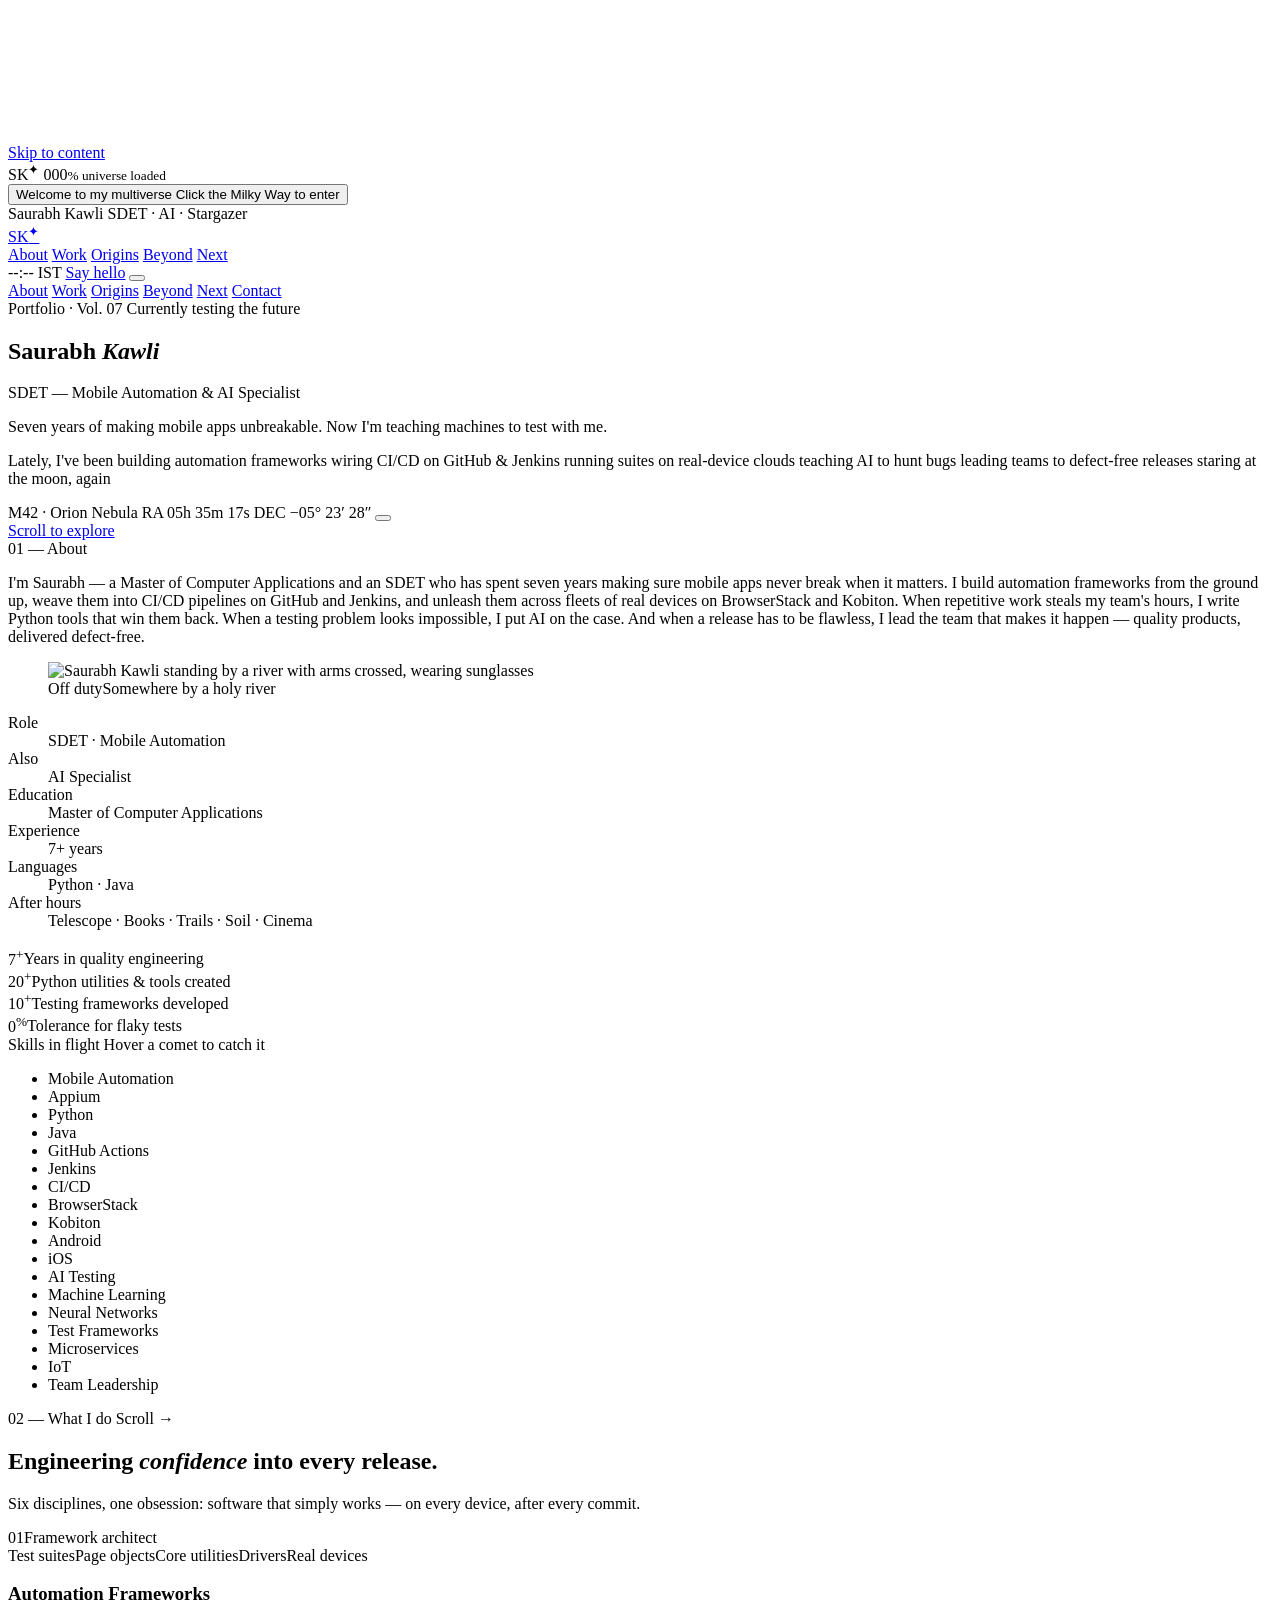
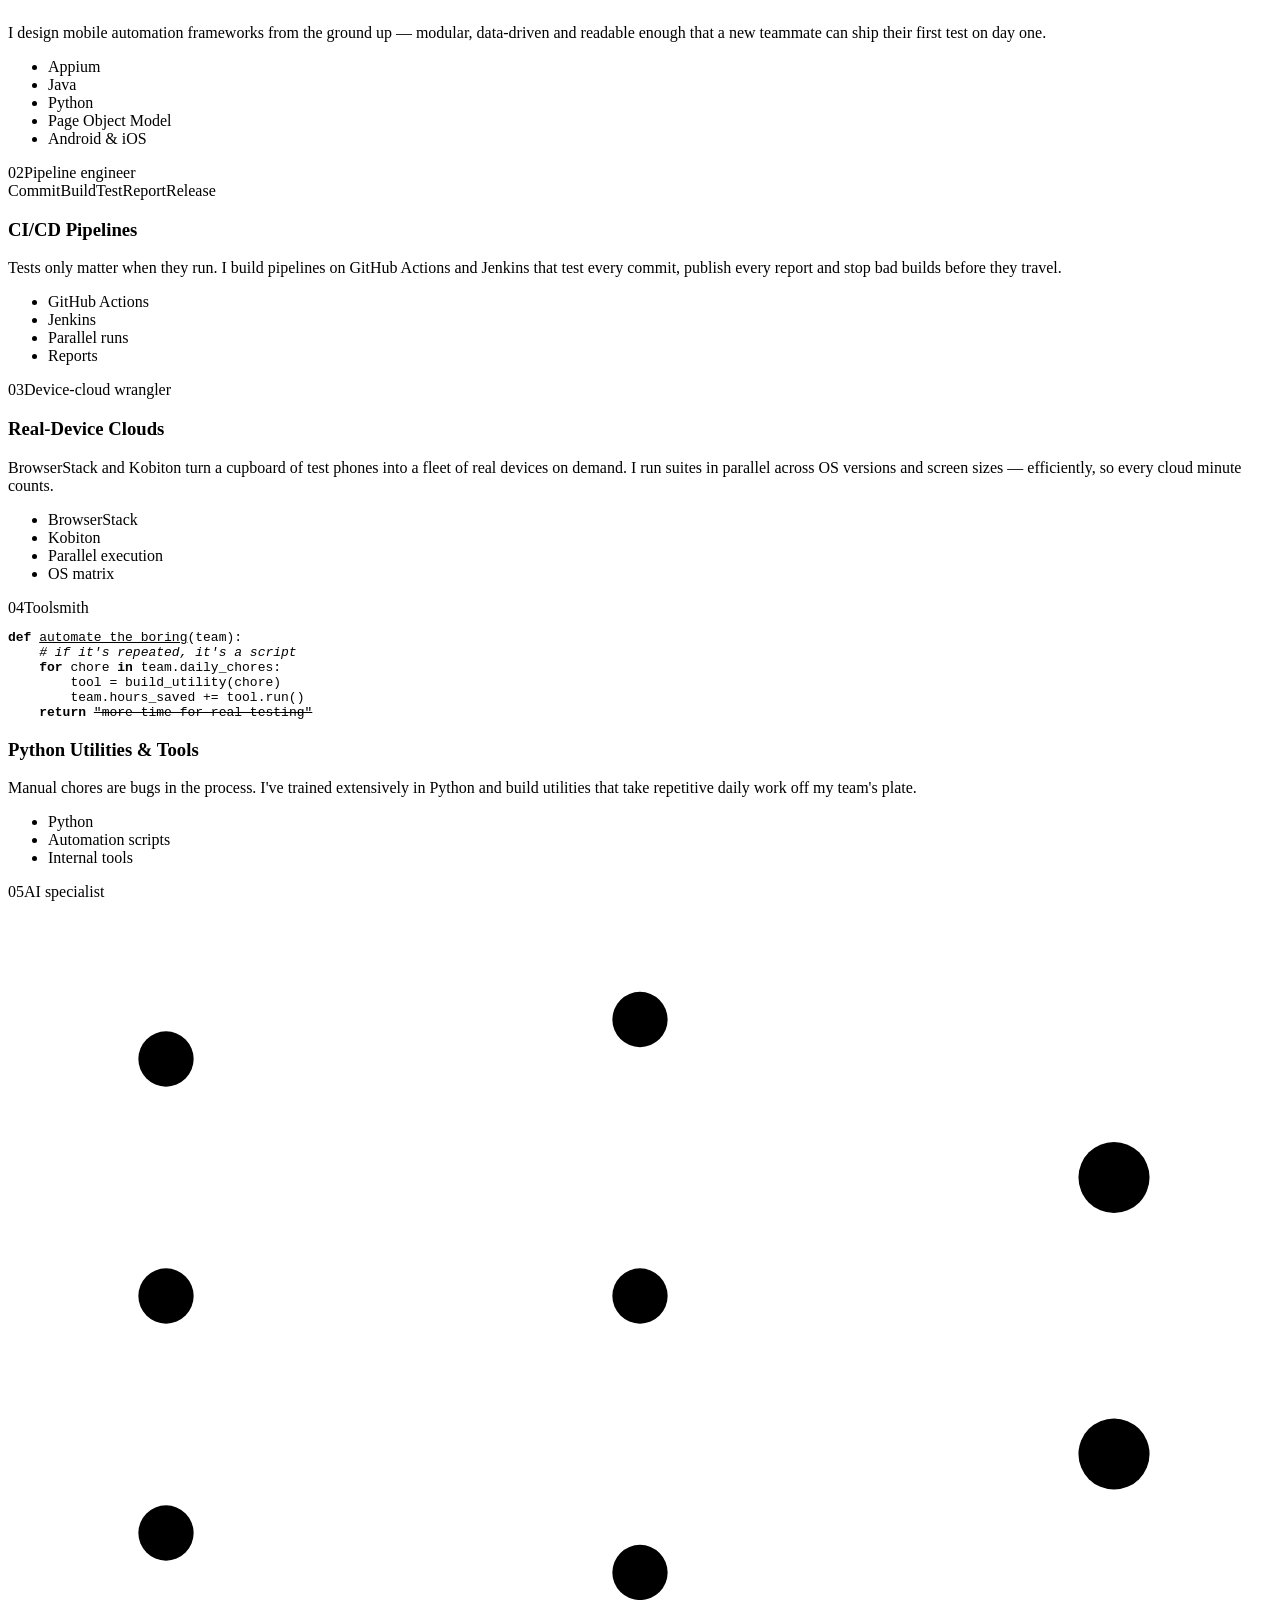
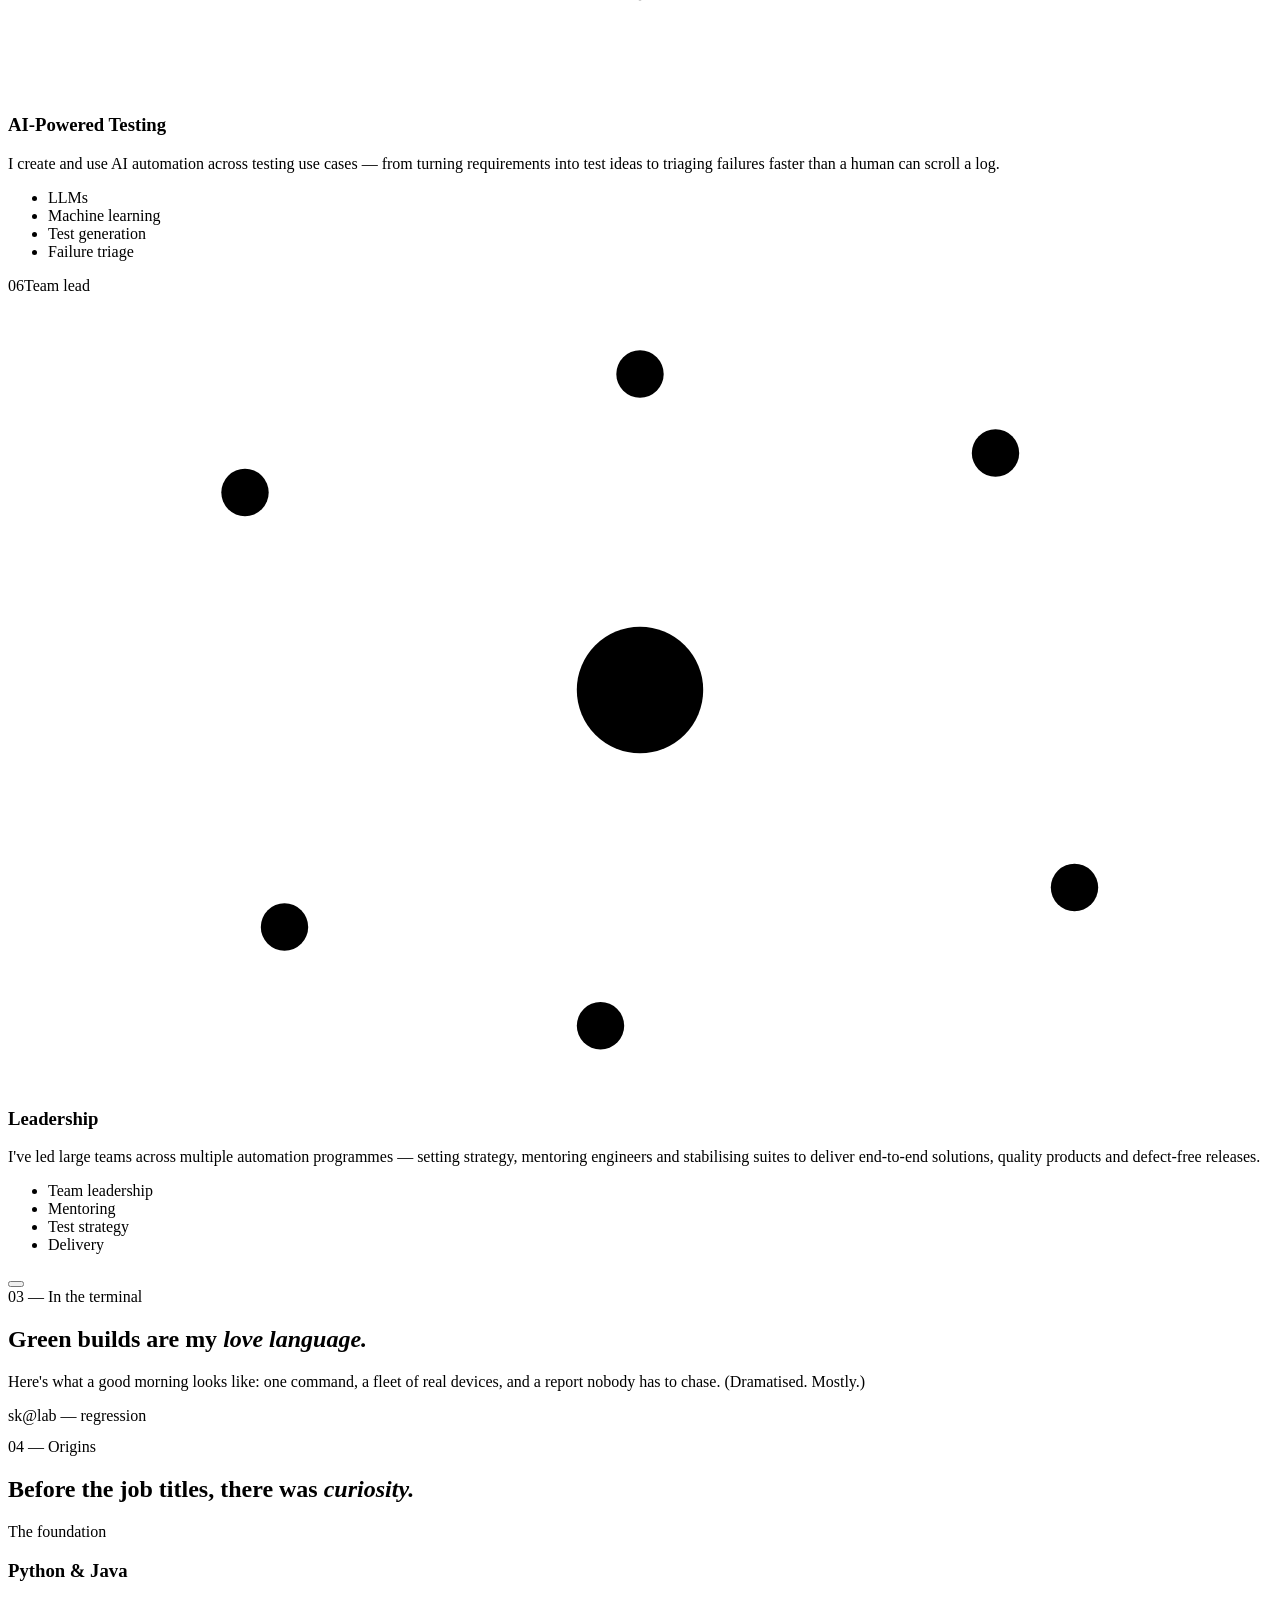
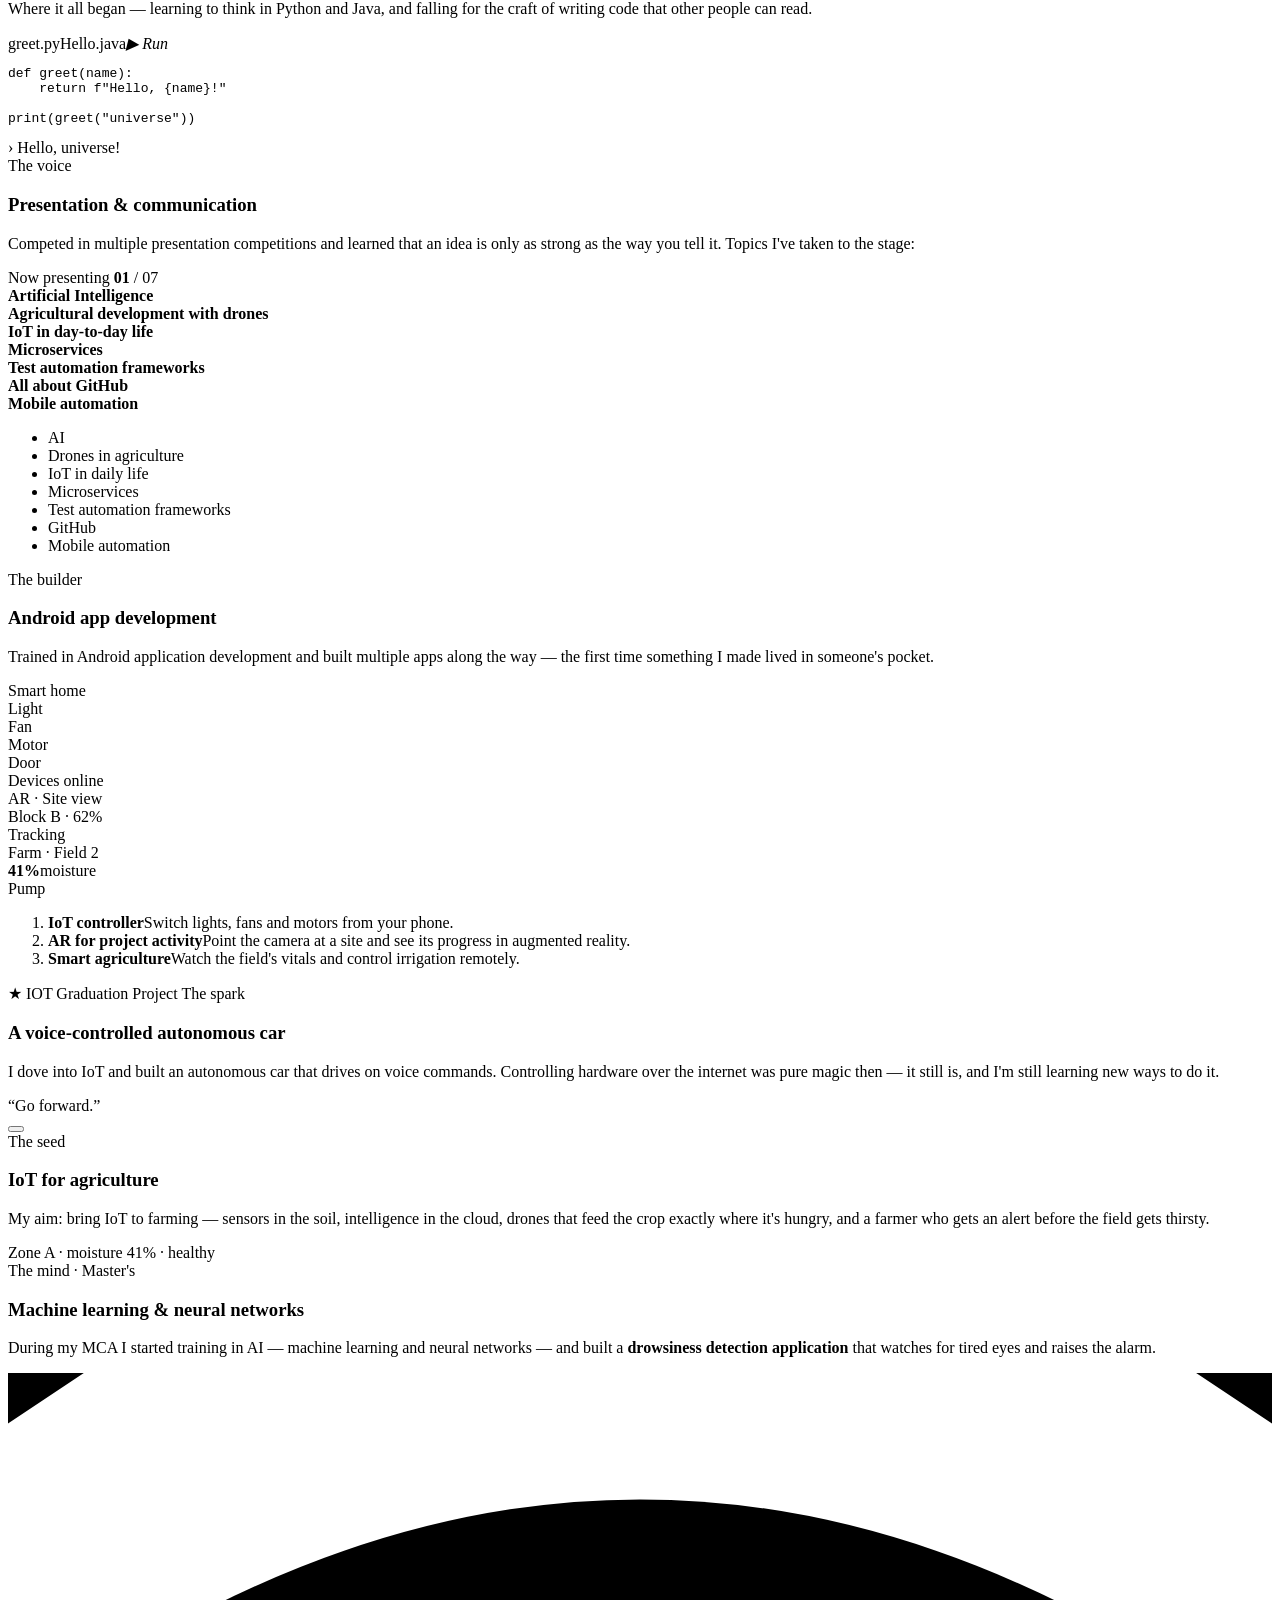
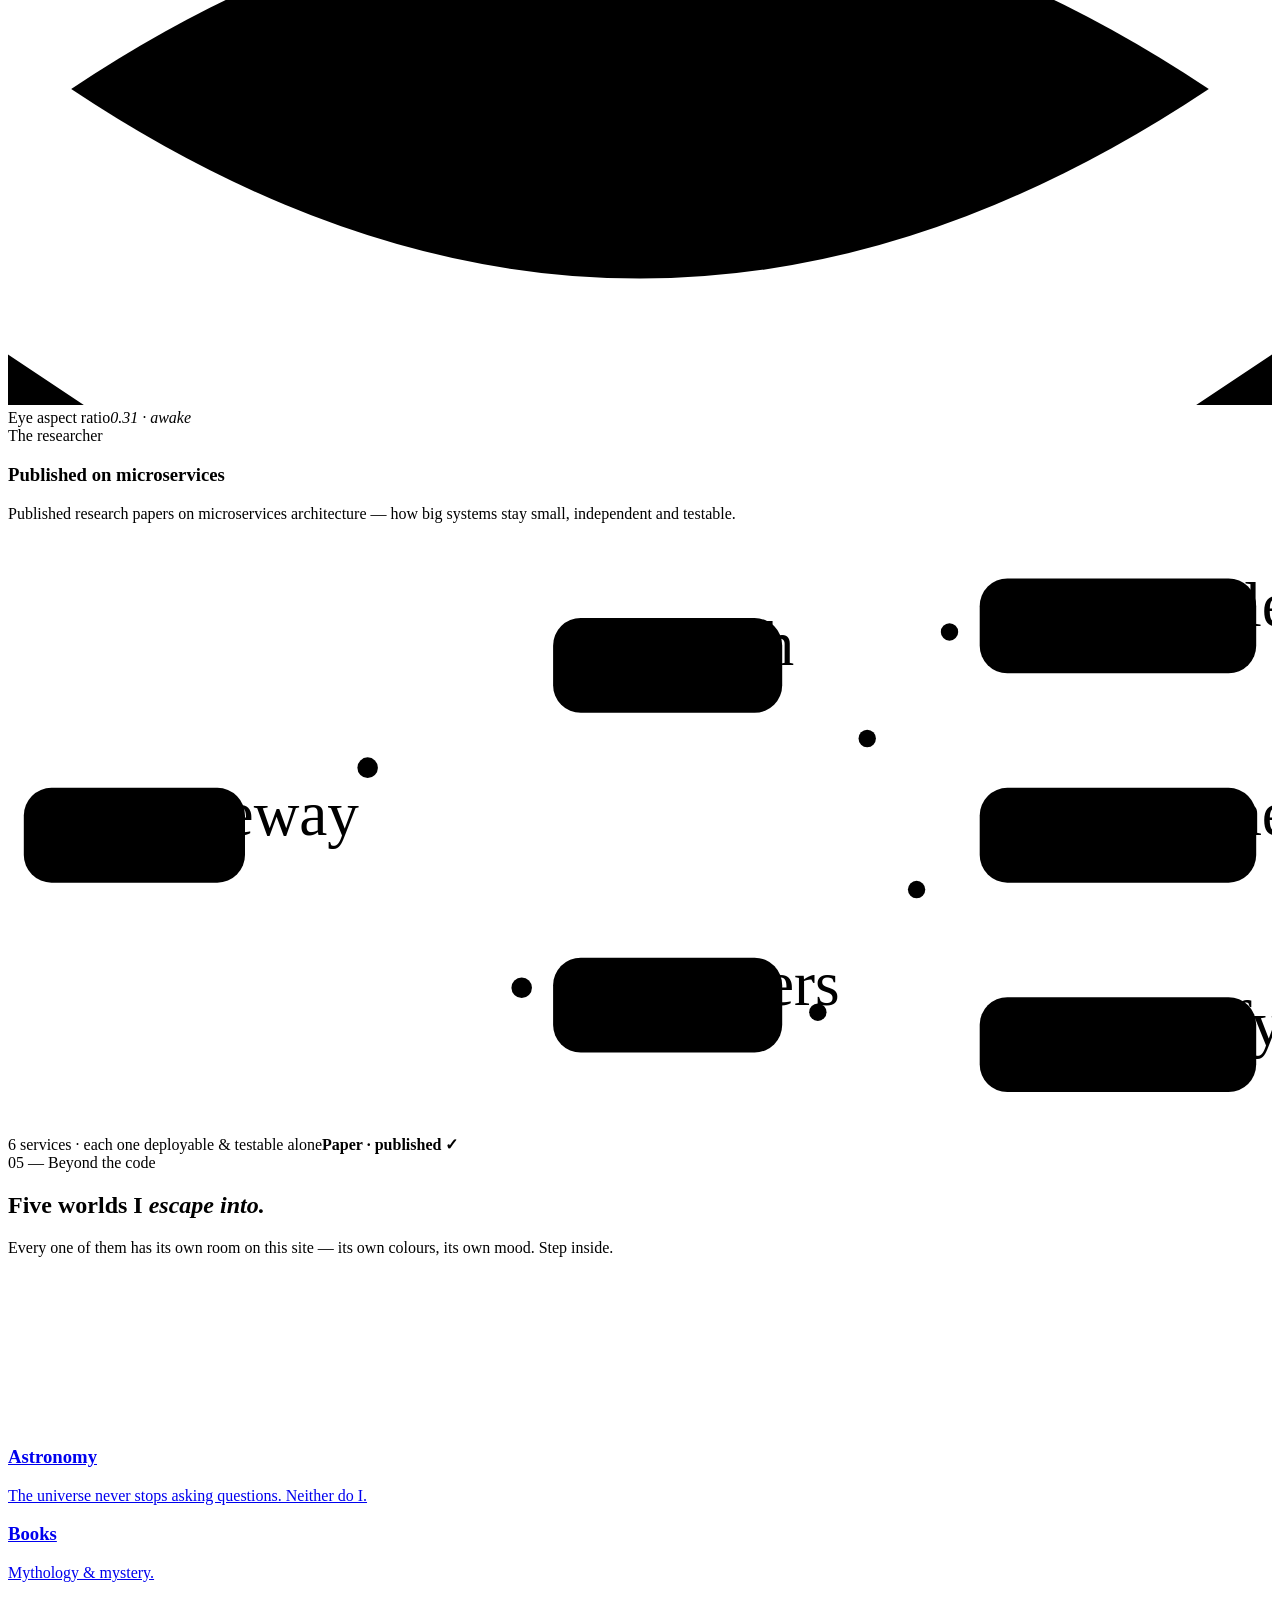
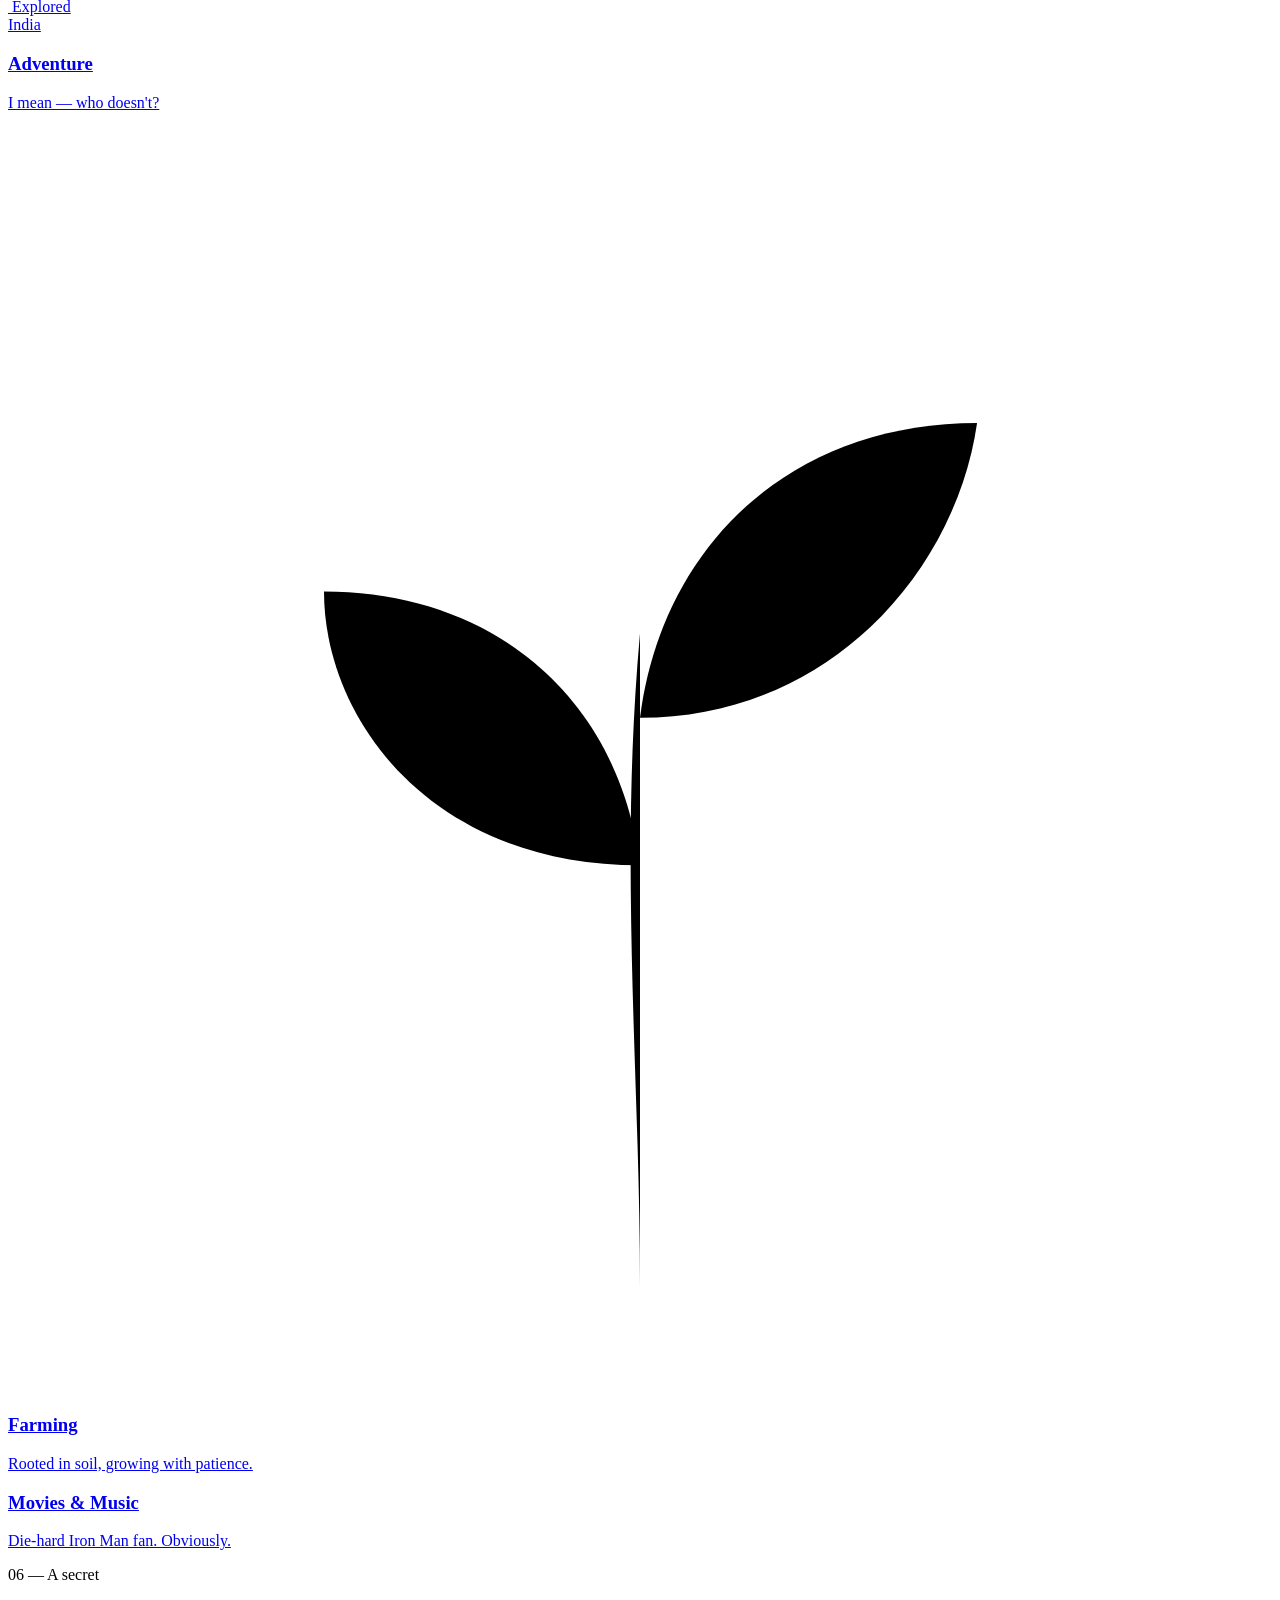
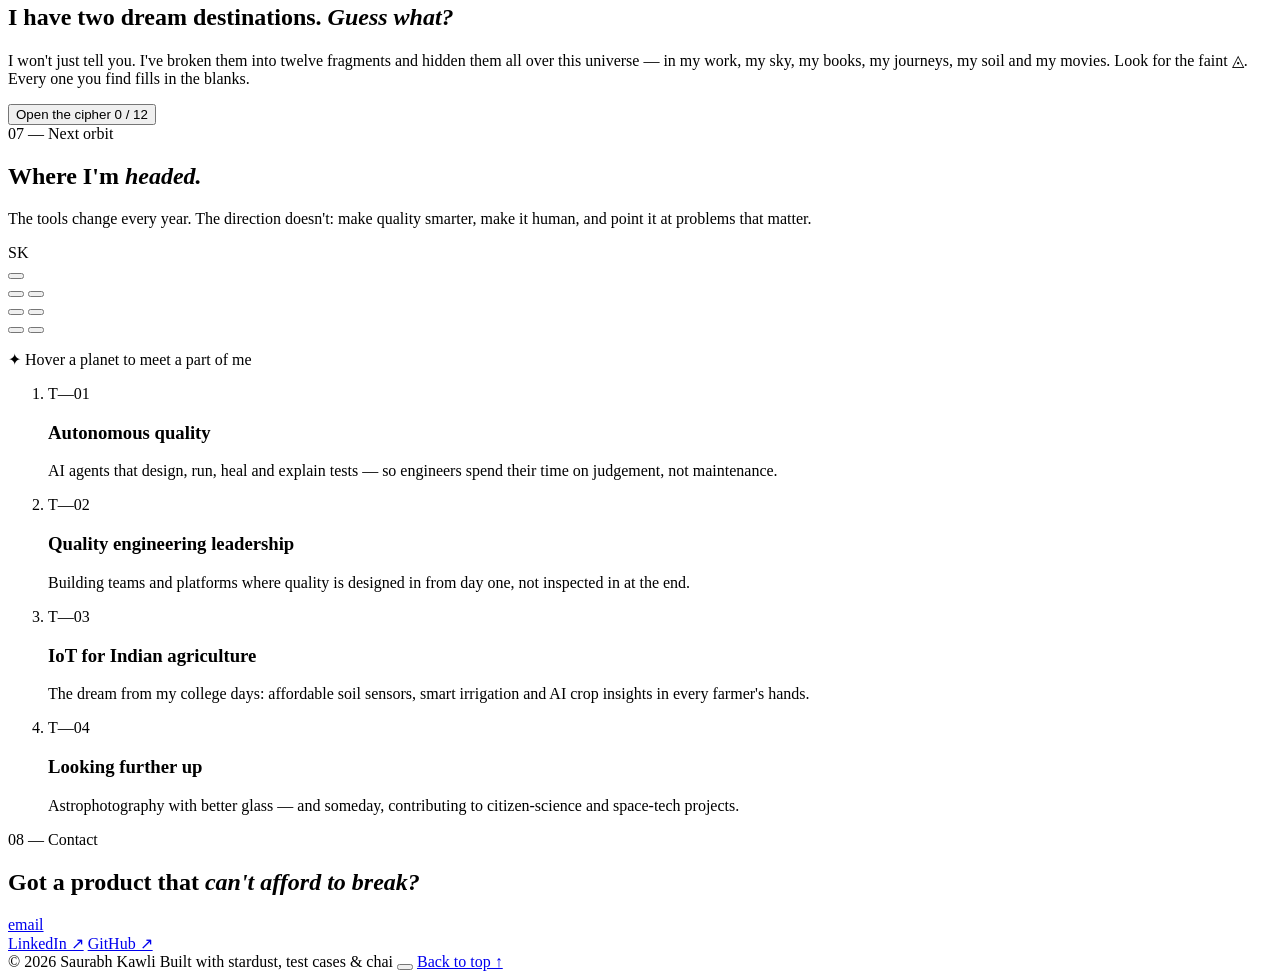
==== index.html @ a14ec68d "Add files via upload" ====
<!doctype html>
<html lang="en">
<head>
  <meta charset="utf-8" />
  <meta name="viewport" content="width=device-width, initial-scale=1" />
  <title>Saurabh Kawli — SDET · Mobile Automation &amp; AI Specialist</title>
  <meta name="description" content="Saurabh Kawli — SDET and Mobile Automation engineer with 7+ years building automation frameworks, CI/CD pipelines and AI-powered testing. Stargazer, reader, traveller, farmer at heart." />
  <meta name="theme-color" content="#05060a" />
  <meta property="og:type" content="website" />
  <meta property="og:title" content="Saurabh Kawli — SDET · Mobile Automation & AI" />
  <meta property="og:description" content="Seven years of making mobile apps unbreakable. Step into my universe." />
  <meta property="og:image" content="assets/img/og-cover.jpg" />
  <meta name="twitter:card" content="summary_large_image" />
  <link rel="icon" href="assets/img/favicon.svg" type="image/svg+xml" />
  <link rel="preconnect" href="https://fonts.googleapis.com" />
  <link rel="preconnect" href="https://fonts.gstatic.com" crossorigin />
  <link href="https://fonts.googleapis.com/css2?family=Instrument+Serif:ital@0;1&family=Inter+Tight:wght@300;400;500;600&family=JetBrains+Mono:wght@400;500&display=swap" rel="stylesheet" />
  <link href="https://fonts.googleapis.com/css2?family=Bebas+Neue&family=Cormorant+Garamond:ital,wght@1,500&family=Fraunces:ital,wght@1,500&family=IM+Fell+English&display=swap&text=ABCDEFGHIJKLMNOPQRSTUVWXYZabcdefghijklmnopqrstuvwxyz%26" rel="stylesheet" />
  <link rel="stylesheet" href="assets/css/core.css" />
  <link rel="stylesheet" href="assets/css/home.css" />
  <script>
    document.documentElement.classList.add("js");
    try { var p = JSON.parse(sessionStorage.getItem("sk-pt")); if (p) { var d = document.documentElement; d.classList.add("pt-enter"); d.style.setProperty("--pt-color", p.color || "#0b0d14"); d.style.setProperty("--pt-ink", p.ink || "#ece8e1"); } } catch (e) {}
  </script>
</head>
<body class="page-home">
  <a class="skip-link" href="#main">Skip to content</a>
  <canvas class="galaxy" id="galaxy" aria-hidden="true"></canvas>
  <div class="nebula" aria-hidden="true"></div>
  <div class="grain" aria-hidden="true"></div>

  <!-- ============ Intro gate ============ -->
  <div class="intro" id="intro">
    <div class="intro__top">
      <span class="intro__brand">SK<sup>✦</sup></span>
      <span class="intro__count" aria-hidden="true"><span data-intro-count>000</span><small>% universe loaded</small></span>
    </div>
    <button class="intro__enter" type="button" data-cursor="Enter" aria-label="Enter Saurabh Kawli's multiverse">
      <span class="intro__hint" aria-hidden="true">
        <span class="intro__hint-main">Welcome to my multiverse</span>
        <span class="intro__hint-sub"><i></i>Click the Milky Way to enter</span>
      </span>
    </button>
    <div class="intro__bottom">
      <span>Saurabh Kawli</span>
      <span>SDET · AI · Stargazer</span>
    </div>
    <div class="intro__flash" aria-hidden="true"></div>
  </div>

  <!-- ============ Navigation ============ -->
  <header class="nav" id="nav">
    <a class="nav__logo" href="#top" aria-label="Back to top">SK<sup>✦</sup></a>
    <nav class="nav__links" aria-label="Primary">
      <a href="#about">About</a>
      <a href="#work">Work</a>
      <a href="#origins">Origins</a>
      <a href="#beyond">Beyond</a>
      <a href="#next">Next</a>
    </nav>
    <div class="nav__right">
      <span class="nav__clock" aria-label="Local time in India"><i></i><span data-clock>--:--</span> IST</span>
      <a class="nav__cta" href="#contact" data-magnetic="0.25">Say hello</a>
      <button class="nav__burger" aria-label="Open menu" aria-expanded="false" aria-controls="menu"><span></span><span></span></button>
    </div>
  </header>
  <div class="menu" id="menu" aria-hidden="true">
    <nav aria-label="Mobile">
      <a href="#about">About</a>
      <a href="#work">Work</a>
      <a href="#origins">Origins</a>
      <a href="#beyond">Beyond</a>
      <a href="#next">Next</a>
      <a href="#contact">Contact</a>
    </nav>
  </div>

  <main id="main">
    <!-- ============ Hero ============ -->
    <section class="hero" id="top">
      <div class="hero__top wrap">
        <span class="eyebrow">Portfolio · Vol. 07</span>
        <span class="hero__status"><i></i>Currently testing the future</span>
      </div>

      <h1 class="hero__title" aria-label="Saurabh Kawli">
        <span class="hero__line"><span class="hero__word" data-hero-chars>Saurabh</span></span>
        <span class="hero__line hero__line--2"><em class="hero__word" data-hero-chars>Kawli</em></span>
      </h1>

      <div class="hero__bottom wrap">
        <div class="hero__intro" data-hero-fade>
          <p class="hero__role">SDET — Mobile Automation <span>&amp;</span> AI Specialist</p>
          <p class="hero__lede">Seven years of making mobile apps unbreakable. Now I'm teaching machines to test with me.</p>
        </div>
        <p class="hero__rotator" data-hero-fade>
          <span class="hero__rotator-label">Lately, I've been</span>
          <span class="rotator" aria-live="off">
            <span>building automation frameworks</span>
            <span>wiring CI/CD on GitHub &amp; Jenkins</span>
            <span>running suites on real-device clouds</span>
            <span>teaching AI to hunt bugs</span>
            <span>leading teams to defect-free releases</span>
            <span>staring at the moon, again</span>
          </span>
        </p>
        <div class="hero__coords" data-hero-fade>
          <span>M42 · Orion Nebula</span>
          <span>RA 05h 35m 17s</span>
          <span>DEC −05° 23′ 28″</span>
          <button class="sigil" data-fragment="home-hero"></button>
        </div>
        <a class="hero__scroll" href="#about" data-hero-fade aria-label="Scroll to About"><span>Scroll to explore</span><i></i></a>
      </div>
    </section>

    <!-- ============ About ============ -->
    <section class="about" id="about">
      <div class="wrap about__grid">
        <div class="about__label"><span class="eyebrow">01 — About</span></div>
        <p class="about__manifesto" data-scrub-words>
          I'm Saurabh — a Master of Computer Applications and an SDET who has spent seven years making sure mobile apps never break when it matters. I build automation frameworks from the ground up, weave them into CI/CD pipelines on GitHub and Jenkins, and unleash them across fleets of real devices on BrowserStack and Kobiton. When repetitive work steals my team's hours, I write Python tools that win them back. When a testing problem looks impossible, I put AI on the case. And when a release has to be flawless, I lead the team that makes it happen — quality products, delivered defect-free.
        </p>
        <figure class="about__portrait" data-reveal="clip">
          <img src="assets/img/portrait.webp" width="900" height="1125" alt="Saurabh Kawli standing by a river with arms crossed, wearing sunglasses" loading="lazy" />
          <figcaption><span>Off duty</span><span>Somewhere by a holy river</span></figcaption>
        </figure>
        <dl class="about__facts" data-reveal="stagger">
          <div><dt>Role</dt><dd>SDET · Mobile Automation</dd></div>
          <div><dt>Also</dt><dd>AI Specialist</dd></div>
          <div><dt>Education</dt><dd>Master of Computer Applications</dd></div>
          <div><dt>Experience</dt><dd>7+ years</dd></div>
          <div><dt>Languages</dt><dd>Python · Java</dd></div>
          <div><dt>After hours</dt><dd>Telescope · Books · Trails · Soil · Cinema</dd></div>
        </dl>
      </div>

      <div class="stats wrap" data-reveal="stagger">
        <div class="stat"><span class="stat__num"><span data-count="7">7</span><sup>+</sup></span><span class="stat__label">Years in quality engineering</span></div>
        <div class="stat"><span class="stat__num"><span data-count="20">20</span><sup>+</sup></span><span class="stat__label">Python utilities &amp; tools created</span></div>
        <div class="stat"><span class="stat__num"><span data-count="10">10</span><sup>+</sup></span><span class="stat__label">Testing frameworks developed</span></div>
        <div class="stat"><span class="stat__num"><span data-count="0" data-from="100">0</span><sup>%</sup></span><span class="stat__label">Tolerance for flaky tests</span></div>
      </div>
    </section>

    <!-- Skills marquee: replaced by the comet shower below. To restore it, uncomment this block and delete the .comets section.
    <div class="marquee" aria-hidden="true">
      <div class="marquee__track">
        <span>Appium</span><i>✦</i><span>Python</span><i>✦</i><span>Java</span><i>✦</i><span>GitHub Actions</span><i>✦</i><span>Jenkins</span><i>✦</i><span>BrowserStack</span><i>✦</i><span>Kobiton</span><i>✦</i><span>Android</span><i>✦</i><span>iOS</span><i>✦</i><span>AI Testing</span><i>✦</i><span>Machine Learning</span><i>✦</i><span>IoT</span><i>✦</i>
      </div>
    </div>
    -->

    <!-- ============ Skills: comet shower ============ -->
    <section class="comets" aria-label="Skills">
      <div class="comets__head wrap">
        <span class="eyebrow">Skills in flight</span>
        <span class="comets__hint" data-comet-hint>Hover a comet to catch it</span>
      </div>
      <ul class="comets__list">
        <li>Mobile Automation</li><li>Appium</li><li>Python</li><li>Java</li><li>GitHub Actions</li><li>Jenkins</li><li>CI/CD</li><li>BrowserStack</li><li>Kobiton</li><li>Android</li><li>iOS</li><li>AI Testing</li><li>Machine Learning</li><li>Neural Networks</li><li>Test Frameworks</li><li>Microservices</li><li>IoT</li><li>Team Leadership</li>
      </ul>
      <div class="comets__sky" aria-hidden="true"></div>
    </section>

    <!-- ============ Work (horizontal) ============ -->
    <section class="work" id="work">
      <div class="work__pin">
        <div class="work__head wrap">
          <span class="eyebrow">02 — What I do</span>
          <span class="work__progress" aria-hidden="true"><span></span></span>
          <span class="work__hint">Scroll →</span>
        </div>
        <div class="work__track">
          <article class="work__intro">
            <h2 class="work__title" data-reveal="words">Engineering <em>confidence</em> into every release.</h2>
            <p>Six disciplines, one obsession: software that simply works — on every device, after every commit.</p>
          </article>

          <article class="panel">
            <div class="panel__top"><span class="panel__n">01</span><span class="panel__role">Framework architect</span></div>
            <div class="panel__visual viz-layers" aria-hidden="true">
              <span style="--i:0">Test suites</span><span style="--i:1">Page objects</span><span style="--i:2">Core utilities</span><span style="--i:3">Drivers</span><span style="--i:4">Real devices</span>
            </div>
            <div class="panel__body">
              <h3>Automation Frameworks</h3>
              <p>I design mobile automation frameworks from the ground up — modular, data-driven and readable enough that a new teammate can ship their first test on day one.</p>
              <ul class="tags"><li>Appium</li><li>Java</li><li>Python</li><li>Page Object Model</li><li>Android &amp; iOS</li></ul>
            </div>
          </article>

          <article class="panel">
            <div class="panel__top"><span class="panel__n">02</span><span class="panel__role">Pipeline engineer</span></div>
            <div class="panel__visual viz-pipe" aria-hidden="true">
              <div class="viz-pipe__line"><i></i></div>
              <span>Commit</span><span>Build</span><span>Test</span><span>Report</span><span>Release</span>
            </div>
            <div class="panel__body">
              <h3>CI/CD Pipelines</h3>
              <p>Tests only matter when they run. I build pipelines on GitHub Actions and Jenkins that test every commit, publish every report and stop bad builds before they travel.</p>
              <ul class="tags"><li>GitHub Actions</li><li>Jenkins</li><li>Parallel runs</li><li>Reports</li></ul>
            </div>
          </article>

          <article class="panel">
            <div class="panel__top"><span class="panel__n">03</span><span class="panel__role">Device-cloud wrangler</span></div>
            <div class="panel__visual viz-devices" aria-hidden="true">
              <i></i><i></i><i></i><i></i><i></i><i></i><i></i><i></i><i></i><i></i><i></i><i></i>
            </div>
            <div class="panel__body">
              <h3>Real-Device Clouds</h3>
              <p>BrowserStack and Kobiton turn a cupboard of test phones into a fleet of real devices on demand. I run suites in parallel across OS versions and screen sizes — efficiently, so every cloud minute counts.</p>
              <ul class="tags"><li>BrowserStack</li><li>Kobiton</li><li>Parallel execution</li><li>OS matrix</li></ul>
            </div>
          </article>

          <article class="panel">
            <div class="panel__top"><span class="panel__n">04</span><span class="panel__role">Toolsmith</span></div>
            <div class="panel__visual viz-code" aria-hidden="true">
<pre><b>def</b> <u>automate_the_boring</u>(team):
    <i># if it's repeated, it's a script</i>
    <b>for</b> chore <b>in</b> team.daily_chores:
        tool = build_utility(chore)
        team.hours_saved += tool.run()
    <b>return</b> <s>"more time for real testing"</s></pre>
            </div>
            <div class="panel__body">
              <h3>Python Utilities &amp; Tools</h3>
              <p>Manual chores are bugs in the process. I've trained extensively in Python and build utilities that take repetitive daily work off my team's plate.</p>
              <ul class="tags"><li>Python</li><li>Automation scripts</li><li>Internal tools</li></ul>
            </div>
          </article>

          <article class="panel">
            <div class="panel__top"><span class="panel__n">05</span><span class="panel__role">AI specialist</span></div>
            <div class="panel__visual viz-ai" aria-hidden="true">
              <svg viewBox="0 0 320 200">
                <g class="viz-ai__links">
                  <path d="M40 40 L160 30 M40 40 L160 100 M40 40 L160 170 M40 100 L160 30 M40 100 L160 100 M40 100 L160 170 M40 160 L160 30 M40 160 L160 100 M40 160 L160 170 M160 30 L280 70 M160 100 L280 70 M160 170 L280 70 M160 30 L280 140 M160 100 L280 140 M160 170 L280 140" />
                </g>
                <g class="viz-ai__nodes">
                  <circle cx="40" cy="40" r="7" /><circle cx="40" cy="100" r="7" /><circle cx="40" cy="160" r="7" />
                  <circle cx="160" cy="30" r="7" /><circle cx="160" cy="100" r="7" /><circle cx="160" cy="170" r="7" />
                  <circle cx="280" cy="70" r="9" /><circle cx="280" cy="140" r="9" />
                </g>
              </svg>
            </div>
            <div class="panel__body">
              <h3>AI-Powered Testing</h3>
              <p>I create and use AI automation across testing use cases — from turning requirements into test ideas to triaging failures faster than a human can scroll a log.</p>
              <ul class="tags"><li>LLMs</li><li>Machine learning</li><li>Test generation</li><li>Failure triage</li></ul>
            </div>
          </article>

          <article class="panel">
            <div class="panel__top"><span class="panel__n">06</span><span class="panel__role">Team lead</span></div>
            <div class="panel__visual viz-team" aria-hidden="true">
              <svg viewBox="0 0 320 200">
                <path class="viz-team__links" d="M160 100 L60 50 M160 100 L70 160 M160 100 L250 40 M160 100 L270 150 M160 100 L160 20 M160 100 L150 185 M60 50 L160 20 M250 40 L160 20 M270 150 L150 185 M70 160 L150 185" />
                <circle cx="60" cy="50" r="6" /><circle cx="70" cy="160" r="6" /><circle cx="250" cy="40" r="6" /><circle cx="270" cy="150" r="6" /><circle cx="160" cy="20" r="6" /><circle cx="150" cy="185" r="6" />
                <circle class="viz-team__lead" cx="160" cy="100" r="16" />
                <text x="160" y="105" text-anchor="middle">SK</text>
              </svg>
            </div>
            <div class="panel__body">
              <h3>Leadership</h3>
              <p>I've led large teams across multiple automation programmes — setting strategy, mentoring engineers and stabilising suites to deliver end-to-end solutions, quality products and defect-free releases.</p>
              <ul class="tags"><li>Team leadership</li><li>Mentoring</li><li>Test strategy</li><li>Delivery</li></ul>
            </div>
            <button class="sigil panel__sigil" data-fragment="home-work"></button>
          </article>
        </div>
      </div>
    </section>

    <!-- ============ Terminal ============ -->
    <section class="run" id="run">
      <div class="wrap run__grid">
        <div class="run__copy">
          <span class="eyebrow">03 — In the terminal</span>
          <h2 data-reveal="words">Green builds are my <em>love language.</em></h2>
          <p data-reveal>Here's what a good morning looks like: one command, a fleet of real devices, and a report nobody has to chase. <span class="run__note">(Dramatised. Mostly.)</span></p>
        </div>
        <div class="term" data-reveal="scale">
          <div class="term__bar"><i></i><i></i><i></i><span>sk@lab — regression</span></div>
          <pre class="term__body" data-term aria-label="A simulated test run in a terminal"></pre>
        </div>
      </div>
    </section>

    <!-- ============ Origins ============ -->
    <section class="origins" id="origins">
      <div class="wrap">
        <header class="section-head">
          <span class="eyebrow">04 — Origins</span>
          <h2 data-reveal="words">Before the job titles, there was <em>curiosity.</em></h2>
        </header>

        <div class="timeline">
          <div class="timeline__line" aria-hidden="true"><span></span></div>

          <article class="tl" data-reveal>
            <span class="tl__tag">The foundation</span>
            <h3>Python &amp; Java</h3>
            <p>Where it all began — learning to think in Python and Java, and falling for the craft of writing code that other people can read.</p>
            <div class="duo" data-duo aria-hidden="true">
              <div class="duo__bar"><span class="duo__tab is-on">greet.py</span><span class="duo__tab">Hello.java</span><i class="duo__run">▶ Run</i></div>
              <pre class="duo__code"><code data-duo-code><span class="k">def </span><span class="f">greet</span>(name):
    <span class="k">return </span><span class="s">f"Hello, {name}!"</span>

<span class="f">print</span>(greet(<span class="s">"universe"</span>))</code></pre>
              <div class="duo__out" data-duo-out>› Hello, universe!</div>
            </div>
          </article>

          <article class="tl" data-reveal>
            <span class="tl__tag">The voice</span>
            <h3>Presentation &amp; communication</h3>
            <p>Competed in multiple presentation competitions and learned that an idea is only as strong as the way you tell it. Topics I've taken to the stage:</p>
            <div class="deck" data-deck aria-hidden="true">
              <span class="deck__eyebrow">Now presenting</span>
              <span class="deck__no"><b data-deck-no>01</b> / 07</span>
              <div class="deck__slides">
                <div class="deck__slide is-on"><b>Artificial Intelligence</b><u></u><u></u></div>
                <div class="deck__slide"><b>Agricultural development with drones</b><u></u><u></u></div>
                <div class="deck__slide"><b>IoT in day-to-day life</b><u></u><u></u></div>
                <div class="deck__slide"><b>Microservices</b><u></u><u></u></div>
                <div class="deck__slide"><b>Test automation frameworks</b><u></u><u></u></div>
                <div class="deck__slide"><b>All about GitHub</b><u></u><u></u></div>
                <div class="deck__slide"><b>Mobile automation</b><u></u><u></u></div>
              </div>
              <i class="deck__laser"></i>
              <span class="deck__bar"><b></b></span>
            </div>
            <ul class="tags deck__topics">
              <li class="is-on" data-slide="0">AI</li><li data-slide="1">Drones in agriculture</li><li data-slide="2">IoT in daily life</li><li data-slide="3">Microservices</li><li data-slide="4">Test automation frameworks</li><li data-slide="5">GitHub</li><li data-slide="6">Mobile automation</li>
            </ul>
          </article>

          <article class="tl" data-reveal>
            <span class="tl__tag">The builder</span>
            <h3>Android app development</h3>
            <p>Trained in Android application development and built multiple apps along the way — the first time something I made lived in someone's pocket.</p>
            <div class="droid" data-droid>
              <div class="droid__phone" aria-hidden="true">
                <div class="droid__screen">
                  <div class="app app--iot is-on">
                    <span class="app__title">Smart home</span>
                    <div class="app__row"><span>Light</span><i class="tgl" style="--d:0s"></i></div>
                    <div class="app__row"><span>Fan</span><i class="tgl" style="--d:-0.9s"></i></div>
                    <div class="app__row"><span>Motor</span><i class="tgl" style="--d:-0.4s"></i></div>
                    <div class="app__row"><span>Door</span><i class="tgl" style="--d:-1.3s"></i></div>
                    <span class="app__foot"><i></i>Devices online</span>
                  </div>
                  <div class="app app--ar">
                    <span class="app__title">AR · Site view</span>
                    <div class="ar__view">
                      <div class="ar__cube"><i></i><i></i><i></i><i></i><i></i><i></i></div>
                      <span class="ar__tag">Block B · 62%</span>
                    </div>
                    <span class="app__foot"><i></i>Tracking</span>
                  </div>
                  <div class="app app--agri">
                    <span class="app__title">Farm · Field 2</span>
                    <div class="agri__gauge"><b>41%</b><span>moisture</span></div>
                    <div class="app__row"><span>Pump</span><i class="tgl" style="--d:-0.6s"></i></div>
                    <div class="agri__bars"><i style="--h:60%"></i><i style="--h:35%"></i><i style="--h:80%"></i><i style="--h:50%"></i><i style="--h:70%"></i><i style="--h:44%"></i></div>
                  </div>
                </div>
              </div>
              <ol class="droid__apps">
                <li class="is-on"><b>IoT controller</b><span>Switch lights, fans and motors from your phone.</span></li>
                <li><b>AR for project activity</b><span>Point the camera at a site and see its progress in augmented reality.</span></li>
                <li><b>Smart agriculture</b><span>Watch the field's vitals and control irrigation remotely.</span></li>
              </ol>
            </div>
          </article>

          <article class="tl tl--feature" data-reveal>
            <span class="tl__badge">★ IOT Graduation Project</span>
            <span class="tl__tag">The spark</span>
            <h3>A voice-controlled autonomous car</h3>
            <p>I dove into IoT and built an autonomous car that drives on voice commands. Controlling hardware over the internet was pure magic then — it still is, and I'm still learning new ways to do it.</p>
            <div class="car" aria-hidden="true">
              <div class="car__wave"><i></i><i></i><i></i><i></i><i></i><i></i><i></i></div>
              <div class="car__speech">“Go forward.”</div>
              <div class="car__body"><span class="car__wheel"></span><span class="car__wheel"></span><span class="car__sensor"></span></div>
              <div class="car__road"></div>
            </div>
            <button class="sigil tl__sigil" data-fragment="home-origins"></button>
          </article>

          <article class="tl" data-reveal>
            <span class="tl__tag">The seed</span>
            <h3>IoT for agriculture</h3>
            <p>My aim: bring IoT to farming — sensors in the soil, intelligence in the cloud, drones that feed the crop exactly where it's hungry, and a farmer who gets an alert before the field gets thirsty.</p>
            <div class="field" data-field aria-hidden="true">
              <div class="field__hud"><i></i><span data-field-hud>Zone A · moisture 41% · healthy</span></div>
              <div class="drone">
                <div class="drone__in">
                  <i class="drone__rotor"></i><i class="drone__rotor"></i>
                  <span class="drone__body"></span>
                  <span class="drone__spray"><i></i><i></i><i></i><i></i><i></i><i></i></span>
                </div>
              </div>
              <span class="field__sensor" style="--x:16%"></span><span class="field__sensor" style="--x:52%"></span><span class="field__sensor" style="--x:84%"></span>
              <div class="field__crops"><i></i><i></i><i></i><i></i><i></i><i></i><i></i><i></i><i></i><i></i><i></i><i></i><i></i><i></i><i></i><i></i></div>
            </div>
          </article>

          <article class="tl tl--feature tl--ai" data-reveal>
            <span class="tl__tag">The mind · Master's</span>
            <h3>Machine learning &amp; neural networks</h3>
            <p>During my MCA I started training in AI — machine learning and neural networks — and built a <strong>drowsiness detection application</strong> that watches for tired eyes and raises the alarm.</p>
            <div class="eye" aria-hidden="true">
              <svg viewBox="0 0 200 100">
                <path class="eye__lid" d="M10 50 Q100 -10 190 50 Q100 110 10 50Z" />
                <circle class="eye__iris" cx="100" cy="50" r="22" />
                <circle class="eye__pupil" cx="100" cy="50" r="9" />
                <path class="eye__box" d="M0 8 V0 H12 M188 0 H200 V8 M200 92 V100 H188 M12 100 H0 V92" />
              </svg>
              <div class="eye__meter"><span>Eye aspect ratio</span><b><i></i></b><em data-ear>0.31 · awake</em></div>
            </div>
          </article>

          <article class="tl" data-reveal>
            <span class="tl__tag">The researcher</span>
            <h3>Published on microservices</h3>
            <p>Published research papers on microservices architecture — how big systems stay small, independent and testable.</p>
            <div class="mesh" data-mesh aria-hidden="true">
              <svg viewBox="0 0 320 150">
                <defs>
                  <path id="ms-l1" d="M60 75 L138 32" /><path id="ms-l2" d="M60 75 L138 118" />
                  <path id="ms-l3" d="M196 32 L246 22" /><path id="ms-l4" d="M196 32 L246 75" />
                  <path id="ms-l5" d="M196 118 L246 75" /><path id="ms-l6" d="M196 118 L246 128" />
                </defs>
                <g class="mesh__links"><use href="#ms-l1" /><use href="#ms-l2" /><use href="#ms-l3" /><use href="#ms-l4" /><use href="#ms-l5" /><use href="#ms-l6" /></g>
                <g class="mesh__node mesh__node--gw"><rect x="4" y="63" width="56" height="24" rx="7" /><text x="32" y="75">Gateway</text></g>
                <g class="mesh__node"><rect x="138" y="20" width="58" height="24" rx="7" /><text x="167" y="32">Auth</text></g>
                <g class="mesh__node"><rect x="138" y="106" width="58" height="24" rx="7" /><text x="167" y="118">Orders</text></g>
                <g class="mesh__node"><rect x="246" y="10" width="70" height="24" rx="7" /><text x="281" y="22">Profile</text></g>
                <g class="mesh__node mesh__node--fail"><rect x="246" y="63" width="70" height="24" rx="7" /><text x="281" y="75">Payments</text></g>
                <g class="mesh__node"><rect x="246" y="116" width="70" height="24" rx="7" /><text x="281" y="128">Notify</text></g>
                <g class="mesh__pkts">
                  <circle r="2.6"><animateMotion dur="1.8s" repeatCount="indefinite"><mpath href="#ms-l1" /></animateMotion></circle>
                  <circle r="2.6"><animateMotion dur="1.8s" begin="0.9s" repeatCount="indefinite"><mpath href="#ms-l2" /></animateMotion></circle>
                  <circle r="2.2" class="b"><animateMotion dur="1.2s" begin="0.3s" repeatCount="indefinite"><mpath href="#ms-l3" /></animateMotion></circle>
                  <circle r="2.2" class="b"><animateMotion dur="1.2s" begin="0.8s" repeatCount="indefinite"><mpath href="#ms-l4" /></animateMotion></circle>
                  <circle r="2.2" class="b"><animateMotion dur="1.2s" begin="0.5s" repeatCount="indefinite"><mpath href="#ms-l5" /></animateMotion></circle>
                  <circle r="2.2" class="b"><animateMotion dur="1.2s" begin="1.1s" repeatCount="indefinite"><mpath href="#ms-l6" /></animateMotion></circle>
                </g>
              </svg>
              <div class="mesh__foot"><span>6 services · each one deployable &amp; testable alone</span><b>Paper · published ✓</b></div>
            </div>
          </article>
        </div>
      </div>
    </section>

    <!-- ============ Beyond ============ -->
    <section class="beyond" id="beyond">
      <div class="wrap">
        <header class="section-head section-head--split">
          <div>
            <span class="eyebrow">05 — Beyond the code</span>
            <h2 data-reveal="words">Five worlds I <em>escape into.</em></h2>
          </div>
          <p data-reveal>Every one of them has its own room on this site — its own colours, its own mood. Step inside.</p>
        </header>

        <div class="bento">
          <a class="tile tile--astro" href="astronomy.html" data-cursor="Look up" data-pt-color="#02030a" data-pt-ink="#e9e4d8" data-pt-label="Astronomy">
            <canvas class="tile__stars" aria-hidden="true"></canvas>
            <div class="tile__moon" aria-hidden="true"></div>
            <div class="tile__content">
<!--              <span class="tile__n">i.</span>-->
              <h3>Astronomy</h3>
              <p>The universe never stops asking questions. Neither do I.</p>
            </div>
          </a>

          <a class="tile tile--books" href="books.html" data-cursor="Open" data-pt-color="#1a120b" data-pt-ink="#efe3c8" data-pt-label="Books">
            <div class="tile__book" aria-hidden="true"><span></span><span></span><span></span></div>
            <div class="tile__content">
<!--              <span class="tile__n">ii.</span>-->
              <h3>Books</h3>
              <p>Mythology &amp; mystery.</p>
            </div>
          </a>

          <a class="tile tile--adv" href="adventure.html" data-cursor="Wander" data-pt-color="#e9dcc3" data-pt-ink="#2a2118" data-pt-label="Adventure">
            <img src="assets/img/adventure/kumbhalgarh-steps.webp" alt="" loading="lazy" />
            <span class="tile__stamp" aria-hidden="true">Explored<br />India</span>
            <div class="tile__content">
<!--              <span class="tile__n">iii.</span>-->
              <h3>Adventure</h3>
              <p>I mean — who doesn't?</p>
            </div>
          </a>

          <a class="tile tile--farm" href="farming.html" data-cursor="Grow" data-pt-color="#1f3d2b" data-pt-ink="#f6f0e1" data-pt-label="Farming">
            <svg class="tile__sprout" viewBox="0 0 120 120" aria-hidden="true">
              <path class="tile__stem" d="M60 110 C60 90 58 70 60 48" />
              <path class="tile__leaf tile__leaf--l" d="M60 70 C40 70 30 56 30 44 C46 44 58 54 60 70Z" />
              <path class="tile__leaf tile__leaf--r" d="M60 56 C78 56 90 42 92 28 C74 28 62 40 60 56Z" />
            </svg>
            <div class="tile__content">
<!--              <span class="tile__n">iv.</span>-->
              <h3>Farming</h3>
              <p>Rooted in soil, growing with patience.</p>
            </div>
          </a>

          <a class="tile tile--movies" href="movies.html" data-cursor="Play" data-pt-color="#07070a" data-pt-ink="#e8b04a" data-pt-label="Movies &amp; Music">
            <div class="tile__reactor" aria-hidden="true"><i></i><i></i><i></i></div>
            <div class="tile__content">
<!--              <span class="tile__n">v.</span>-->
              <h3>Movies &amp; Music</h3>
              <p>Die-hard Iron Man fan. Obviously.</p>
            </div>
          </a>
        </div>
      </div>
    </section>

    <!-- ============ The secret ============ -->
    <section class="secret" id="secret">
      <div class="wrap secret__inner">
        <span class="eyebrow">06 — A secret</span>
        <h2 data-reveal="words">I have two dream destinations. <em>Guess what?</em></h2>
        <p data-reveal>I won't just tell you. I've broken them into twelve fragments and hidden them all over this universe — in my work, my sky, my books, my journeys, my soil and my movies. Look for the faint <span class="secret__glyph">◬</span>. Every one you find fills in the blanks.</p>
        <div class="secret__blanks" data-cipher-teaser data-reveal></div>
        <div class="secret__actions" data-reveal>
          <button class="btn" data-cipher-open type="button">Open the cipher <span class="secret__count" data-cipher-count>0 / 12</span></button>
        </div>
      </div>
    </section>

    <!-- ============ Next orbit ============ -->
    <section class="next" id="next">
      <div class="wrap next__grid">
        <header class="next__head">
          <span class="eyebrow">07 — Next orbit</span>
          <h2 data-reveal="words">Where I'm <em>headed.</em></h2>
          <p data-reveal>The tools change every year. The direction doesn't: make quality smarter, make it human, and point it at problems that matter.</p>
          <div class="orbit" data-orbit>
            <div class="orbit__sun" aria-hidden="true">SK</div>
            <div class="orbit__ring" style="--r:34%;--d:22s">
              <span class="orbit__arm" style="--a:0deg"><button class="orbit__planet" type="button" style="--c:#8b9bff;--s:12px" data-q="Curious" data-d="Every bug is a question, and I can't leave a question unanswered." aria-label="Curious"></button></span>
            </div>
            <div class="orbit__ring" style="--r:52%;--d:34s">
              <span class="orbit__arm" style="--a:40deg"><button class="orbit__planet" type="button" style="--c:#6dffb0;--s:11px" data-q="Meticulous" data-d="Flaky tests don't survive long around me. Details are the job." aria-label="Meticulous"></button></span>
              <span class="orbit__arm" style="--a:220deg"><button class="orbit__planet" type="button" style="--c:#ffd2a1;--s:9px" data-q="Storyteller" data-d="Seven topics on stage taught me: an idea is only as strong as the way you tell it." aria-label="Storyteller"></button></span>
            </div>
            <div class="orbit__ring" style="--r:70%;--d:48s">
              <span class="orbit__arm" style="--a:120deg"><button class="orbit__planet" type="button" style="--c:#ff9d4f;--s:13px" data-q="Leader" data-d="I bring big teams to one goal: quality products, delivered defect-free." aria-label="Leader"></button></span>
              <span class="orbit__arm" style="--a:300deg"><button class="orbit__planet" type="button" style="--c:#c5f28a;--s:10px" data-q="Patient" data-d="Farming taught me that you can't hotfix a harvest." aria-label="Patient"></button></span>
            </div>
            <div class="orbit__ring" style="--r:88%;--d:66s">
              <span class="orbit__arm" style="--a:200deg"><button class="orbit__planet" type="button" style="--c:#ffffff;--s:9px" data-q="Builder" data-d="From a voice-controlled car to frameworks and Python tools — I make things that work." aria-label="Builder"></button></span>
              <span class="orbit__arm" style="--a:20deg"><button class="orbit__planet" type="button" style="--c:#ff8fd0;--s:11px" data-q="Explorer" data-d="Telescopes, trails and temples — always looking a little further." aria-label="Explorer"></button></span>
            </div>
            <div class="orbit__tip" role="status" aria-live="polite"><b></b><span></span></div>
          </div>
          <p class="orbit__hint" data-orbit-hint>✦ Hover a planet to meet a part of me</p>
        </header>
        <ol class="trajectories">
          <li data-reveal>
            <span class="trajectories__n">T—01</span>
            <h3>Autonomous quality</h3>
            <p>AI agents that design, run, heal and explain tests — so engineers spend their time on judgement, not maintenance.</p>
          </li>
          <li data-reveal>
            <span class="trajectories__n">T—02</span>
            <h3>Quality engineering leadership</h3>
            <p>Building teams and platforms where quality is designed in from day one, not inspected in at the end.</p>
          </li>
          <li data-reveal>
            <span class="trajectories__n">T—03</span>
            <h3>IoT for Indian agriculture</h3>
            <p>The dream from my college days: affordable soil sensors, smart irrigation and AI crop insights in every farmer's hands.</p>
          </li>
          <li data-reveal>
            <span class="trajectories__n">T—04</span>
            <h3>Looking further up</h3>
            <p>Astrophotography with better glass — and someday, contributing to citizen-science and space-tech projects.</p>
          </li>
        </ol>
      </div>
    </section>

    <!-- ============ Contact ============ -->
    <section class="contact" id="contact">
      <div class="wrap">
        <span class="eyebrow">08 — Contact</span>
        <h2 class="contact__title">
          <span class="contact__line" data-reveal="words">Got a product that</span>
          <span class="contact__line" data-reveal="words" data-delay="0.1"><em>can't afford to break?</em></span>
        </h2>
        <div class="contact__row">
          <a class="contact__mail" data-site="email" data-site-text href="#" data-cursor="Write">email</a>
          <div class="contact__links">
            <a data-site="linkedin" href="#" data-magnetic="0.3">LinkedIn ↗</a>
            <a data-site="github" href="#" data-magnetic="0.3">GitHub ↗</a>
          </div>
        </div>
      </div>
      <footer class="footer wrap">
        <span>© <span data-year>2026</span> Saurabh Kawli</span>
        <span class="footer__made">Built with stardust, test cases &amp; chai <button class="sigil footer__sigil" data-fragment="home-footer"></button></span>
        <a href="#top">Back to top ↑</a>
      </footer>
    </section>
  </main>

  <script src="assets/vendor/gsap.min.js"></script>
  <script src="assets/vendor/ScrollTrigger.min.js"></script>
  <script src="assets/vendor/lenis.min.js"></script>
  <script src="assets/js/site-config.js"></script>
  <script src="assets/js/core.js"></script>
  <script src="assets/js/cipher.js"></script>
  <script src="assets/js/galaxy.js"></script>
  <script src="assets/js/home.js"></script>
</body>
</html>
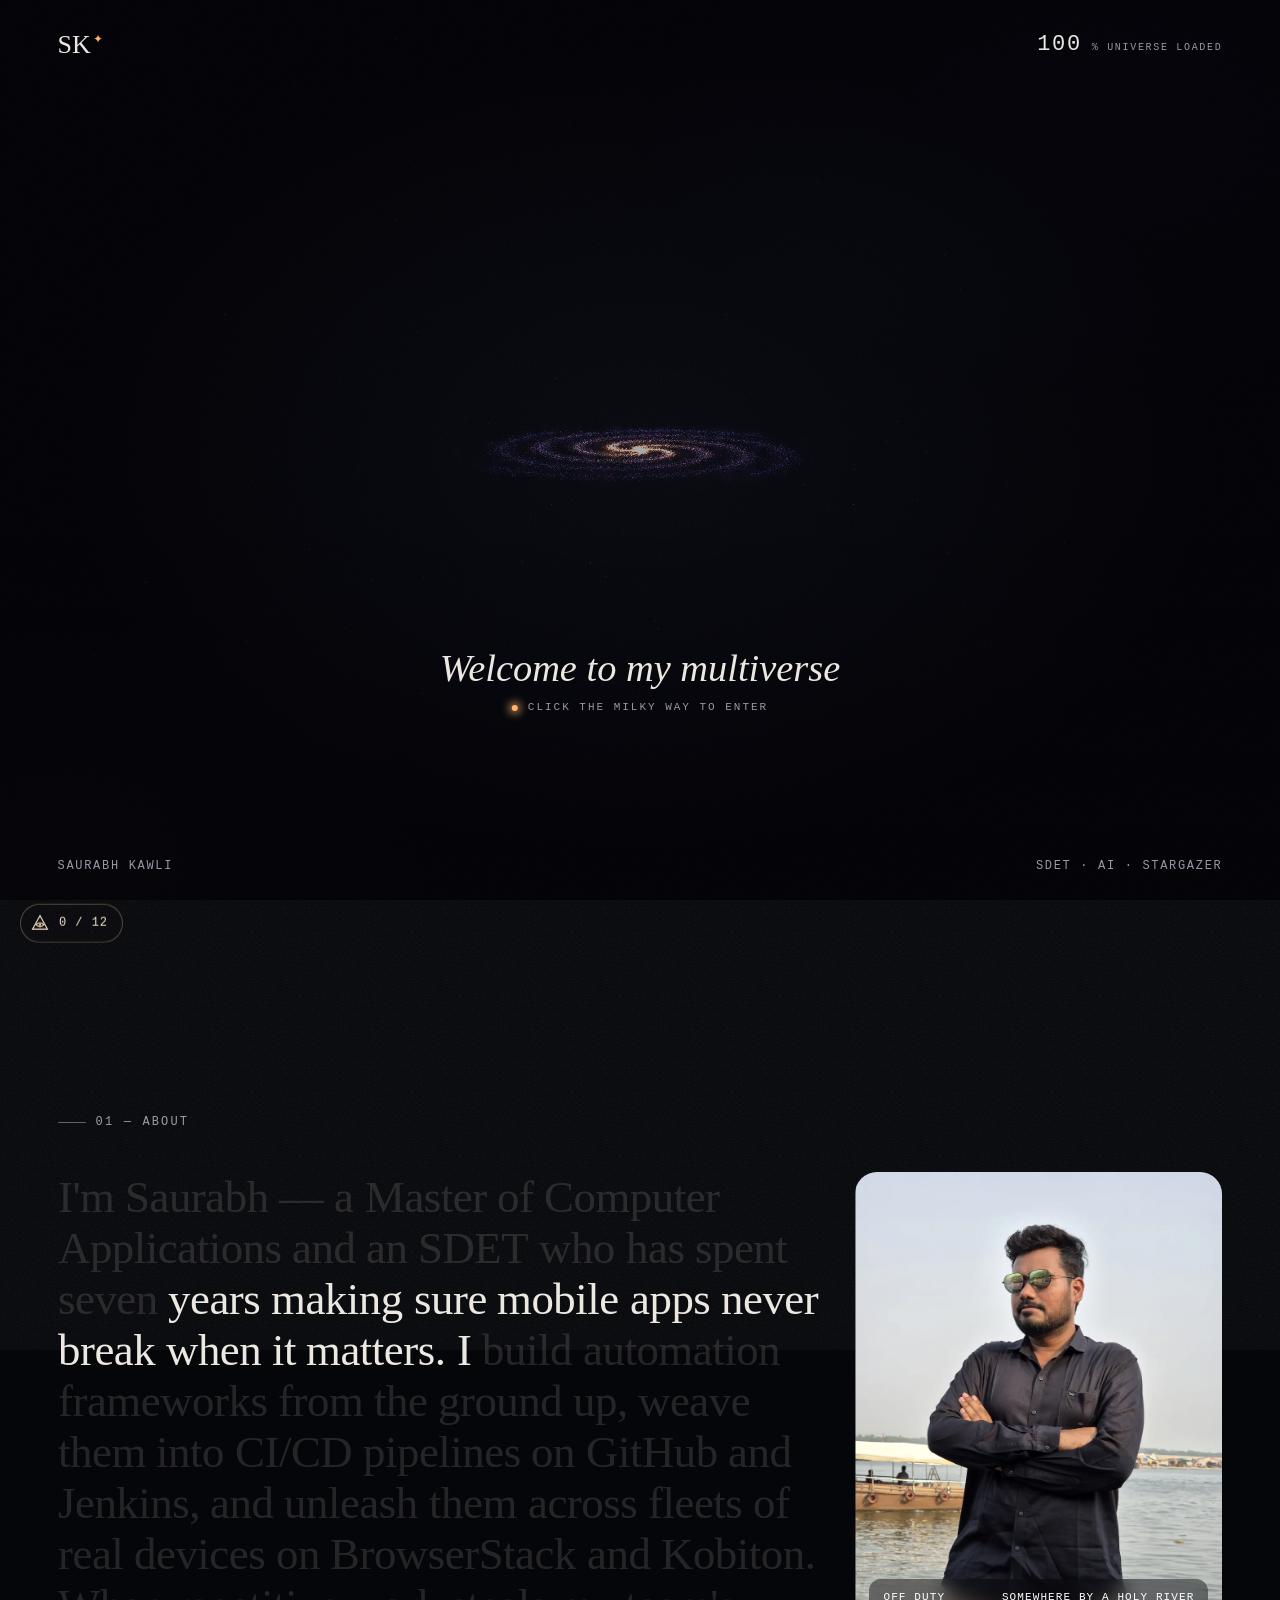
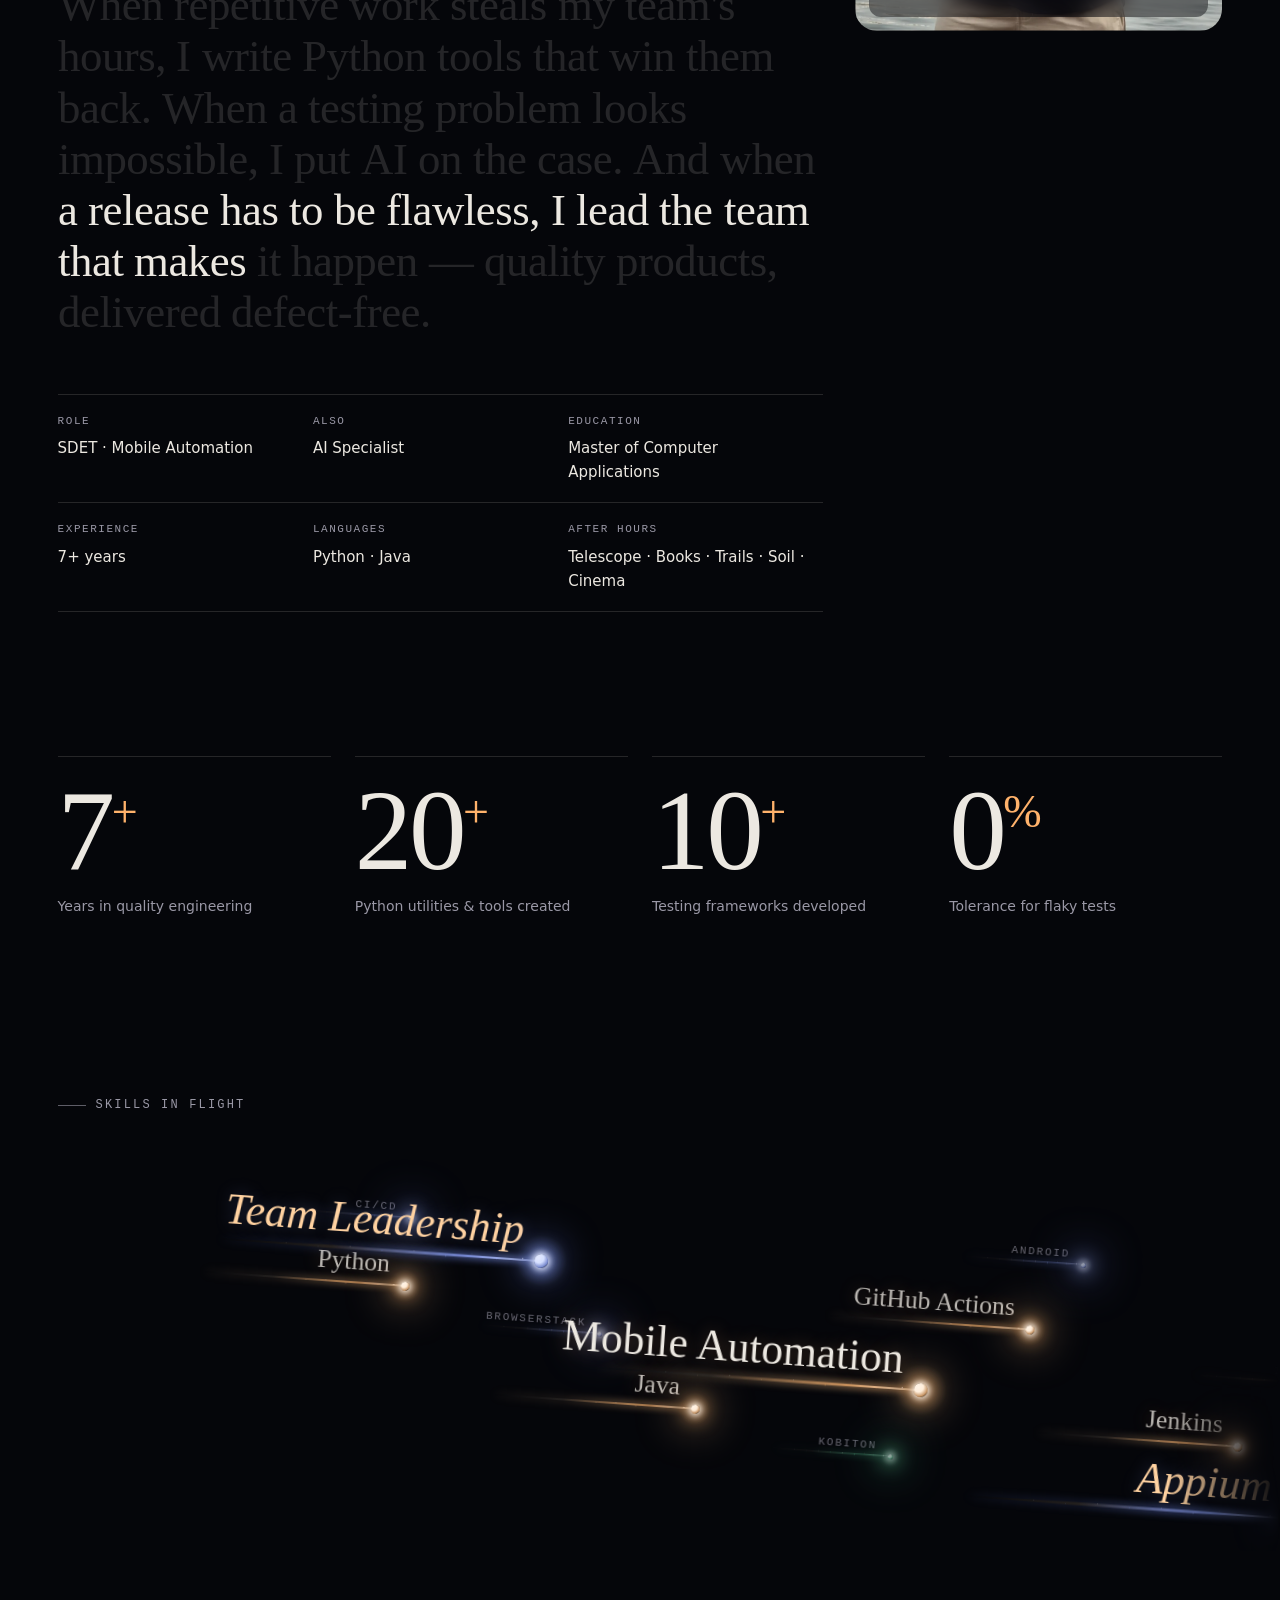
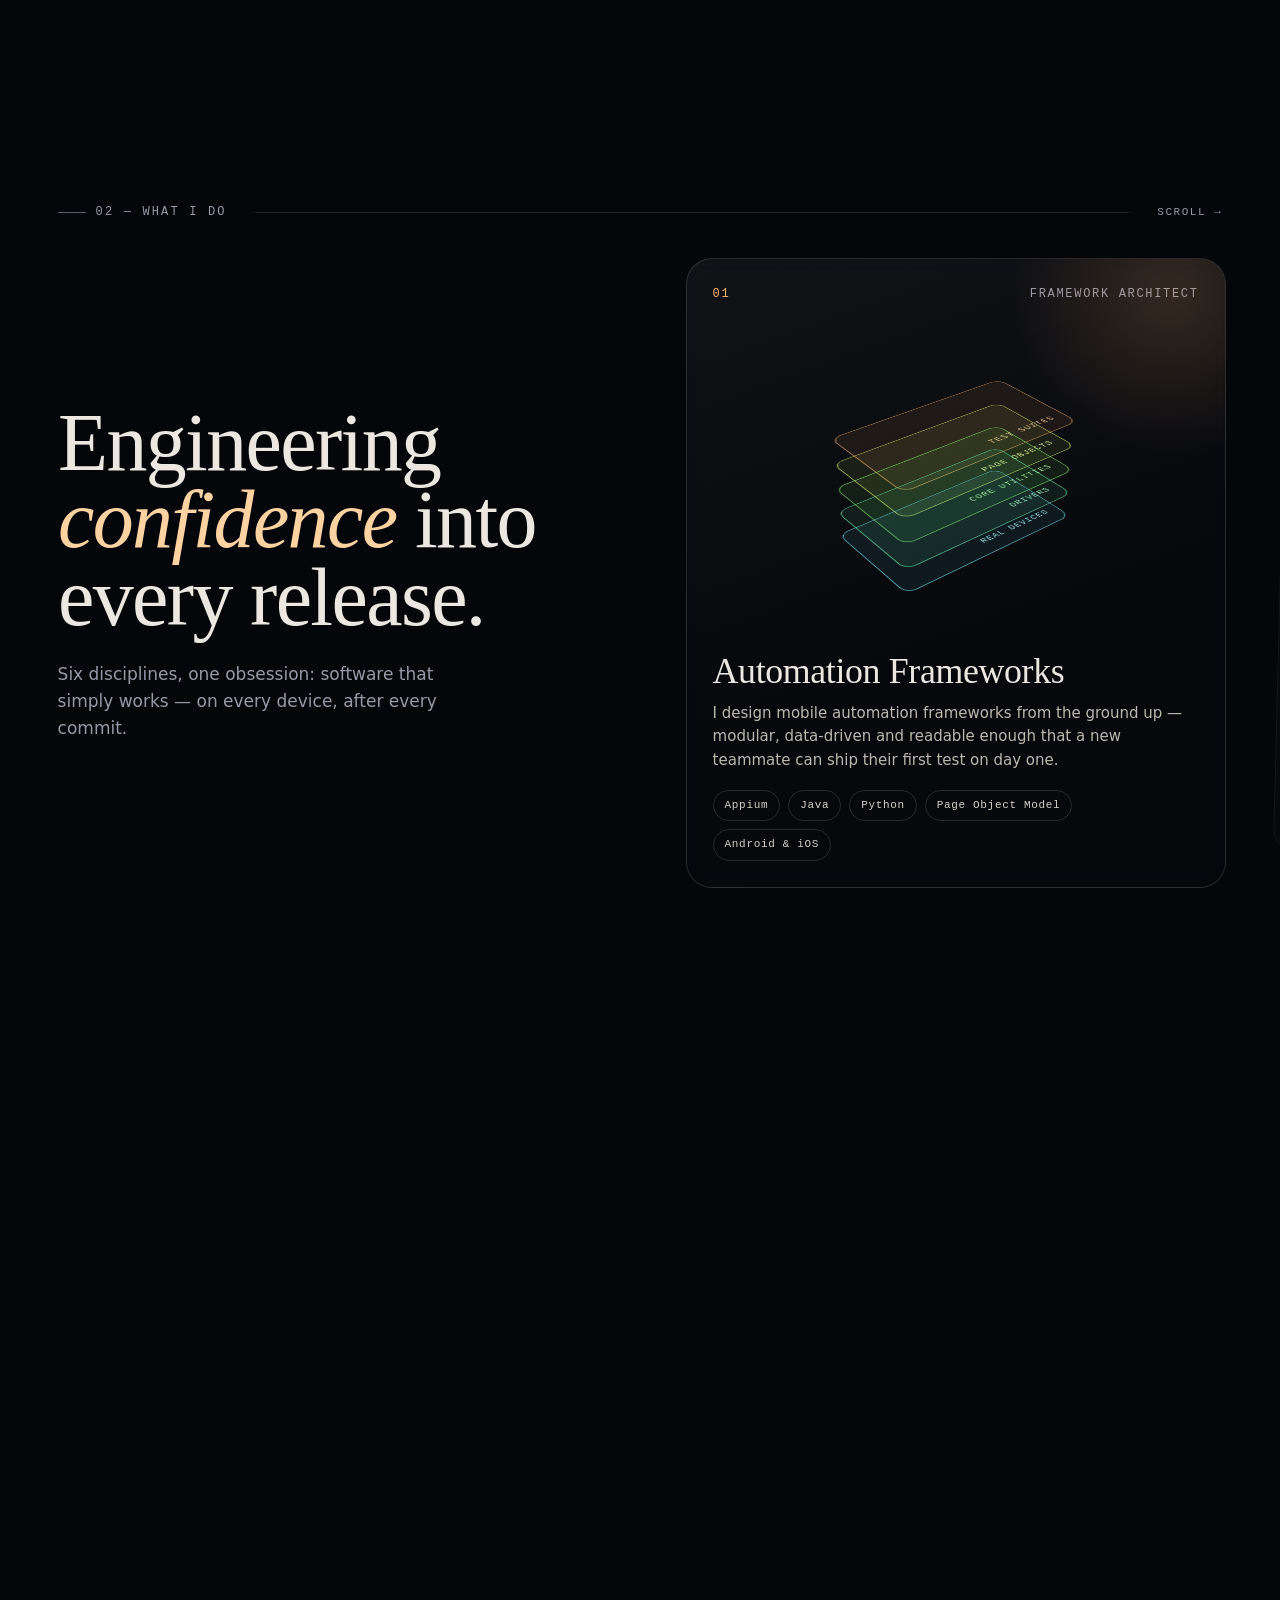
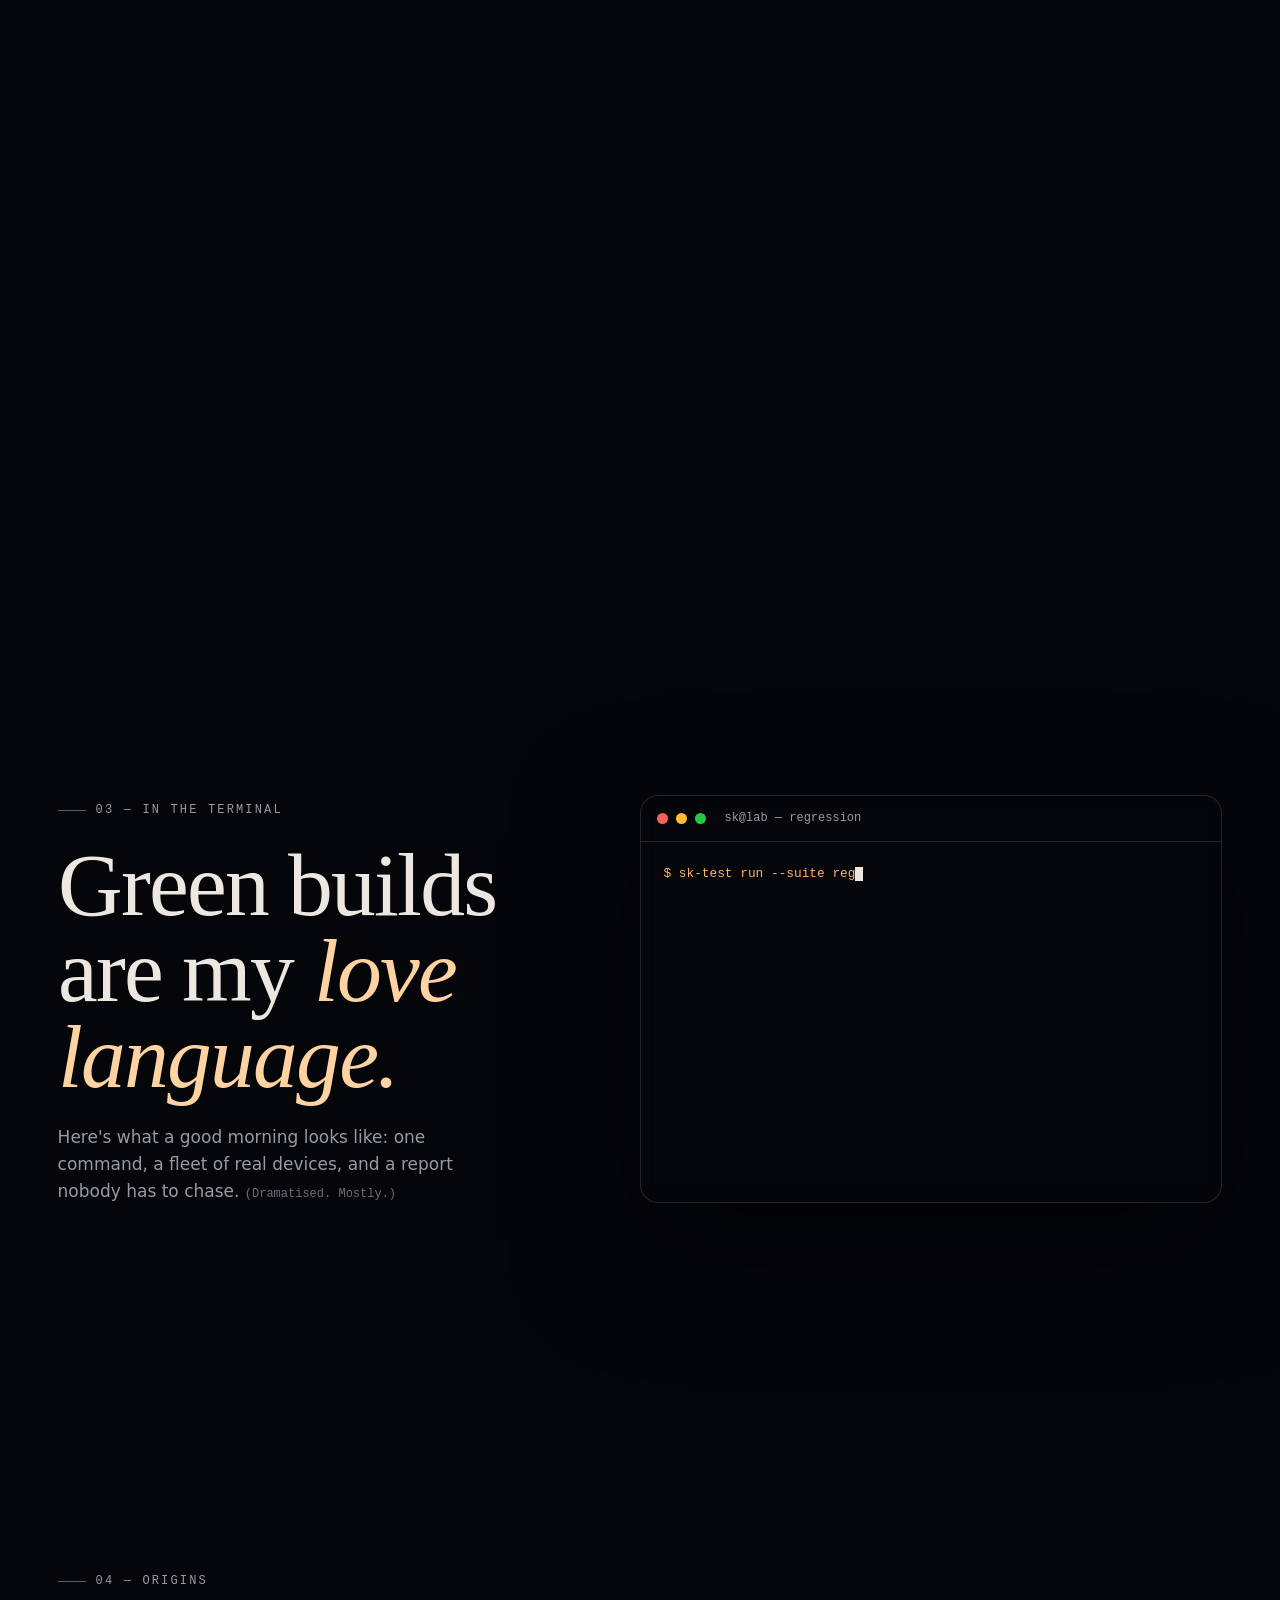
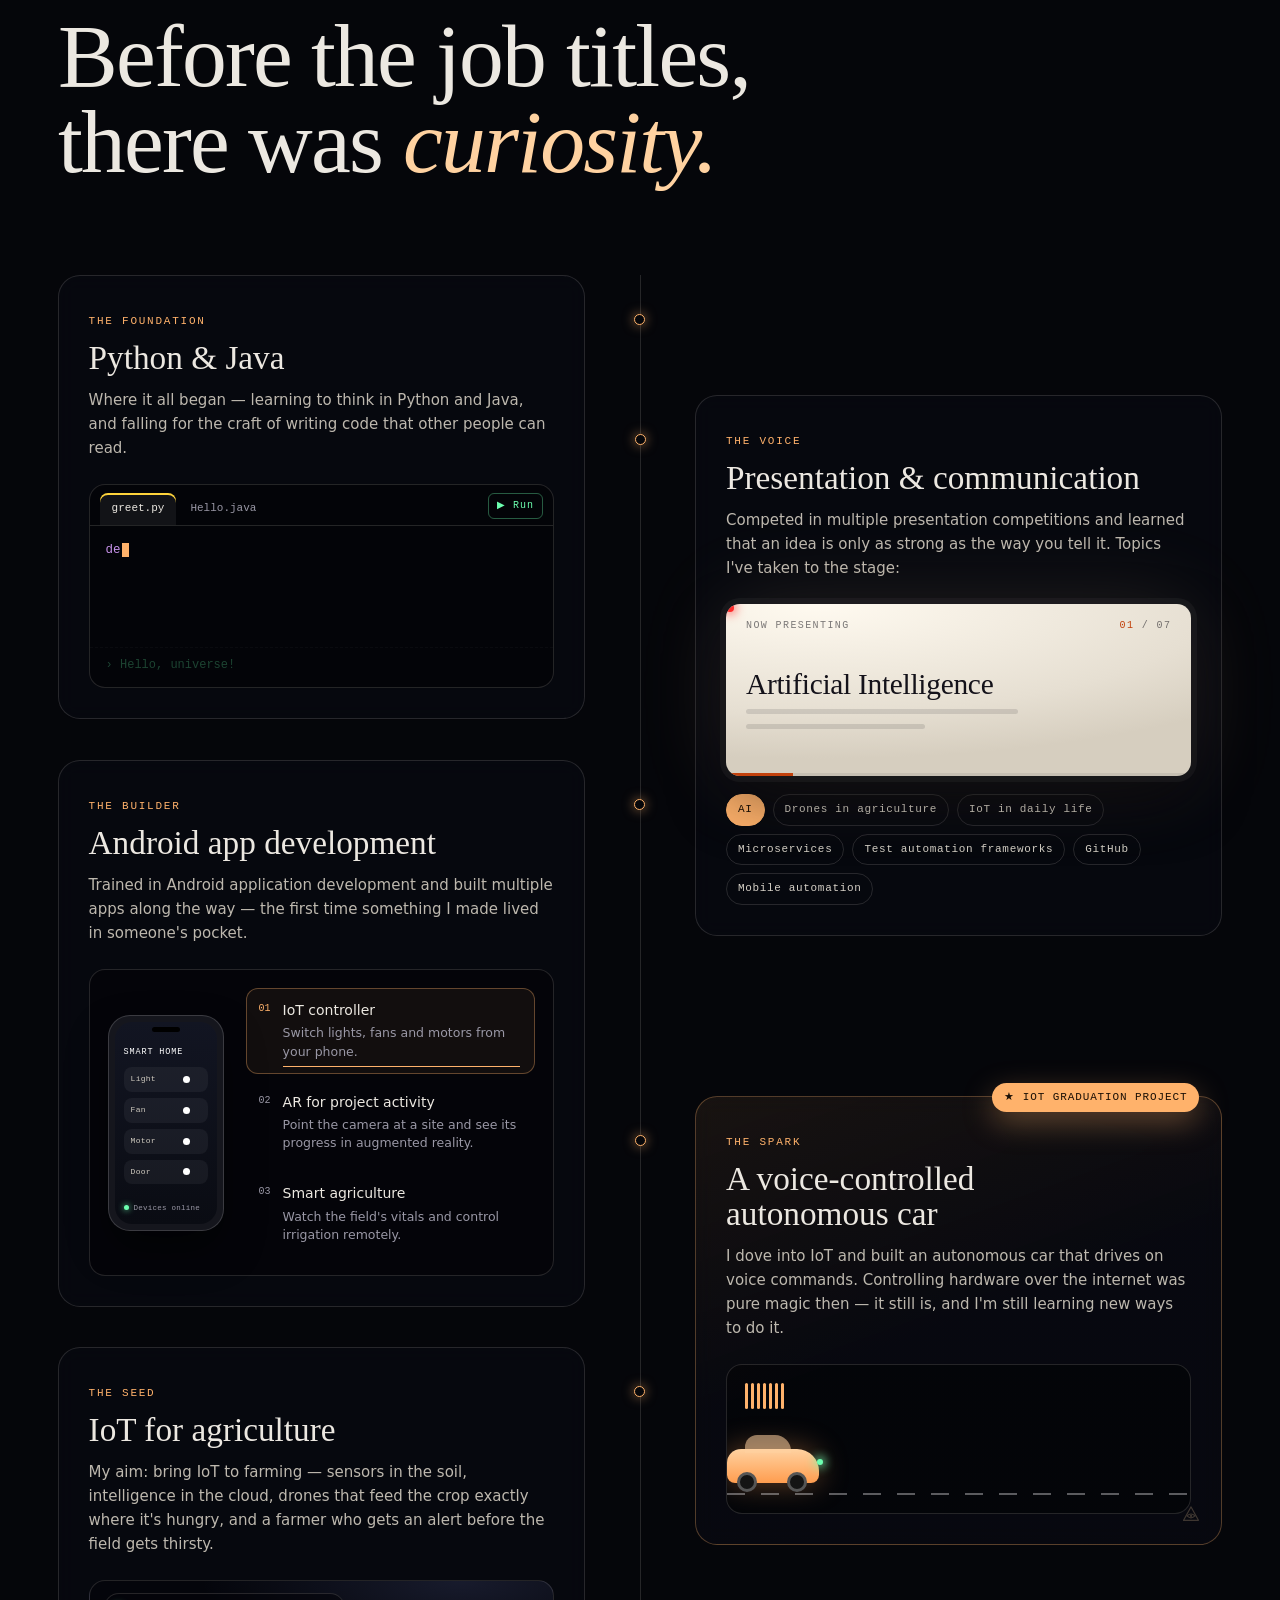
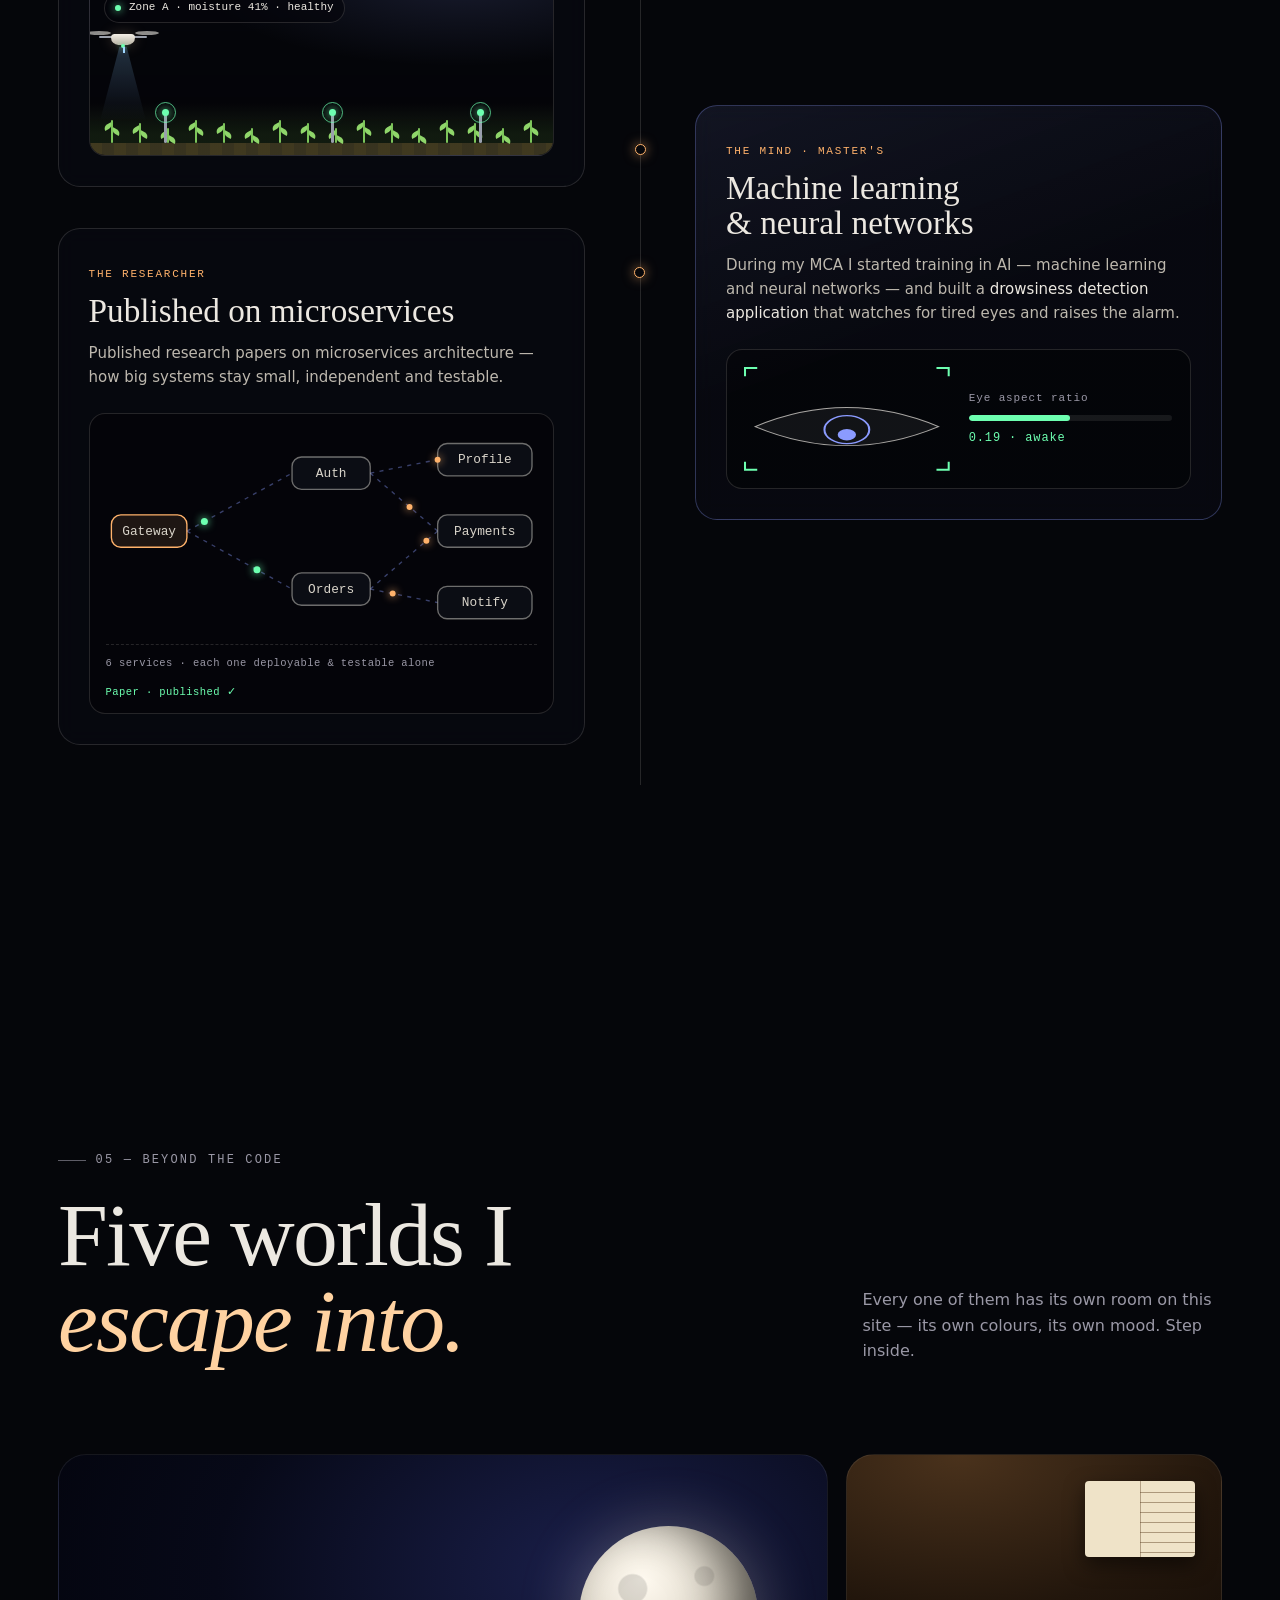
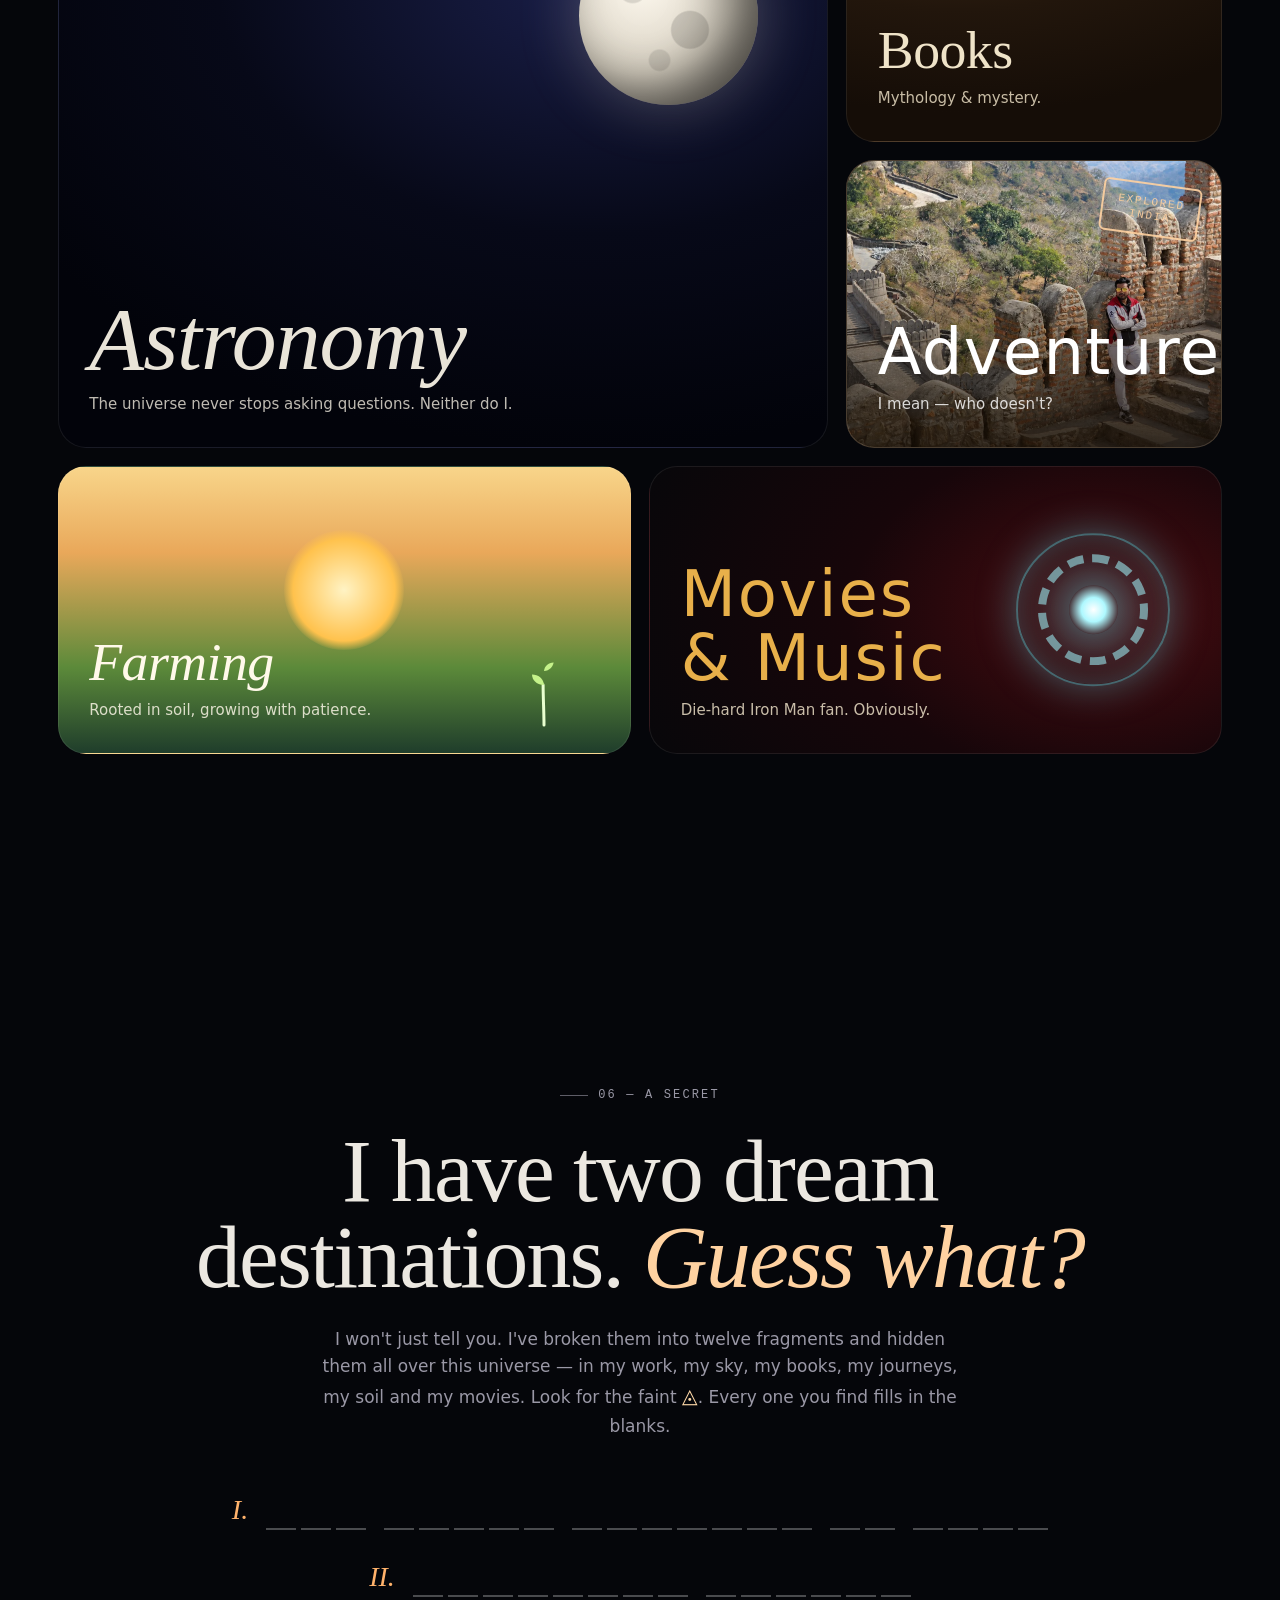
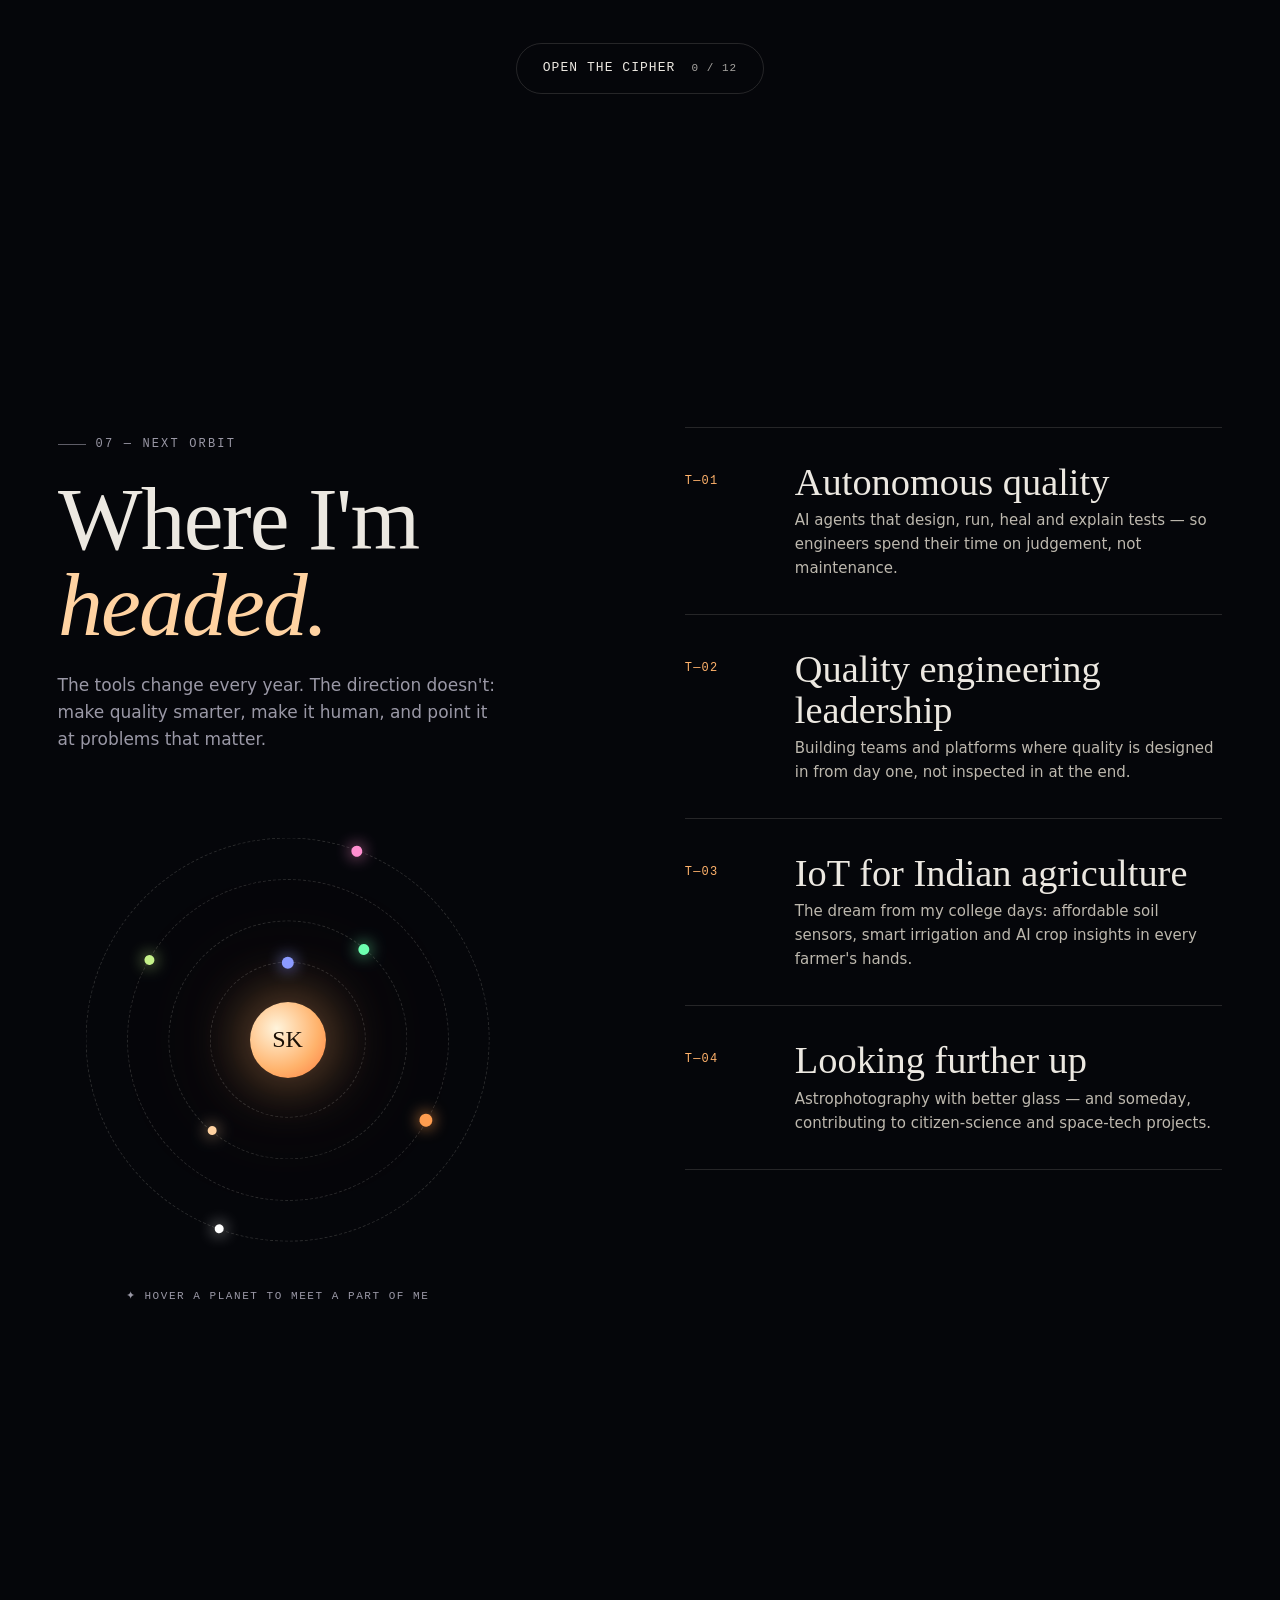
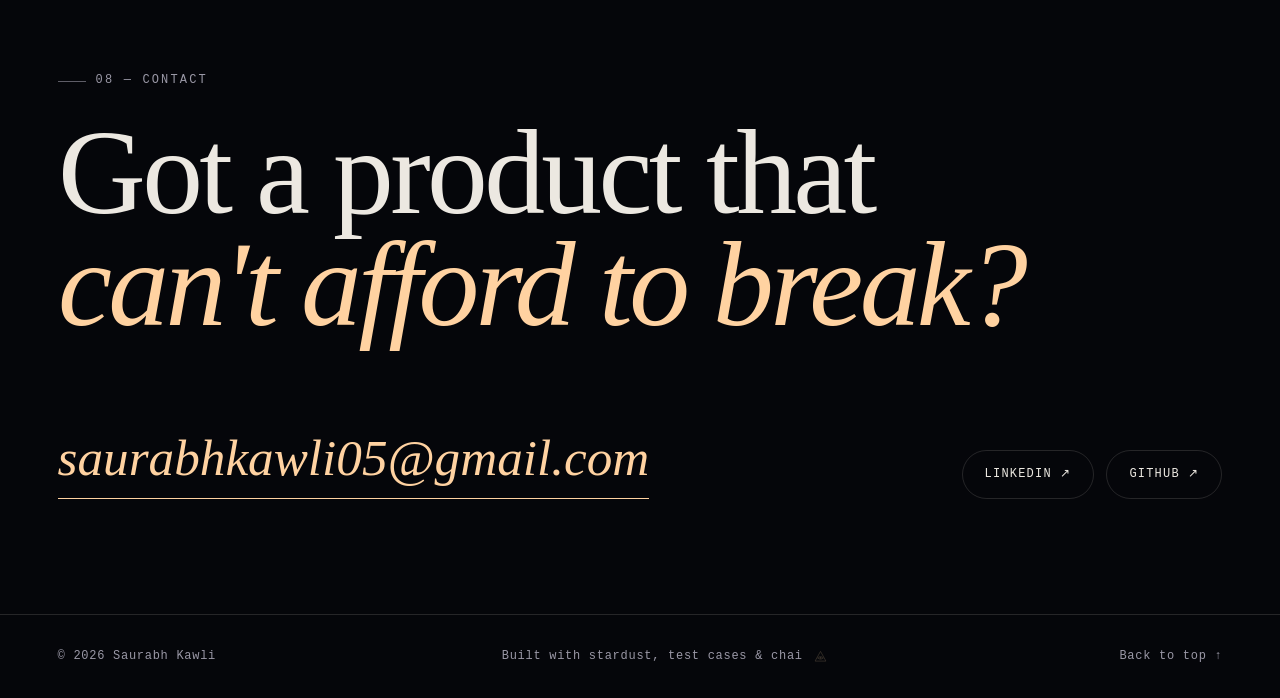
==== commit 2173d290: "Add visit counter, richer comets, and hide hero FOUC. Show a free Abacus visit count in the home foo" ====
--- a/index.html
+++ b/index.html
@@ -155,7 +155,6 @@
     <section class="comets" aria-label="Skills">
       <div class="comets__head wrap">
         <span class="eyebrow">Skills in flight</span>
-        <span class="comets__hint" data-comet-hint>Hover a comet to catch it</span>
       </div>
       <ul class="comets__list">
         <li>Mobile Automation</li><li>Appium</li><li>Python</li><li>Java</li><li>GitHub Actions</li><li>Jenkins</li><li>CI/CD</li><li>BrowserStack</li><li>Kobiton</li><li>Android</li><li>iOS</li><li>AI Testing</li><li>Machine Learning</li><li>Neural Networks</li><li>Test Frameworks</li><li>Microservices</li><li>IoT</li><li>Team Leadership</li>
@@ -606,7 +605,7 @@
         </div>
       </div>
       <footer class="footer wrap">
-        <span>© <span data-year>2026</span> Saurabh Kawli</span>
+        <span>© <span data-year>2026</span> Saurabh Kawli<span data-visits-wrap> | <span data-visits aria-label="Total site visits">—</span></span></span>
         <span class="footer__made">Built with stardust, test cases &amp; chai <button class="sigil footer__sigil" data-fragment="home-footer"></button></span>
         <a href="#top">Back to top ↑</a>
       </footer>
--- a/assets/css/core.css
+++ b/assets/css/core.css
@@ -0,0 +1,436 @@
+/* ==========================================================================
+   Saurabh Kawli — shared foundation
+   Every page loads this file, then its own theme stylesheet.
+   ========================================================================== */
+
+:root {
+  --bg: #05060a;
+  --bg-2: #0b0d14;
+  --ink: #ece8e1;
+  --muted: #9a98a6;
+  --line: rgba(236, 232, 225, 0.14);
+  --accent: #ffb26b;
+  --accent-2: #8b9bff;
+  --sigil: #ffd9a8;
+
+  --font-display: "Instrument Serif", "Times New Roman", serif;
+  --font-sans: "Inter Tight", "Inter", system-ui, -apple-system, "Segoe UI", sans-serif;
+  --font-mono: "JetBrains Mono", ui-monospace, "Cascadia Code", Consolas, monospace;
+
+  --ease: cubic-bezier(0.22, 1, 0.36, 1);
+  --ease-in-out: cubic-bezier(0.76, 0, 0.24, 1);
+  --pad: clamp(20px, 4.5vw, 72px);
+  --max: 1760px;
+  --pt-color: #0b0d14;
+}
+
+/* ---------- Reset ---------- */
+*, *::before, *::after { box-sizing: border-box; }
+html, body { margin: 0; padding: 0; }
+html { -webkit-text-size-adjust: 100%; text-size-adjust: 100%; }
+body {
+  background: var(--bg);
+  color: var(--ink);
+  font-family: var(--font-sans);
+  font-size: 16px;
+  line-height: 1.6;
+  -webkit-font-smoothing: antialiased;
+  -moz-osx-font-smoothing: grayscale;
+  text-rendering: optimizeLegibility;
+  overflow-x: hidden;
+}
+img, svg, video, canvas { display: block; max-width: 100%; }
+img { height: auto; }
+a { color: inherit; text-decoration: none; }
+button { font: inherit; color: inherit; background: none; border: 0; padding: 0; cursor: pointer; }
+h1, h2, h3, h4, h5, p, figure, blockquote, ul, ol { margin: 0; }
+h1, h2, h3, blockquote { text-wrap: balance; }
+main { overflow-x: clip; }
+ul, ol { padding: 0; list-style: none; }
+::selection { background: var(--accent); color: #111; }
+:focus-visible { outline: 2px solid var(--accent); outline-offset: 3px; border-radius: 4px; }
+
+.sr-only {
+  position: absolute !important; width: 1px; height: 1px; padding: 0; margin: -1px;
+  overflow: hidden; clip: rect(0, 0, 0, 0); white-space: nowrap; border: 0;
+}
+.skip-link {
+  position: fixed; top: 12px; left: 12px; z-index: 10000; padding: 10px 16px;
+  background: var(--ink); color: var(--bg); border-radius: 999px; transform: translateY(-200%);
+  transition: transform 0.3s var(--ease);
+}
+.skip-link:focus { transform: none; }
+
+/* ---------- Lenis ---------- */
+html.lenis, html.lenis body { height: auto; }
+.lenis.lenis-smooth { scroll-behavior: auto !important; }
+.lenis.lenis-smooth [data-lenis-prevent] { overscroll-behavior: contain; }
+.lenis.lenis-stopped { overflow: hidden; }
+
+/* ---------- Layout helpers ---------- */
+.wrap { width: 100%; max-width: var(--max); margin: 0 auto; padding-left: var(--pad); padding-right: var(--pad); }
+.eyebrow {
+  font-family: var(--font-mono); font-size: 12px; letter-spacing: 0.18em; text-transform: uppercase;
+  color: var(--muted); display: inline-flex; align-items: center; gap: 10px;
+}
+.eyebrow::before { content: ""; width: 28px; height: 1px; background: currentColor; opacity: 0.6; }
+
+/* ---------- Grain overlay ---------- */
+.grain {
+  position: fixed; inset: -50%; z-index: 900; pointer-events: none; opacity: 0.07;
+  background-image: url("data:image/svg+xml;utf8,<svg xmlns='http://www.w3.org/2000/svg' width='160' height='160'><filter id='n'><feTurbulence type='fractalNoise' baseFrequency='0.85' numOctaves='3' stitchTiles='stitch'/><feColorMatrix values='0 0 0 0 1  0 0 0 0 1  0 0 0 0 1  0 0 0 0.9 0'/></filter><rect width='100%' height='100%' filter='url(%23n)'/></svg>");
+  animation: grain 1.2s steps(6) infinite;
+}
+@keyframes grain {
+  0% { transform: translate(0, 0); }
+  20% { transform: translate(-3%, 2%); }
+  40% { transform: translate(2%, -3%); }
+  60% { transform: translate(-2%, -1%); }
+  80% { transform: translate(3%, 3%); }
+  100% { transform: translate(0, 0); }
+}
+
+/* ---------- Custom cursor ---------- */
+.cursor { display: none; }
+@media (hover: hover) and (pointer: fine) {
+  html.has-cursor, html.has-cursor * { cursor: none !important; }
+  html.has-cursor input, html.has-cursor textarea { cursor: text !important; }
+  .cursor { display: block; position: fixed; top: 0; left: 0; z-index: 9998; pointer-events: none; }
+  .cursor__dot, .cursor__ring { position: fixed; top: 0; left: 0; border-radius: 50%; will-change: transform; }
+  .cursor__dot {
+    width: 6px; height: 6px; margin: -3px 0 0 -3px; background: var(--cursor, #fff);
+    transition: opacity 0.2s, width 0.3s var(--ease), height 0.3s var(--ease), margin 0.3s var(--ease);
+  }
+  .cursor__ring {
+    width: 40px; height: 40px; margin: -20px 0 0 -20px;
+    border: 1px solid var(--cursor-ring, rgba(255, 255, 255, 0.45));
+    display: grid; place-items: center;
+    transition: width 0.45s var(--ease), height 0.45s var(--ease), margin 0.45s var(--ease),
+      background-color 0.35s var(--ease), border-color 0.35s var(--ease), opacity 0.3s;
+  }
+  .cursor__label {
+    font-family: var(--font-mono); font-size: 11px; letter-spacing: 0.12em; text-transform: uppercase;
+    color: var(--cursor-label-ink, #0b0b0f); opacity: 0; transform: scale(0.6);
+    transition: opacity 0.25s, transform 0.4s var(--ease); white-space: nowrap;
+  }
+  .cursor.is-hover .cursor__ring { width: 64px; height: 64px; margin: -32px 0 0 -32px; background: rgba(255, 255, 255, 0.06); }
+  .cursor.is-hover .cursor__dot { opacity: 0; }
+  .cursor.has-label .cursor__ring {
+    width: 96px; height: 96px; margin: -48px 0 0 -48px; background: var(--cursor-label-bg, var(--accent)); border-color: transparent;
+  }
+  .cursor.has-label .cursor__label { opacity: 1; transform: none; }
+  .cursor.has-label .cursor__dot { opacity: 0; }
+  .cursor.is-down .cursor__ring { transform: scale(0.85); }
+  .cursor.is-hidden .cursor__dot, .cursor.is-hidden .cursor__ring { opacity: 0; }
+}
+
+/* ---------- Page transition ---------- */
+.pt {
+  position: fixed; inset: 0; z-index: 9990; pointer-events: none;
+  display: grid; place-items: center; visibility: hidden;
+}
+.pt__panel {
+  position: absolute; inset: 0; background: var(--pt-color);
+  clip-path: inset(100% 0 0 0);
+}
+.pt__label {
+  position: relative; font-family: var(--font-display); font-style: italic;
+  font-size: clamp(42px, 8vw, 120px); color: var(--pt-ink, #ece8e1); opacity: 0; letter-spacing: -0.01em;
+  transform: translateY(30px);
+}
+.pt.is-covering, .pt.is-revealing { visibility: visible; pointer-events: all; }
+.pt.is-covering .pt__panel { animation: ptCover 0.75s var(--ease-in-out) forwards; }
+.pt.is-covering .pt__label { animation: ptLabelIn 0.6s 0.35s var(--ease) forwards; }
+.pt.is-revealing .pt__panel { clip-path: inset(0 0 0 0); animation: ptReveal 0.9s 0.1s var(--ease-in-out) forwards; }
+.pt.is-revealing .pt__label { opacity: 1; transform: none; animation: ptLabelOut 0.4s var(--ease) forwards; }
+@keyframes ptCover { from { clip-path: inset(100% 0 0 0); } to { clip-path: inset(0 0 0 0); } }
+@keyframes ptReveal { from { clip-path: inset(0 0 0 0); } to { clip-path: inset(0 0 100% 0); } }
+@keyframes ptLabelIn { to { opacity: 1; transform: none; } }
+@keyframes ptLabelOut { to { opacity: 0; transform: translateY(-30px); } }
+
+/* Covered state before JS runs (set by the inline head script), with a safety timeout */
+html.pt-enter .pt { visibility: visible; }
+html.pt-enter .pt__panel { clip-path: inset(0 0 0 0); }
+html.pt-enter .pt { animation: ptSafety 0s 3s forwards; }
+@keyframes ptSafety { to { visibility: hidden; } }
+
+/* ---------- Reveal primitives ---------- */
+.js [data-reveal]:not([data-reveal="words"]):not([data-reveal="chars"]):not([data-reveal="lines"]) { opacity: 0; }
+.js [data-reveal="clip"] { opacity: 1; clip-path: inset(100% 0 0 0); }
+.no-anim [data-reveal] { opacity: 1 !important; clip-path: none !important; transform: none !important; }
+.no-anim .sw__i, .no-anim .sc { transform: none !important; opacity: 1 !important; }
+
+.sw { display: inline-block; overflow: hidden; vertical-align: top; padding: 0.06em 0.04em 0.12em; margin: -0.06em -0.04em -0.12em; }
+.sw__i { display: inline-block; will-change: transform; }
+.sc { display: inline-block; will-change: transform; }
+.js [data-reveal="words"] .sw__i, .js [data-reveal="lines"] .sw__i { transform: translateY(115%); }
+.js [data-reveal="chars"] .sc { transform: translateY(115%); }
+.js [data-reveal="chars"] .sw { overflow: hidden; }
+.js [data-reveal].is-revealed .sw, .no-anim .sw { overflow: visible; }
+
+/* ---------- Generic buttons ---------- */
+.btn {
+  display: inline-flex; align-items: center; gap: 12px; padding: 14px 26px; border-radius: 999px;
+  font-family: var(--font-mono); font-size: 13px; letter-spacing: 0.08em; text-transform: uppercase;
+  border: 1px solid var(--line); position: relative; overflow: hidden; isolation: isolate;
+  transition: color 0.4s var(--ease), border-color 0.4s var(--ease);
+}
+.btn::before {
+  content: ""; position: absolute; inset: 0; z-index: -1; background: var(--ink);
+  transform: translateY(101%); border-radius: inherit; transition: transform 0.5s var(--ease);
+}
+.btn:hover { color: var(--bg); border-color: var(--ink); }
+.btn:hover::before { transform: none; }
+.btn .arrow { transition: transform 0.4s var(--ease); }
+.btn:hover .arrow { transform: translateX(4px); }
+
+/* ---------- Hobby page chrome (back link + next link) ---------- */
+.page-chrome {
+  position: fixed; top: 0; left: 0; right: 0; z-index: 800; display: flex; justify-content: space-between;
+  align-items: center; padding: 20px var(--pad); pointer-events: none;
+  transition: transform 0.5s var(--ease);
+}
+.page-chrome > * { pointer-events: auto; }
+.page-chrome.is-hidden { transform: translateY(-120%); }
+.chrome-link {
+  display: inline-flex; align-items: center; gap: 10px; padding: 10px 18px; border-radius: 999px;
+  font-family: var(--font-mono); font-size: 12px; letter-spacing: 0.12em; text-transform: uppercase;
+  background: var(--chrome-bg, rgba(10, 10, 14, 0.55)); color: var(--chrome-ink, #ece8e1);
+  border: 1px solid var(--chrome-line, rgba(255, 255, 255, 0.14));
+  -webkit-backdrop-filter: blur(12px); backdrop-filter: blur(12px);
+  transition: background 0.3s, transform 0.3s var(--ease);
+}
+.chrome-link:hover { transform: translateY(-2px); }
+.chrome-link svg { width: 14px; height: 14px; }
+
+.next-hobby {
+  display: block; position: relative; overflow: hidden; padding: clamp(80px, 14vw, 180px) var(--pad);
+  text-align: center; border-top: 1px solid var(--next-line, var(--line));
+}
+.next-hobby__label { font-family: var(--font-mono); font-size: 12px; letter-spacing: 0.2em; text-transform: uppercase; opacity: 0.7; }
+.next-hobby__title {
+  display: block; font-size: clamp(56px, 12vw, 200px); line-height: 0.95; margin-top: 16px;
+  transition: letter-spacing 0.6s var(--ease), transform 0.6s var(--ease);
+}
+.next-hobby:hover .next-hobby__title { letter-spacing: 0.02em; transform: scale(1.02); }
+.next-hobby__all { display: inline-block; margin-top: 28px; font-family: var(--font-mono); font-size: 12px; letter-spacing: 0.14em; text-transform: uppercase; opacity: 0.7; }
+
+/* ==========================================================================
+   Cipher — the hidden dream-location hunt (shared across all pages)
+   ========================================================================== */
+.sigil {
+  --s: 18px;
+  display: inline-grid; place-items: center; width: calc(var(--s) + 14px); height: calc(var(--s) + 14px);
+  color: var(--sigil); opacity: 0.22; vertical-align: middle; border-radius: 50%;
+  transition: opacity 0.4s var(--ease), transform 0.5s var(--ease), filter 0.4s;
+  position: relative;
+}
+.sigil svg { width: var(--s); height: var(--s); overflow: visible; }
+.sigil svg * { fill: none; stroke: currentColor; stroke-width: 1.4; stroke-linejoin: round; }
+.sigil svg .sigil__eye { fill: currentColor; stroke: none; }
+.sigil::after {
+  content: ""; position: absolute; inset: 2px; border-radius: 50%;
+  box-shadow: 0 0 0 1px currentColor; opacity: 0; transform: scale(0.6);
+  animation: sigilPulse 4.5s var(--ease) infinite;
+}
+.sigil:hover, .sigil:focus-visible { opacity: 1; transform: scale(1.25) rotate(8deg); filter: drop-shadow(0 0 8px currentColor); }
+.sigil.is-found { opacity: 0.55; }
+.sigil.is-found::after { display: none; }
+.sigil.is-found svg .sigil__eye { fill: var(--accent); }
+@keyframes sigilPulse {
+  0%, 70% { opacity: 0; transform: scale(0.6); }
+  80% { opacity: 0.55; }
+  100% { opacity: 0; transform: scale(1.6); }
+}
+
+.sigil-burst {
+  position: fixed; z-index: 9995; width: 10px; height: 10px; margin: -5px 0 0 -5px; border-radius: 50%;
+  pointer-events: none; background: var(--sigil);
+  box-shadow: 0 0 24px 8px rgba(255, 217, 168, 0.7);
+}
+
+.cipher-fab {
+  position: fixed; left: 20px; bottom: 20px; z-index: 850;
+  display: inline-flex; align-items: center; gap: 10px; padding: 9px 14px 9px 10px; border-radius: 999px;
+  font-family: var(--font-mono); font-size: 12px; letter-spacing: 0.08em;
+  background: rgba(8, 8, 12, 0.72); color: #f3e3c8; border: 1px solid rgba(255, 217, 168, 0.28);
+  -webkit-backdrop-filter: blur(14px); backdrop-filter: blur(14px);
+  transform: translateY(160%); transition: transform 0.6s var(--ease), border-color 0.3s, box-shadow 0.3s;
+}
+.cipher-fab.is-visible { transform: none; }
+.cipher-fab:hover { border-color: rgba(255, 217, 168, 0.7); box-shadow: 0 0 30px rgba(255, 190, 120, 0.25); }
+.cipher-fab svg { width: 18px; height: 18px; }
+.cipher-fab svg * { fill: none; stroke: currentColor; stroke-width: 1.4; }
+.cipher-fab svg .sigil__eye { fill: #ffb26b; stroke: none; }
+.cipher-fab.is-bump { animation: fabBump 0.7s var(--ease); }
+@keyframes fabBump { 30% { transform: scale(1.18); } 100% { transform: none; } }
+
+.cipher-toast {
+  position: fixed; left: 50%; bottom: 28px; z-index: 9996; max-width: min(92vw, 460px);
+  transform: translate(-50%, 140%); opacity: 0;
+  display: flex; gap: 14px; align-items: center; padding: 14px 20px; border-radius: 16px;
+  background: rgba(10, 9, 14, 0.9); color: #f5e9d6; border: 1px solid rgba(255, 217, 168, 0.35);
+  -webkit-backdrop-filter: blur(14px); backdrop-filter: blur(14px);
+  font-family: var(--font-sans); font-size: 14px; line-height: 1.45;
+  transition: transform 0.6s var(--ease), opacity 0.4s;
+  box-shadow: 0 20px 60px rgba(0, 0, 0, 0.45);
+}
+.cipher-toast.is-in { transform: translate(-50%, 0); opacity: 1; }
+.cipher-toast strong { display: block; font-family: var(--font-mono); font-size: 11px; letter-spacing: 0.16em; text-transform: uppercase; color: #ffb26b; font-weight: 500; }
+.cipher-toast svg { flex: none; width: 26px; height: 26px; }
+.cipher-toast svg * { fill: none; stroke: #ffd9a8; stroke-width: 1.4; }
+.cipher-toast svg .sigil__eye { fill: #ffb26b; stroke: none; }
+
+.cipher {
+  position: fixed; inset: 0; z-index: 9980; display: grid; place-items: center; padding: 16px;
+  visibility: hidden; pointer-events: none;
+  font-family: "Inter Tight", system-ui, sans-serif; color: #efe6d8;
+}
+.cipher.is-open { visibility: visible; pointer-events: all; }
+.cipher__backdrop {
+  position: absolute; inset: 0; background: rgba(3, 3, 6, 0.72);
+  -webkit-backdrop-filter: blur(10px); backdrop-filter: blur(10px); opacity: 0; transition: opacity 0.5s var(--ease);
+}
+.cipher.is-open .cipher__backdrop { opacity: 1; }
+.cipher__card {
+  position: relative; width: min(980px, 100%); max-height: min(88vh, 900px); overflow: auto;
+  border-radius: 24px; padding: clamp(22px, 4vw, 48px);
+  background:
+    radial-gradient(120% 80% at 100% 0%, rgba(255, 178, 107, 0.12), transparent 55%),
+    radial-gradient(90% 70% at 0% 100%, rgba(139, 155, 255, 0.12), transparent 60%),
+    #0a0a10;
+  border: 1px solid rgba(255, 217, 168, 0.18);
+  box-shadow: 0 40px 120px rgba(0, 0, 0, 0.6);
+  opacity: 0; transform: translateY(30px) scale(0.98);
+  transition: opacity 0.5s var(--ease), transform 0.6s var(--ease);
+  scrollbar-width: thin; scrollbar-color: rgba(255, 217, 168, 0.3) transparent;
+}
+.cipher.is-open .cipher__card { opacity: 1; transform: none; }
+.cipher__close {
+  position: absolute; top: 18px; right: 18px; width: 40px; height: 40px; border-radius: 50%;
+  border: 1px solid rgba(255, 255, 255, 0.16); display: grid; place-items: center; font-size: 20px; line-height: 1;
+  transition: transform 0.4s var(--ease), background 0.3s;
+}
+.cipher__close:hover { transform: rotate(90deg); background: rgba(255, 255, 255, 0.08); }
+.cipher__kicker { font-family: "JetBrains Mono", monospace; font-size: 11px; letter-spacing: 0.22em; text-transform: uppercase; color: #ffb26b; }
+.cipher__title { font-family: "Instrument Serif", serif; font-weight: 400; font-size: clamp(34px, 5vw, 58px); line-height: 1.02; margin: 10px 0 12px; }
+.cipher__title em { color: #ffd9a8; }
+.cipher__intro { color: #b9b2a6; max-width: 640px; font-size: 15px; }
+.cipher__progress { display: flex; align-items: center; gap: 14px; margin: 26px 0 8px; font-family: "JetBrains Mono", monospace; font-size: 12px; letter-spacing: 0.1em; color: #b9b2a6; }
+.cipher__bar { flex: 1; height: 3px; border-radius: 3px; background: rgba(255, 255, 255, 0.1); overflow: hidden; }
+.cipher__bar span { display: block; height: 100%; width: 0; background: linear-gradient(90deg, #ffb26b, #ffd9a8, #8b9bff); transition: width 0.9s var(--ease); }
+
+.cipher__dreams { display: grid; gap: 18px; margin-top: 24px; }
+.dream {
+  border: 1px solid rgba(255, 255, 255, 0.09); border-radius: 18px; padding: clamp(16px, 2.6vw, 26px);
+  background: rgba(255, 255, 255, 0.02);
+}
+.dream.is-solved { border-color: rgba(255, 217, 168, 0.45); background: rgba(255, 178, 107, 0.05); }
+.dream__head { display: flex; justify-content: space-between; gap: 12px; align-items: baseline; flex-wrap: wrap; }
+.dream__name { font-family: "JetBrains Mono", monospace; font-size: 11px; letter-spacing: 0.2em; text-transform: uppercase; color: #8b9bff; }
+.dream__status { font-family: "JetBrains Mono", monospace; font-size: 11px; color: #7e786e; }
+.dream.is-solved .dream__status { color: #ffb26b; }
+.blanks { display: flex; flex-wrap: wrap; gap: 6px 18px; margin: 16px 0 14px; }
+.blanks__word { display: flex; gap: 5px; }
+.blank {
+  width: clamp(18px, 2.6vw, 30px); height: clamp(28px, 3.6vw, 40px); display: grid; place-items: end center;
+  font-family: "JetBrains Mono", monospace; font-size: clamp(15px, 2.1vw, 22px); font-weight: 500;
+  border-bottom: 2px solid rgba(255, 255, 255, 0.28); color: #ffd9a8; padding-bottom: 3px;
+}
+.blank.is-on { border-color: #ffb26b; animation: blankFlip 0.7s var(--ease) both; }
+@keyframes blankFlip { from { transform: rotateX(90deg); opacity: 0; } to { transform: none; opacity: 1; } }
+.clues { display: grid; gap: 6px; font-size: 14px; color: #c9c1b4; }
+.clues li { display: flex; gap: 10px; align-items: baseline; }
+.clues li::before { content: "✦"; color: #ffb26b; font-size: 10px; }
+.clues li.is-locked { color: #5d584f; font-style: italic; }
+.clues li.is-locked::before { content: "◌"; color: #5d584f; }
+
+.cipher__guess { display: flex; gap: 10px; margin-top: 26px; flex-wrap: wrap; }
+.cipher__guess input {
+  flex: 1 1 240px; min-width: 0; padding: 14px 18px; border-radius: 999px; font: inherit; font-size: 15px;
+  color: #f5ecdf; background: rgba(255, 255, 255, 0.04); border: 1px solid rgba(255, 255, 255, 0.14); outline: none;
+}
+.cipher__guess input:focus { border-color: #ffb26b; }
+.cipher__guess button {
+  padding: 14px 24px; border-radius: 999px; background: #ffb26b; color: #140d06;
+  font-family: "JetBrains Mono", monospace; font-size: 12px; letter-spacing: 0.12em; text-transform: uppercase; font-weight: 600;
+}
+.cipher__feedback { min-height: 22px; margin-top: 10px; font-size: 13px; color: #b9b2a6; }
+.cipher__feedback.is-bad { color: #ff8e8e; animation: shake 0.45s; }
+.cipher__feedback.is-good { color: #ffd9a8; }
+@keyframes shake { 25% { transform: translateX(-6px); } 50% { transform: translateX(5px); } 75% { transform: translateX(-3px); } }
+
+.cipher__hunt { margin-top: 30px; }
+.cipher__hunt h3 { font-family: "JetBrains Mono", monospace; font-weight: 500; font-size: 11px; letter-spacing: 0.2em; text-transform: uppercase; color: #8b9bff; margin-bottom: 12px; }
+.hunt-list { display: grid; grid-template-columns: repeat(auto-fill, minmax(260px, 1fr)); gap: 8px; }
+.hunt-list > a {
+  display: flex; gap: 10px; align-items: flex-start; padding: 10px 12px; border-radius: 12px; font-size: 13px; line-height: 1.4;
+  background: rgba(255, 255, 255, 0.025); border: 1px solid rgba(255, 255, 255, 0.06); color: #cfc7ba;
+  transition: border-color 0.3s, background 0.3s;
+}
+.hunt-list a:hover { border-color: rgba(255, 178, 107, 0.4); background: rgba(255, 178, 107, 0.05); }
+.hunt-list .is-found { color: #6f695f; text-decoration: line-through; text-decoration-color: rgba(255, 178, 107, 0.5); }
+.hunt-list i { font-style: normal; color: #ffb26b; flex: none; }
+.cipher__actions { display: flex; gap: 14px; margin-top: 26px; flex-wrap: wrap; align-items: center; }
+.cipher__link { font-family: "JetBrains Mono", monospace; font-size: 11px; letter-spacing: 0.14em; text-transform: uppercase; color: #8f887d; text-decoration: underline; text-underline-offset: 4px; }
+.cipher__link:hover { color: #ffd9a8; }
+.cipher__finale-btn {
+  padding: 14px 24px; border-radius: 999px; border: 1px solid #ffb26b; color: #ffd9a8;
+  font-family: "JetBrains Mono", monospace; font-size: 12px; letter-spacing: 0.12em; text-transform: uppercase;
+}
+.cipher__finale-btn:hover { background: #ffb26b; color: #140d06; }
+
+/* ---------- Finale ---------- */
+.finale {
+  position: fixed; inset: 0; z-index: 9985; display: grid; grid-template-columns: 1fr 1fr; overflow: hidden;
+  background: #020208; visibility: hidden; opacity: 0; transition: opacity 1s var(--ease), visibility 0s 1s;
+}
+.finale.is-open { visibility: visible; opacity: 1; transition: opacity 1s var(--ease); }
+.finale__scene { position: relative; overflow: hidden; display: flex; align-items: flex-end; padding: clamp(24px, 5vw, 70px); }
+.finale__scene--giza { background: linear-gradient(180deg, #0a0a24 0%, #2b1a3a 45%, #a24f2b 82%, #e9a35a 100%); }
+.finale__scene--aurora { background: linear-gradient(180deg, #01030b 0%, #04122a 60%, #0a2134 100%); }
+.finale__stars { position: absolute; inset: 0; }
+.finale__pyramids { position: absolute; left: 0; right: 0; bottom: 0; width: 100%; height: 60%; }
+.finale__aurora { position: absolute; inset: -20% -30% 30%; filter: blur(28px); opacity: 0.9; mix-blend-mode: screen; }
+.finale__aurora span {
+  position: absolute; left: 0; right: 0; height: 38%; border-radius: 50%;
+  background: linear-gradient(90deg, transparent, rgba(60, 255, 170, 0.75), rgba(60, 220, 255, 0.55), rgba(170, 90, 255, 0.5), transparent);
+  animation: aurora 9s ease-in-out infinite alternate;
+}
+.finale__aurora span:nth-child(1) { top: 10%; transform: skewY(-8deg); }
+.finale__aurora span:nth-child(2) { top: 30%; animation-duration: 12s; animation-delay: -4s; opacity: 0.7; transform: skewY(6deg); }
+.finale__aurora span:nth-child(3) { top: 48%; animation-duration: 15s; animation-delay: -8s; opacity: 0.5; }
+@keyframes aurora {
+  0% { transform: translateX(-12%) skewY(-8deg) scaleY(0.8); }
+  50% { transform: translateX(6%) skewY(4deg) scaleY(1.25); }
+  100% { transform: translateX(14%) skewY(-3deg) scaleY(0.9); }
+}
+.finale__ground { position: absolute; left: 0; right: 0; bottom: 0; height: 22%; }
+.finale__text { position: relative; z-index: 2; max-width: 520px; }
+.finale__num { font-family: "JetBrains Mono", monospace; font-size: 11px; letter-spacing: 0.24em; text-transform: uppercase; color: rgba(255, 255, 255, 0.7); }
+.finale__name { font-family: "Instrument Serif", serif; font-weight: 400; font-size: clamp(38px, 5.4vw, 84px); line-height: 0.98; color: #fff7ea; margin: 10px 0 12px; }
+.finale__line { color: rgba(255, 245, 230, 0.78); font-size: 15px; max-width: 420px; }
+.finale__center {
+  position: absolute; left: 50%; top: 8%; transform: translateX(-50%); z-index: 3; text-align: center; width: min(92vw, 640px);
+}
+.finale__center p { font-family: "Instrument Serif", serif; font-style: italic; font-size: clamp(20px, 2.4vw, 30px); color: #fff; text-shadow: 0 2px 30px rgba(0, 0, 0, 0.6); }
+.finale__close {
+  position: absolute; top: 18px; right: 18px; z-index: 4; padding: 10px 18px; border-radius: 999px;
+  font-family: "JetBrains Mono", monospace; font-size: 11px; letter-spacing: 0.14em; text-transform: uppercase;
+  color: #fff; border: 1px solid rgba(255, 255, 255, 0.35); background: rgba(0, 0, 0, 0.3);
+}
+@media (max-width: 760px) {
+  .finale { grid-template-columns: 1fr; grid-template-rows: 1fr 1fr; }
+  .finale__center { top: 50%; transform: translate(-50%, -50%); }
+  .finale__center p { font-size: 18px; background: rgba(0, 0, 0, 0.35); padding: 8px 14px; border-radius: 12px; }
+}
+@media (max-width: 600px) {
+  .page-chrome { padding: 14px var(--pad); gap: 10px; }
+  .chrome-link { gap: 7px; padding: 9px 13px; font-size: 11px; letter-spacing: 0.06em; white-space: nowrap; }
+}
+
+/* ---------- Reduced motion ---------- */
+@media (prefers-reduced-motion: reduce) {
+  *, *::before, *::after { animation-duration: 0.001ms !important; animation-iteration-count: 1 !important; transition-duration: 0.001ms !important; }
+  .grain { display: none; }
+}
--- a/assets/css/home.css
+++ b/assets/css/home.css
@@ -0,0 +1,882 @@
+/* ==========================================================================
+   Home — "the universe"
+   ========================================================================== */
+.page-home { --accent-soft: #ffd2a1; }
+
+.galaxy { position: fixed; inset: 0; width: 100vw; height: 100vh; height: 100lvh; z-index: 0; transition: opacity 1.2s var(--ease); }
+.nebula {
+  position: fixed; inset: 0; z-index: 1; pointer-events: none;
+  background:
+    radial-gradient(55% 45% at 85% 15%, rgba(124, 92, 255, 0.1), transparent 65%),
+    radial-gradient(45% 40% at 5% 95%, rgba(255, 140, 90, 0.08), transparent 65%),
+    linear-gradient(180deg, rgba(5, 6, 10, 0) 60%, rgba(5, 6, 10, 0.5));
+}
+main { position: relative; z-index: 2; }
+
+section { position: relative; }
+.section-head { margin-bottom: clamp(48px, 7vw, 96px); max-width: 1000px; }
+.section-head h2, .run h2, .secret h2, .next h2 {
+  font-family: var(--font-display); font-weight: 400; font-size: clamp(44px, 7vw, 112px);
+  line-height: 0.96; letter-spacing: -0.02em; margin-top: 22px;
+}
+h2 em, h3 em { font-style: italic; color: var(--accent-soft); }
+.section-head--split { display: flex; justify-content: space-between; align-items: flex-end; gap: 40px; max-width: none; }
+.section-head--split p { max-width: 360px; color: var(--muted); }
+
+/* ---------- Intro ---------- */
+.intro {
+  position: fixed; inset: 0; z-index: 9000; display: grid; grid-template-rows: auto 1fr auto; place-items: center;
+  padding: 24px var(--pad); background: radial-gradient(60% 60% at 50% 50%, rgba(11, 11, 24, 0.35) 0%, rgba(3, 3, 8, 0.88) 75%);
+  color: var(--ink);
+}
+.is-intro .nav { opacity: 0; pointer-events: none; }
+.nav { transition: transform 0.6s var(--ease), background 0.4s, opacity 1s var(--ease); }
+.intro.is-done { display: none; }
+html.skip-intro .intro { display: none; }
+/* Keep hero masked until home.js / GSAP is ready (stops name FOUC through intro) */
+.js:not(.no-anim) .hero:not(.is-ready) .hero__title,
+.js:not(.no-anim) .hero:not(.is-ready) [data-hero-fade],
+.js:not(.no-anim) .hero:not(.is-ready) .hero__top { opacity: 0; }
+.intro__top, .intro__bottom {
+  width: 100%; display: flex; justify-content: space-between; align-items: center;
+  font-family: var(--font-mono); font-size: 12px; letter-spacing: 0.14em; text-transform: uppercase; color: var(--muted);
+}
+.intro__brand { font-family: var(--font-display); font-size: 26px; letter-spacing: 0; color: var(--ink); text-transform: none; }
+.intro__brand sup, .nav__logo sup { font-size: 0.45em; color: var(--accent); margin-left: 2px; }
+.intro__count { display: flex; align-items: baseline; gap: 10px; }
+.intro__count span { font-size: 22px; color: var(--ink); font-variant-numeric: tabular-nums; }
+.intro__count small { font-size: 10px; }
+.intro__top, .intro__bottom { position: relative; z-index: 1; pointer-events: none; }
+.intro__top { grid-row: 1; }
+.intro__bottom { grid-row: 3; }
+.intro__enter { position: absolute; inset: 0; width: 100%; height: 100%; cursor: pointer; }
+.intro__enter:focus-visible { outline: none; }
+.intro__hint {
+  position: absolute; left: 50%; top: calc(50% + clamp(120px, 21vmin, 220px)); transform: translate(-50%, 18px);
+  display: flex; flex-direction: column; align-items: center; gap: 12px; padding: 10px 18px; border-radius: 12px; white-space: nowrap;
+  opacity: 0; transition: opacity 1.2s var(--ease), transform 1.4s var(--ease);
+}
+.intro.is-ready .intro__hint { opacity: 1; transform: translate(-50%, 0); }
+.intro.is-leaving .intro__hint { opacity: 0; transform: translate(-50%, 14px) scale(0.96); transition-duration: 0.6s; }
+.intro__enter:focus-visible .intro__hint { outline: 1px solid var(--accent); outline-offset: 6px; }
+.intro__hint-main { font-family: var(--font-display); font-style: italic; font-size: clamp(26px, 3vw, 40px); line-height: 1; color: var(--ink); transition: color 0.6s; }
+.intro__hint-sub {
+  display: inline-flex; align-items: center; gap: 10px;
+  font-family: var(--font-mono); font-size: 11px; letter-spacing: 0.18em; text-transform: uppercase; color: var(--muted); transition: color 0.6s;
+}
+.intro__hint-sub i { width: 6px; height: 6px; border-radius: 50%; background: var(--accent); box-shadow: 0 0 10px 2px var(--accent); animation: starBreath 2.4s ease-in-out infinite; }
+.intro.is-near .intro__hint-main { color: var(--accent-soft); }
+.intro.is-near .intro__hint-sub { color: var(--ink); }
+.intro__flash {
+  position: absolute; left: 50%; top: 50%; width: 20px; height: 20px; margin: -10px 0 0 -10px; border-radius: 50%;
+  background: radial-gradient(circle, #fff 0%, rgba(255, 220, 180, 0.8) 30%, rgba(255, 180, 120, 0) 70%);
+  opacity: 0; pointer-events: none;
+}
+@keyframes spin { to { transform: rotate(360deg); } }
+@keyframes starBreath { 50% { opacity: 0.35; transform: scale(0.7); } }
+
+/* ---------- Navigation ---------- */
+.nav {
+  position: fixed; top: 0; left: 0; right: 0; z-index: 800; display: flex; align-items: center; justify-content: space-between;
+  padding: 20px var(--pad); transition: transform 0.6s var(--ease), background 0.4s;
+}
+.nav.is-hidden { transform: translateY(-110%); }
+.nav.is-solid { background: linear-gradient(180deg, rgba(5, 6, 10, 0.8), rgba(5, 6, 10, 0)); }
+.nav__logo { font-family: var(--font-display); font-size: 28px; line-height: 1; }
+.nav__links { display: flex; gap: 4px; padding: 6px; border-radius: 999px; background: rgba(255, 255, 255, 0.04); border: 1px solid var(--line); -webkit-backdrop-filter: blur(12px); backdrop-filter: blur(12px); }
+.nav__links a {
+  font-family: var(--font-mono); font-size: 12px; letter-spacing: 0.1em; text-transform: uppercase; padding: 8px 14px; border-radius: 999px;
+  color: var(--muted); transition: color 0.3s, background 0.3s;
+}
+.nav__links a:hover, .nav__links a.is-active { color: var(--ink); background: rgba(255, 255, 255, 0.07); }
+.nav__right { display: flex; align-items: center; gap: 18px; }
+.nav__clock { font-family: var(--font-mono); font-size: 12px; color: var(--muted); display: inline-flex; align-items: center; gap: 8px; letter-spacing: 0.08em; }
+.nav__clock i { width: 6px; height: 6px; border-radius: 50%; background: var(--accent); box-shadow: 0 0 10px var(--accent); }
+.nav__cta {
+  font-family: var(--font-mono); font-size: 12px; letter-spacing: 0.1em; text-transform: uppercase; padding: 11px 18px; border-radius: 999px;
+  background: var(--ink); color: var(--bg); display: inline-block;
+}
+.nav__burger { display: none; width: 44px; height: 44px; border-radius: 50%; border: 1px solid var(--line); position: relative; }
+.nav__burger span { position: absolute; left: 13px; right: 13px; height: 1.5px; background: var(--ink); transition: transform 0.4s var(--ease); }
+.nav__burger span:first-child { top: 17px; }
+.nav__burger span:last-child { top: 25px; }
+.nav__burger[aria-expanded="true"] span:first-child { transform: translateY(4px) rotate(45deg); }
+.nav__burger[aria-expanded="true"] span:last-child { transform: translateY(-4px) rotate(-45deg); }
+.menu {
+  position: fixed; inset: 0; z-index: 790; background: rgba(5, 6, 10, 0.96); display: grid; place-items: center;
+  clip-path: circle(0% at calc(100% - 44px) 42px); transition: clip-path 0.8s var(--ease-in-out); visibility: hidden;
+}
+.menu.is-open { clip-path: circle(150% at calc(100% - 44px) 42px); visibility: visible; }
+.menu nav { display: flex; flex-direction: column; align-items: center; gap: 8px; }
+.menu a { font-family: var(--font-display); font-size: clamp(44px, 12vw, 72px); line-height: 1.1; }
+.menu a:nth-child(even) { font-style: italic; color: var(--accent-soft); }
+
+/* ---------- Hero ---------- */
+.hero {
+  min-height: 100vh; min-height: 100svh; display: flex; flex-direction: column; justify-content: space-between;
+  padding: 104px 0 30px;
+}
+.hero__top { display: flex; justify-content: space-between; align-items: center; gap: 20px; }
+.hero__status { font-family: var(--font-mono); font-size: 12px; letter-spacing: 0.1em; text-transform: uppercase; color: var(--muted); display: inline-flex; align-items: center; gap: 10px; }
+.hero__status i { width: 7px; height: 7px; border-radius: 50%; background: #6dffb0; box-shadow: 0 0 12px #6dffb0; animation: blink 2.4s infinite; }
+@keyframes blink { 50% { opacity: 0.35; } }
+.hero__title {
+  font-family: var(--font-display); font-weight: 400; font-size: clamp(84px, 18.6vw, 340px); line-height: 0.8; letter-spacing: -0.035em;
+  padding: 0 var(--pad); margin: auto 0; display: flex; flex-direction: column; width: 100%; max-width: 1900px; align-self: center;
+}
+.hero__line { display: block; overflow: hidden; padding: 0.02em 0.08em 0.08em; margin: 0 -0.08em; }
+.hero__line--2 { align-self: flex-end; }
+.hero__line--2 em { font-style: italic; color: var(--accent-soft); }
+.hero__word { display: inline-block; }
+.hero__bottom { display: grid; grid-template-columns: minmax(0, 1.25fr) minmax(0, 1fr) auto auto; gap: 36px; align-items: end; }
+.hero__role { font-family: var(--font-mono); font-size: 12px; letter-spacing: 0.14em; text-transform: uppercase; color: var(--accent); }
+.hero__role span { color: var(--muted); }
+.hero__lede { margin-top: 10px; font-size: clamp(16px, 1.3vw, 19px); color: #cfcabf; max-width: 440px; line-height: 1.5; }
+.hero__rotator { font-size: 15px; color: var(--muted); }
+.hero__rotator-label { display: block; font-family: var(--font-mono); font-size: 11px; letter-spacing: 0.14em; text-transform: uppercase; margin-bottom: 6px; }
+.rotator { display: block; position: relative; height: 1.5em; overflow: hidden; color: var(--ink); font-family: var(--font-display); font-style: italic; font-size: clamp(20px, 1.8vw, 26px); line-height: 1.5; }
+.rotator span { position: absolute; left: 0; top: 0; white-space: nowrap; transform: translateY(110%); opacity: 0; }
+.rotator span.is-on { transform: none; opacity: 1; transition: transform 0.9s var(--ease), opacity 0.6s; }
+.rotator span.is-out { transform: translateY(-110%); opacity: 0; transition: transform 0.9s var(--ease), opacity 0.6s; }
+.no-anim .rotator span:first-child { transform: none; opacity: 1; }
+.hero__coords { display: flex; flex-direction: column; gap: 2px; font-family: var(--font-mono); font-size: 11px; letter-spacing: 0.08em; color: #6f6d7a; position: relative; padding-right: 36px; }
+.hero__coords .sigil { position: absolute; right: -4px; top: 50%; transform: translateY(-50%); --s: 14px; }
+.hero__coords .sigil:hover { transform: translateY(-50%) scale(1.3) rotate(8deg); }
+.hero__scroll { display: inline-flex; flex-direction: column; align-items: center; gap: 10px; font-family: var(--font-mono); font-size: 11px; letter-spacing: 0.14em; text-transform: uppercase; color: var(--muted); }
+.hero__scroll i { width: 1px; height: 56px; background: linear-gradient(var(--line), var(--line)); position: relative; overflow: hidden; }
+.hero__scroll i::after { content: ""; position: absolute; left: 0; top: -40%; width: 1px; height: 40%; background: var(--accent); animation: drip 2.2s var(--ease-in-out) infinite; }
+@keyframes drip { to { top: 110%; } }
+
+/* ---------- About ---------- */
+.about { padding: clamp(110px, 16vw, 220px) 0 clamp(80px, 10vw, 140px); }
+.about__grid { display: grid; grid-template-columns: repeat(12, minmax(0, 1fr)); gap: 40px 32px; }
+.about__label { grid-column: 1 / -1; }
+.about__manifesto {
+  grid-column: 1 / span 8; font-family: var(--font-display); font-size: clamp(28px, 3.5vw, 54px); line-height: 1.14; letter-spacing: -0.01em;
+}
+.about__portrait {
+  grid-column: 9 / span 4; grid-row: 2 / span 2; align-self: start; position: relative; border-radius: 22px; overflow: hidden; aspect-ratio: 4 / 5;
+  background: #111;
+}
+.about__portrait img { width: 100%; height: 100%; object-fit: cover; filter: saturate(0.9) contrast(1.05); transition: transform 1.4s var(--ease); }
+.about__portrait:hover img { transform: scale(1.04); }
+.about__portrait figcaption {
+  position: absolute; left: 14px; right: 14px; bottom: 14px; display: flex; justify-content: space-between;
+  font-family: var(--font-mono); font-size: 11px; letter-spacing: 0.1em; text-transform: uppercase; color: #fff;
+  padding: 10px 14px; border-radius: 12px; background: rgba(5, 6, 10, 0.45); -webkit-backdrop-filter: blur(10px); backdrop-filter: blur(10px);
+}
+.about__facts { grid-column: 1 / span 8; display: grid; grid-template-columns: repeat(3, minmax(0, 1fr)); gap: 0; border-top: 1px solid var(--line); }
+.about__facts div { padding: 18px 16px 18px 0; border-bottom: 1px solid var(--line); }
+.about__facts dt { font-family: var(--font-mono); font-size: 11px; letter-spacing: 0.14em; text-transform: uppercase; color: var(--muted); }
+.about__facts dd { margin: 6px 0 0; font-size: 15px; }
+
+.stats { display: grid; grid-template-columns: repeat(4, minmax(0, 1fr)); gap: 24px; margin-top: clamp(80px, 10vw, 140px); }
+.stat { border-top: 1px solid var(--line); padding-top: 22px; }
+.stat__num { display: block; font-family: var(--font-display); font-size: clamp(72px, 9vw, 150px); line-height: 0.9; letter-spacing: -0.03em; font-variant-numeric: tabular-nums; }
+.stat__num sup { font-size: 0.4em; color: var(--accent); vertical-align: top; position: relative; top: 0.25em; }
+.stat__label { display: block; margin-top: 12px; color: var(--muted); font-size: 14px; max-width: 240px; }
+
+/* ---------- Marquee ---------- */
+.marquee { overflow: hidden; padding: 26px 0; border-top: 1px solid var(--line); border-bottom: 1px solid var(--line); transform: rotate(-2deg); margin: 40px -2vw; background: rgba(5, 6, 10, 0.5); -webkit-backdrop-filter: blur(4px); backdrop-filter: blur(4px); }
+.marquee__track { display: flex; width: max-content; align-items: center; gap: 36px; will-change: transform; }
+.marquee__track span { font-family: var(--font-display); font-size: clamp(44px, 7vw, 110px); line-height: 1; white-space: nowrap; }
+.marquee__track span:nth-of-type(even) { font-style: italic; color: transparent; -webkit-text-stroke: 1px rgba(236, 232, 225, 0.6); }
+.marquee__track i { font-style: normal; color: var(--accent); font-size: clamp(20px, 2.4vw, 34px); }
+
+/* ---------- Skills: comet shower ---------- */
+.comets { padding: clamp(30px, 4vw, 60px) 0 0; }
+.comets__head { display: flex; justify-content: space-between; align-items: center; gap: 20px; }
+.comets__hint { font-family: var(--font-mono); font-size: 11px; letter-spacing: 0.14em; text-transform: uppercase; color: var(--muted); }
+.comets:not(.is-flying) .comets__hint, .comets:not(.is-flying) .comets__sky { display: none; }
+.comets__list {
+  display: flex; flex-wrap: wrap; justify-content: center; gap: 6px 26px; padding: 36px var(--pad) 10px;
+  font-family: var(--font-display); font-size: clamp(28px, 3.4vw, 48px); line-height: 1.2; text-align: center;
+}
+.comets__list li:nth-child(even) { font-style: italic; color: var(--accent-soft); }
+.comets.is-flying .comets__list { position: absolute; width: 1px; height: 1px; overflow: hidden; clip-path: inset(50%); white-space: nowrap; padding: 0; }
+.comets__sky {
+  position: relative; height: clamp(320px, 34vw, 460px); overflow: hidden;
+  -webkit-mask-image: linear-gradient(90deg, transparent, #000 9%, #000 91%, transparent); mask-image: linear-gradient(90deg, transparent, #000 9%, #000 91%, transparent);
+}
+.comet {
+  --len: 320px; --hs: 14px; --th: 3px; --fs: clamp(30px, 3.4vw, 52px);
+  --glow: rgba(255, 178, 107, 0.7); --glow-soft: rgba(255, 200, 140, 0.35); --core: #fff8f0;
+  position: absolute; left: 0; top: 0; margin-top: calc(var(--hs) / -2); display: flex; align-items: center;
+  transform-origin: right center; will-change: transform; visibility: hidden; cursor: pointer;
+}
+.comet.is-mid { --len: 200px; --hs: 9px; --th: 2px; --fs: clamp(20px, 2vw, 30px); }
+.comet.is-far { --len: 120px; --hs: 5px; --th: 1.2px; --fs: 11px; }
+.comet[data-hue="1"] { --glow: rgba(150, 170, 255, 0.75); --glow-soft: rgba(120, 150, 255, 0.35); --core: #f0f4ff; }
+.comet[data-hue="2"] { --glow: rgba(120, 255, 190, 0.65); --glow-soft: rgba(100, 240, 180, 0.3); --core: #f0fff8; }
+.comet__body { position: relative; display: flex; align-items: center; }
+/* Layered ion + dust tails */
+.comet__tail {
+  position: relative; width: var(--len); height: calc(var(--th) * 5); margin-right: calc(var(--hs) * -0.35);
+  filter: blur(0.2px);
+}
+.comet__tail::before, .comet__tail::after {
+  content: ""; position: absolute; right: 0; top: 50%; border-radius: 50%; pointer-events: none;
+  transform: translateY(-50%);
+}
+.comet__tail::before {
+  width: 100%; height: var(--th);
+  background: linear-gradient(90deg,
+    transparent 0%,
+    rgba(255, 220, 180, 0.12) 35%,
+    var(--glow) 78%,
+    var(--core) 100%);
+  box-shadow: 0 0 10px var(--glow-soft);
+}
+.comet__tail::after {
+  width: 92%; height: calc(var(--th) * 3.2);
+  background: linear-gradient(90deg,
+    transparent 0%,
+    transparent 28%,
+    var(--glow-soft) 70%,
+    var(--glow) 100%);
+  filter: blur(3px); opacity: 0.85;
+}
+.comet__dust {
+  position: absolute; right: 0; top: 50%; width: var(--len); height: calc(var(--th) * 4.5);
+  transform: translateY(-50%); pointer-events: none; border-radius: 50%;
+  background:
+    radial-gradient(1.5px 1.5px at 92% 42%, rgba(255, 255, 255, 0.95), transparent 60%),
+    radial-gradient(1.2px 1.2px at 84% 58%, var(--glow), transparent 60%),
+    radial-gradient(1px 1px at 76% 38%, rgba(255, 255, 255, 0.7), transparent 60%),
+    radial-gradient(1.4px 1.4px at 68% 62%, var(--glow), transparent 60%),
+    radial-gradient(1px 1px at 58% 45%, rgba(255, 255, 255, 0.55), transparent 60%),
+    radial-gradient(1.2px 1.2px at 48% 55%, var(--glow-soft), transparent 60%),
+    radial-gradient(1px 1px at 38% 40%, rgba(255, 255, 255, 0.4), transparent 60%),
+    radial-gradient(1px 1px at 28% 60%, var(--glow-soft), transparent 60%),
+    radial-gradient(0.8px 0.8px at 18% 48%, rgba(255, 255, 255, 0.28), transparent 60%);
+  opacity: 0.9; filter: blur(0.3px);
+  -webkit-mask-image: linear-gradient(90deg, transparent, #000 40%, #000); mask-image: linear-gradient(90deg, transparent, #000 40%, #000);
+}
+.comet__head {
+  position: relative; z-index: 1; flex: none; width: var(--hs); height: var(--hs); border-radius: 50%;
+  background: radial-gradient(circle at 35% 30%, #fff 0%, var(--core) 35%, var(--glow) 70%, transparent 78%);
+  box-shadow:
+    0 0 6px 2px rgba(255, 255, 255, 0.95),
+    0 0 18px 6px var(--glow),
+    0 0 42px 14px var(--glow-soft);
+  transition: transform 0.45s var(--ease), box-shadow 0.45s var(--ease);
+}
+.comet__head::after {
+  content: ""; position: absolute; inset: -140%; border-radius: 50%;
+  background: radial-gradient(circle, var(--glow-soft) 0%, transparent 68%);
+  opacity: 0.7; pointer-events: none;
+}
+.comet__label {
+  position: absolute; right: calc(var(--hs) + 12px); bottom: calc(50% + 8px); white-space: nowrap;
+  font-family: var(--font-display); font-size: var(--fs); line-height: 1; color: var(--ink);
+  transition: color 0.4s, text-shadow 0.4s, transform 0.5s var(--ease), opacity 0.35s; transform-origin: right bottom;
+  text-shadow: 0 0 18px color-mix(in srgb, var(--glow) 40%, transparent);
+}
+.comet.is-near:nth-child(even) .comet__label { font-style: italic; color: var(--accent-soft); }
+.comet.is-mid .comet__label { color: rgba(236, 232, 225, 0.78); }
+.comet.is-far { opacity: 0.65; }
+.comet.is-far .comet__label { font-family: var(--font-mono); letter-spacing: 0.16em; text-transform: uppercase; color: var(--muted); bottom: calc(50% + 4px); text-shadow: none; }
+.comet.is-caught { z-index: 2; }
+.comet.is-caught .comet__head { transform: scale(1.55); box-shadow: 0 0 10px 3px #fff, 0 0 28px 10px var(--glow), 0 0 60px 22px var(--glow-soft); }
+.comet.is-caught .comet__label { color: #fff; transform: scale(1.08); text-shadow: 0 0 28px var(--glow), 0 0 4px rgba(255, 255, 255, 0.7); }
+.comet.is-far.is-caught { opacity: 1; }
+.comet.is-exploding { pointer-events: none; z-index: 3; }
+.comet.is-exploding .comet__label { opacity: 0; transform: scale(1.2); }
+.comet.is-exploding .comet__body { opacity: 0; transition: opacity 0.15s; }
+/* Burst particles spawned on explode */
+.comet-burst {
+  position: absolute; left: 0; top: 0; width: 4px; height: 4px; margin: -2px 0 0 -2px; border-radius: 50%;
+  background: #fff; pointer-events: none; z-index: 4;
+  box-shadow: 0 0 6px 2px var(--burst, rgba(255, 200, 140, 0.9));
+}
+.comet-burst.is-spark { width: 2px; height: 2px; margin: -1px 0 0 -1px; border-radius: 1px; }
+
+/* ---------- Work ---------- */
+.work { padding: clamp(80px, 10vw, 120px) 0 0; }
+.work__pin { min-height: 100vh; display: flex; flex-direction: column; justify-content: center; gap: 36px; overflow: hidden; padding: 90px 0 40px; }
+.work__head { display: flex; align-items: center; gap: 28px; }
+.work__progress { flex: 1; height: 1px; background: var(--line); position: relative; overflow: hidden; }
+.work__progress span { position: absolute; inset: 0; background: var(--accent); transform-origin: left; transform: scaleX(0); }
+.work__hint { font-family: var(--font-mono); font-size: 11px; letter-spacing: 0.14em; text-transform: uppercase; color: var(--muted); }
+.work__track { display: flex; gap: 28px; padding: 0 var(--pad); width: max-content; will-change: transform; align-items: stretch; }
+.work__intro { flex: none; width: min(600px, 84vw); align-self: center; padding-right: 4vw; }
+.work__title { font-family: var(--font-display); font-weight: 400; font-size: clamp(48px, 6.4vw, 104px); line-height: 0.95; letter-spacing: -0.02em; }
+.work__intro p { margin-top: 24px; color: var(--muted); max-width: 420px; font-size: 17px; }
+
+.panel {
+  flex: none; width: min(540px, 84vw); height: min(70vh, 640px); min-height: 520px; border-radius: 26px; border: 1px solid var(--line);
+  background: linear-gradient(160deg, rgba(255, 255, 255, 0.055), rgba(255, 255, 255, 0.012) 60%);
+  -webkit-backdrop-filter: blur(8px); backdrop-filter: blur(8px);
+  padding: 26px; display: flex; flex-direction: column; position: relative; overflow: hidden;
+  transition: border-color 0.5s, transform 0.6s var(--ease);
+}
+.panel::before {
+  content: ""; position: absolute; width: 60%; aspect-ratio: 1; right: -20%; top: -20%; border-radius: 50%;
+  background: radial-gradient(circle, rgba(255, 178, 107, 0.16), transparent 70%); pointer-events: none; transition: transform 0.8s var(--ease);
+}
+.panel:hover { border-color: rgba(255, 178, 107, 0.35); }
+.panel:hover::before { transform: translate(-10%, 10%) scale(1.2); }
+.panel__top { display: flex; justify-content: space-between; font-family: var(--font-mono); font-size: 12px; letter-spacing: 0.14em; text-transform: uppercase; color: var(--muted); }
+.panel__n { color: var(--accent); }
+.panel__visual { flex: 1; display: grid; place-items: center; position: relative; min-height: 170px; margin: 12px 0; }
+.panel__body h3 { font-family: var(--font-display); font-weight: 400; font-size: clamp(32px, 2.8vw, 44px); line-height: 1; letter-spacing: -0.01em; }
+.panel__body p { margin-top: 12px; color: #bdb8ae; font-size: 15px; line-height: 1.55; }
+.tags { display: flex; flex-wrap: wrap; gap: 8px; margin-top: 18px; }
+.tags li { font-family: var(--font-mono); font-size: 11px; letter-spacing: 0.06em; padding: 6px 11px; border-radius: 999px; border: 1px solid var(--line); color: #d6d1c7; }
+.panel__sigil { position: absolute; right: 18px; bottom: 18px; }
+
+/* Framework layers */
+.viz-layers { perspective: 900px; }
+.viz-layers span {
+  position: absolute; left: 50%; top: 50%; width: 210px; height: 120px; margin: -60px 0 0 -105px; border-radius: 12px;
+  border: 1px solid hsla(calc(28 + var(--i) * 40), 90%, 70%, 0.65); background: hsla(calc(28 + var(--i) * 40), 90%, 65%, 0.07);
+  transform: rotateX(58deg) rotateZ(-38deg) translateZ(calc((2 - var(--i)) * 28px));
+  display: flex; align-items: flex-end; justify-content: flex-end; padding: 10px 12px;
+  font-family: var(--font-mono); font-size: 11px; letter-spacing: 0.08em; text-transform: uppercase; color: hsla(calc(28 + var(--i) * 40), 90%, 80%, 0.9);
+  transition: transform 0.8s var(--ease), background 0.5s;
+}
+.panel:hover .viz-layers span { transform: rotateX(58deg) rotateZ(-38deg) translateZ(calc((2 - var(--i)) * 46px)); background: hsla(calc(28 + var(--i) * 40), 90%, 65%, 0.12); }
+
+/* Pipeline */
+.viz-pipe { display: flex; justify-content: space-between; align-items: center; width: 100%; gap: 6px; }
+.viz-pipe__line { position: absolute; left: 4%; right: 4%; top: 50%; height: 1px; background: var(--line); }
+.viz-pipe__line i { position: absolute; top: -3px; left: 0; width: 7px; height: 7px; border-radius: 50%; background: #6dffb0; box-shadow: 0 0 14px 4px rgba(109, 255, 176, 0.6); animation: pipeDot 3.5s linear infinite; }
+@keyframes pipeDot { from { left: 0; } to { left: 100%; } }
+.viz-pipe span {
+  position: relative; font-family: var(--font-mono); font-size: 11px; letter-spacing: 0.04em; padding: 8px 10px; border-radius: 10px;
+  border: 1px solid var(--line); background: #0b0d14; color: var(--muted); animation: pipeNode 3.5s linear infinite;
+}
+.viz-pipe span:nth-of-type(1) { animation-delay: 0s; }
+.viz-pipe span:nth-of-type(2) { animation-delay: 0.8s; }
+.viz-pipe span:nth-of-type(3) { animation-delay: 1.6s; }
+.viz-pipe span:nth-of-type(4) { animation-delay: 2.4s; }
+.viz-pipe span:nth-of-type(5) { animation-delay: 3.2s; }
+@keyframes pipeNode { 0%, 18% { color: #6dffb0; border-color: rgba(109, 255, 176, 0.6); box-shadow: 0 0 18px rgba(109, 255, 176, 0.2); } 30%, 100% { color: var(--muted); border-color: var(--line); box-shadow: none; } }
+
+/* Devices */
+.viz-devices { display: grid; grid-template-columns: repeat(6, 34px); gap: 14px 16px; align-content: center; justify-content: center; }
+.viz-devices i {
+  width: 34px; height: 62px; border-radius: 8px; border: 1.5px solid rgba(236, 232, 225, 0.3); position: relative;
+  animation: devicePass 4.2s var(--ease) infinite; animation-delay: var(--d, 0s);
+}
+.viz-devices i::before { content: ""; position: absolute; top: 4px; left: 50%; width: 8px; height: 2px; margin-left: -4px; border-radius: 2px; background: rgba(236, 232, 225, 0.3); }
+.viz-devices i::after { content: "✓"; position: absolute; inset: 0; display: grid; place-items: center; font-size: 14px; color: #6dffb0; opacity: 0; animation: deviceTick 4.2s var(--ease) infinite; animation-delay: var(--d, 0s); }
+@keyframes devicePass { 0%, 40% { border-color: rgba(236, 232, 225, 0.3); background: transparent; } 50%, 80% { border-color: rgba(109, 255, 176, 0.75); background: rgba(109, 255, 176, 0.08); } 100% { border-color: rgba(236, 232, 225, 0.3); } }
+@keyframes deviceTick { 0%, 45% { opacity: 0; transform: scale(0.5); } 55%, 80% { opacity: 1; transform: none; } 100% { opacity: 0; } }
+
+/* Code */
+.viz-code { width: 100%; }
+.viz-code pre {
+  margin: 0; width: 100%; padding: 18px; border-radius: 14px; background: rgba(0, 0, 0, 0.45); border: 1px solid var(--line);
+  font-family: var(--font-mono); font-size: 12.5px; line-height: 1.7; color: #d9d4ca; overflow: hidden; white-space: pre;
+}
+.viz-code b { color: #c792ea; font-weight: 500; }
+.viz-code u { color: #82aaff; text-decoration: none; }
+.viz-code i { color: #6b6a78; }
+.viz-code s { color: #c3e88d; text-decoration: none; }
+
+/* AI net */
+.viz-ai svg, .viz-team svg { width: 100%; max-width: 340px; overflow: visible; }
+.viz-ai__links path { fill: none; stroke: rgba(139, 155, 255, 0.35); stroke-width: 1; stroke-dasharray: 4 6; animation: dash 1.6s linear infinite; }
+.viz-ai__nodes circle { fill: #0b0d14; stroke: #8b9bff; stroke-width: 1.5; animation: nodePulse 2.4s ease-in-out infinite; }
+.viz-ai__nodes circle:nth-child(3n) { animation-delay: 0.6s; }
+.viz-ai__nodes circle:nth-child(3n + 1) { animation-delay: 1.2s; }
+.viz-ai__nodes circle:nth-child(n + 7) { stroke: var(--accent); }
+@keyframes dash { to { stroke-dashoffset: -20; } }
+@keyframes nodePulse { 50% { fill: rgba(139, 155, 255, 0.45); } }
+
+/* Team */
+.viz-team__links { fill: none; stroke: rgba(255, 178, 107, 0.3); stroke-width: 1; }
+.viz-team circle { fill: #0b0d14; stroke: rgba(236, 232, 225, 0.6); stroke-width: 1.4; }
+.viz-team .viz-team__lead { fill: rgba(255, 178, 107, 0.15); stroke: var(--accent); filter: drop-shadow(0 0 10px rgba(255, 178, 107, 0.6)); }
+.viz-team text { font-family: var(--font-mono); font-size: 12px; fill: var(--accent); }
+
+/* ---------- Terminal ---------- */
+.run { padding: clamp(110px, 14vw, 200px) 0; }
+.run__grid { display: grid; grid-template-columns: minmax(0, 1fr) minmax(0, 1.15fr); gap: clamp(40px, 6vw, 100px); align-items: center; }
+.run__copy p { margin-top: 24px; color: var(--muted); max-width: 440px; font-size: 17px; }
+.run__note { font-family: var(--font-mono); font-size: 12px; color: #6f6d7a; }
+.term { border-radius: 18px; overflow: hidden; border: 1px solid var(--line); background: rgba(6, 7, 12, 0.82); box-shadow: 0 40px 120px rgba(0, 0, 0, 0.5); -webkit-backdrop-filter: blur(10px); backdrop-filter: blur(10px); }
+.term__bar { display: flex; align-items: center; gap: 8px; padding: 13px 16px; border-bottom: 1px solid var(--line); }
+.term__bar i { width: 11px; height: 11px; border-radius: 50%; background: #ff5f57; }
+.term__bar i:nth-child(2) { background: #febc2e; }
+.term__bar i:nth-child(3) { background: #28c840; }
+.term__bar span { margin-left: 10px; font-family: var(--font-mono); font-size: 12px; color: var(--muted); }
+.term__body { margin: 0; padding: 20px 22px 26px; min-height: 360px; font-family: var(--font-mono); font-size: clamp(11.5px, 1vw, 13.5px); line-height: 1.85; color: #d9d4ca; white-space: pre-wrap; word-break: break-word; }
+.term__body .p { color: var(--accent); }
+.term__body .ok { color: #6dffb0; }
+.term__body .dim { color: #6f6d7a; }
+.term__body .ai { color: #c3a6ff; }
+.term__body .cursor-blink { display: inline-block; width: 8px; height: 1.1em; background: var(--ink); vertical-align: text-bottom; animation: blink 1s steps(1) infinite; }
+
+/* ---------- Origins ---------- */
+.origins { padding: clamp(110px, 14vw, 200px) 0; }
+.timeline { position: relative; display: grid; grid-template-columns: minmax(0, 1fr) minmax(0, 1fr); gap: 40px 110px; }
+.timeline__line { position: absolute; left: 50%; top: 0; bottom: 0; width: 1px; background: var(--line); }
+.timeline__line span { position: absolute; inset: 0; background: linear-gradient(180deg, var(--accent), var(--accent-2)); transform-origin: top; transform: scaleY(0); box-shadow: 0 0 12px var(--accent); }
+.tl {
+  position: relative; padding: 30px; border-radius: 22px; border: 1px solid var(--line);
+  background: rgba(9, 10, 18, 0.62); -webkit-backdrop-filter: blur(10px); backdrop-filter: blur(10px);
+}
+article.tl:nth-of-type(odd) { grid-column: 1; }
+article.tl:nth-of-type(even) { grid-column: 2; margin-top: 120px; }
+.timeline { align-items: start; }
+.timeline.is-packed { grid-auto-rows: 1px; grid-auto-flow: row dense; row-gap: 0; }
+.tl::before {
+  content: ""; position: absolute; top: 38px; width: 11px; height: 11px; border-radius: 50%; background: var(--bg); border: 1.5px solid var(--accent);
+  box-shadow: 0 0 12px rgba(255, 178, 107, 0.6);
+}
+article.tl:nth-of-type(odd)::before { right: -61px; }
+article.tl:nth-of-type(even)::before { left: -61px; }
+.tl__tag { font-family: var(--font-mono); font-size: 11px; letter-spacing: 0.16em; text-transform: uppercase; color: var(--accent); }
+.tl h3 { font-family: var(--font-display); font-weight: 400; font-size: clamp(28px, 2.6vw, 40px); line-height: 1.05; margin: 10px 0 12px; }
+.tl p { color: #bdb8ae; font-size: 15px; }
+.tl p strong { color: var(--ink); font-weight: 500; }
+.tl--feature { border-color: rgba(255, 178, 107, 0.3); background: linear-gradient(160deg, rgba(255, 178, 107, 0.08), rgba(9, 10, 18, 0.7) 50%); }
+.tl--ai { border-color: rgba(139, 155, 255, 0.3); background: linear-gradient(160deg, rgba(139, 155, 255, 0.1), rgba(9, 10, 18, 0.7) 50%); }
+.tl__badge {
+  position: absolute; top: -14px; right: 22px; padding: 6px 12px; border-radius: 999px; background: var(--accent); color: #1a0f05;
+  font-family: var(--font-mono); font-size: 11px; letter-spacing: 0.08em; text-transform: uppercase; font-weight: 500;
+  box-shadow: 0 10px 30px rgba(255, 178, 107, 0.35);
+}
+.tl__sigil { position: absolute; right: 14px; bottom: 14px; }
+
+/* The voice car */
+.car { position: relative; height: 150px; margin-top: 24px; border-radius: 16px; background: rgba(0, 0, 0, 0.35); border: 1px solid var(--line); overflow: hidden; }
+.car__wave { position: absolute; left: 18px; top: 18px; display: flex; gap: 3px; align-items: center; height: 26px; }
+.car__wave i { width: 3px; height: 100%; border-radius: 2px; background: var(--accent); animation: wave 1s ease-in-out infinite; transform-origin: center; }
+.car__wave i:nth-child(2) { animation-delay: -0.2s; }
+.car__wave i:nth-child(3) { animation-delay: -0.5s; }
+.car__wave i:nth-child(4) { animation-delay: -0.1s; }
+.car__wave i:nth-child(5) { animation-delay: -0.7s; }
+.car__wave i:nth-child(6) { animation-delay: -0.3s; }
+.car__wave i:nth-child(7) { animation-delay: -0.6s; }
+@keyframes wave { 0%, 100% { transform: scaleY(0.25); } 50% { transform: scaleY(1); } }
+.car__speech { position: absolute; left: 70px; top: 16px; font-family: var(--font-display); font-style: italic; font-size: 22px; color: var(--ink); transition: opacity 0.4s; }
+.car__body {
+  position: absolute; bottom: 30px; left: 0; width: 92px; height: 34px; border-radius: 14px 22px 8px 8px; background: linear-gradient(180deg, #ffd2a1, #ff9d4f);
+  animation: drive 7s var(--ease-in-out) infinite; box-shadow: 0 0 30px rgba(255, 157, 79, 0.4);
+}
+.car__body::before { content: ""; position: absolute; left: 18px; top: -14px; width: 46px; height: 18px; border-radius: 12px 16px 0 0; background: rgba(255, 210, 161, 0.55); }
+.car__wheel { position: absolute; bottom: -9px; width: 20px; height: 20px; border-radius: 50%; background: #141414; border: 3px solid #555; animation: spin 0.6s linear infinite; }
+.car__wheel:first-child { left: 10px; }
+.car__wheel:nth-child(2) { right: 12px; }
+.car__sensor { position: absolute; right: -4px; top: 10px; width: 6px; height: 6px; border-radius: 50%; background: #6dffb0; box-shadow: 0 0 10px 3px rgba(109, 255, 176, 0.7); animation: blink 0.8s infinite; }
+.car__road { position: absolute; left: 0; right: 0; bottom: 18px; height: 2px; background: repeating-linear-gradient(90deg, rgba(255, 255, 255, 0.35) 0 18px, transparent 18px 34px); animation: road 0.8s linear infinite; }
+@keyframes road { to { background-position: -34px 0; } }
+@keyframes drive { 0% { transform: translateX(-110px); } 45%, 55% { transform: translateX(calc(50cqw - 46px)); } 100% { transform: translateX(calc(100cqw + 20px)); } }
+.car { container-type: inline-size; }
+
+/* Drowsiness eye */
+.eye { display: grid; grid-template-columns: 1fr 1fr; gap: 20px; align-items: center; margin-top: 24px; padding: 18px; border-radius: 16px; background: rgba(0, 0, 0, 0.35); border: 1px solid var(--line); }
+.eye svg { width: 100%; overflow: visible; }
+.eye__lid { fill: rgba(236, 232, 225, 0.06); stroke: rgba(236, 232, 225, 0.7); stroke-width: 1.5; transform-origin: 100px 50px; }
+.eye__iris { fill: none; stroke: var(--accent-2); stroke-width: 2; transform-origin: 100px 50px; }
+.eye__pupil { fill: var(--accent-2); transform-origin: 100px 50px; }
+.eye__box { fill: none; stroke: #6dffb0; stroke-width: 2; }
+.eye.is-alert .eye__box { stroke: #ff6b6b; }
+.eye__meter { font-family: var(--font-mono); font-size: 11px; letter-spacing: 0.08em; color: var(--muted); display: grid; gap: 8px; }
+.eye__meter b { display: block; height: 6px; border-radius: 6px; background: rgba(255, 255, 255, 0.08); overflow: hidden; }
+.eye__meter b i { display: block; height: 100%; width: 80%; background: #6dffb0; border-radius: inherit; transition: width 0.25s, background 0.3s; }
+.eye.is-alert .eye__meter b i { background: #ff6b6b; }
+.eye__meter em { font-style: normal; color: #6dffb0; font-size: 12px; }
+.eye.is-alert .eye__meter em { color: #ff6b6b; }
+
+/* Python & Java: a two-tab editor */
+.duo { margin-top: 24px; border-radius: 16px; background: rgba(0, 0, 0, 0.42); border: 1px solid var(--line); overflow: hidden; font-family: var(--font-mono); }
+.duo__bar { display: flex; align-items: flex-end; gap: 2px; padding: 8px 10px 0; border-bottom: 1px solid var(--line); }
+.duo__tab { padding: 7px 12px; font-size: 11px; color: var(--muted); border-radius: 8px 8px 0 0; transition: color 0.4s, background 0.4s, box-shadow 0.4s; }
+.duo__tab.is-on { color: var(--ink); background: rgba(255, 255, 255, 0.06); box-shadow: inset 0 2px 0 #ffd43b; }
+.duo__tab:nth-child(2).is-on { box-shadow: inset 0 2px 0 #f89820; }
+.duo__run { align-self: center; margin-left: auto; margin-bottom: 6px; font-style: normal; font-size: 10px; letter-spacing: 0.1em; color: #6dffb0; padding: 4px 8px; border: 1px solid rgba(109, 255, 176, 0.35); border-radius: 6px; transition: background 0.3s; }
+.duo.is-done .duo__run { background: rgba(109, 255, 176, 0.16); }
+.duo__code { margin: 0; padding: 14px 16px 4px; height: calc(5 * 1.65em + 18px); font-size: 12.5px; line-height: 1.65; color: #d9d4ca; white-space: pre; overflow: hidden; }
+.duo__code .k { color: #c792ea; }
+.duo__code .f { color: #82aaff; }
+.duo__code .s { color: #c3e88d; }
+.duo__caret { display: inline-block; width: 7px; height: 1.15em; margin-left: 1px; background: var(--accent); vertical-align: text-bottom; animation: blink 1s steps(1) infinite; }
+.duo__out { padding: 8px 16px 12px; border-top: 1px dashed var(--line); font-size: 12px; color: #6dffb0; opacity: 0.25; transition: opacity 0.4s; }
+.duo.is-done .duo__out, .no-anim .duo__out { opacity: 1; }
+
+/* Presentation: a projected slide deck */
+.deck {
+  position: relative; height: 172px; margin-top: 24px; border-radius: 14px; overflow: hidden; color: #14121a;
+  background: radial-gradient(120% 90% at 20% 0%, #fffaf0, #e6dfd2 70%, #d6cebf);
+  box-shadow: 0 0 0 6px rgba(255, 255, 255, 0.04), 0 24px 60px rgba(0, 0, 0, 0.45), 0 0 90px rgba(255, 210, 161, 0.14);
+}
+.deck__eyebrow, .deck__no { position: absolute; top: 14px; font-family: var(--font-mono); font-size: 10px; letter-spacing: 0.14em; text-transform: uppercase; color: rgba(20, 18, 26, 0.55); }
+.deck__eyebrow { left: 20px; }
+.deck__no { right: 20px; }
+.deck__no b { color: #c2410c; font-weight: 500; }
+.deck__slides { position: absolute; left: 20px; right: 20px; top: 36px; bottom: 18px; }
+.deck__slide { position: absolute; inset: 0; display: flex; flex-direction: column; justify-content: center; gap: 10px; opacity: 0; transform: translateY(18px); transition: opacity 0.6s, transform 0.8s var(--ease); }
+.deck__slide.is-on { opacity: 1; transform: none; }
+.deck__slide.is-out { opacity: 0; transform: translateY(-18px); }
+.deck__slide b { font-family: var(--font-display); font-weight: 400; font-size: clamp(25px, 2.3vw, 34px); line-height: 1.02; letter-spacing: -0.01em; max-width: 92%; }
+.deck__slide u { display: block; width: 64%; height: 5px; border-radius: 5px; background: rgba(20, 18, 26, 0.12); }
+.deck__slide u + u { width: 42%; }
+.deck__bar { position: absolute; left: 0; right: 0; bottom: 0; height: 3px; background: rgba(20, 18, 26, 0.08); }
+.deck__bar b { display: block; width: 14.3%; height: 100%; background: #c2410c; transition: width 0.7s var(--ease); }
+.deck__laser { position: absolute; left: 0; top: 0; width: 8px; height: 8px; border-radius: 50%; background: #ff2a2a; box-shadow: 0 0 10px 3px rgba(255, 42, 42, 0.55); animation: laser 6s ease-in-out infinite; }
+@keyframes laser { 0%, 100% { transform: translate(30px, 112px); } 25% { transform: translate(170px, 98px); } 50% { transform: translate(96px, 128px); } 75% { transform: translate(230px, 108px); } }
+.deck__topics li { cursor: pointer; transition: color 0.3s, background 0.3s, border-color 0.3s; }
+.deck__topics li:hover { border-color: rgba(255, 178, 107, 0.5); }
+.deck__topics li.is-on { color: #1a0f05; background: var(--accent); border-color: var(--accent); }
+
+/* Android: a phone cycling through the apps */
+.droid { display: grid; grid-template-columns: 116px minmax(0, 1fr); gap: 22px; align-items: center; margin-top: 24px; padding: 18px; border-radius: 16px; background: rgba(0, 0, 0, 0.35); border: 1px solid var(--line); }
+.droid__phone { position: relative; width: 116px; height: 216px; padding: 6px; border-radius: 22px; background: #15161d; border: 1px solid rgba(255, 255, 255, 0.16); box-shadow: 0 20px 40px rgba(0, 0, 0, 0.45); }
+.droid__phone::before { content: ""; position: absolute; z-index: 2; top: 11px; left: 50%; width: 28px; height: 5px; margin-left: -14px; border-radius: 5px; background: #000; }
+.droid__screen { position: relative; height: 100%; border-radius: 17px; overflow: hidden; background: linear-gradient(180deg, #121522, #0a0c13); }
+.app {
+  position: absolute; inset: 0; padding: 24px 9px 10px; display: flex; flex-direction: column; gap: 6px;
+  font-family: var(--font-mono); font-size: 8px; letter-spacing: 0.03em; color: #cfcabf;
+  opacity: 0; transform: translateX(35%); transition: opacity 0.5s, transform 0.7s var(--ease);
+}
+.app.is-on { opacity: 1; transform: none; }
+.app.is-out { opacity: 0; transform: translateX(-35%); }
+.app__title { font-size: 8.5px; letter-spacing: 0.1em; text-transform: uppercase; color: #fff; margin-bottom: 2px; }
+.app__row { display: flex; justify-content: space-between; align-items: center; padding: 6px 7px; border-radius: 8px; background: rgba(255, 255, 255, 0.05); font-size: 8px; color: #cfcabf; }
+.app__foot { margin-top: auto; display: flex; align-items: center; gap: 5px; color: var(--muted); font-size: 7.5px; }
+.app__foot i { width: 5px; height: 5px; border-radius: 50%; background: #6dffb0; box-shadow: 0 0 6px #6dffb0; animation: blink 1.6s infinite; }
+.tgl { position: relative; flex: none; width: 20px; height: 11px; border-radius: 11px; animation: swBg 1.8s var(--d, 0s) ease-in-out infinite alternate; }
+.tgl::after { content: ""; position: absolute; top: 2px; left: 2px; width: 7px; height: 7px; border-radius: 50%; background: #fff; animation: swKnob 1.8s var(--d, 0s) ease-in-out infinite alternate; }
+@keyframes swBg { 0%, 42% { background: rgba(255, 255, 255, 0.18); } 58%, 100% { background: #6dffb0; } }
+@keyframes swKnob { 0%, 42% { transform: none; } 58%, 100% { transform: translateX(9px); } }
+.ar__view {
+  position: relative; flex: 1; display: grid; place-items: center; border-radius: 9px; overflow: hidden; perspective: 260px;
+  background:
+    linear-gradient(#6fe3ff, #6fe3ff) 8px 8px / 10px 1.5px, linear-gradient(#6fe3ff, #6fe3ff) 8px 8px / 1.5px 10px,
+    linear-gradient(#6fe3ff, #6fe3ff) right 8px top 8px / 10px 1.5px, linear-gradient(#6fe3ff, #6fe3ff) right 8px top 8px / 1.5px 10px,
+    linear-gradient(#6fe3ff, #6fe3ff) left 8px bottom 8px / 10px 1.5px, linear-gradient(#6fe3ff, #6fe3ff) left 8px bottom 8px / 1.5px 10px,
+    linear-gradient(#6fe3ff, #6fe3ff) right 8px bottom 8px / 10px 1.5px, linear-gradient(#6fe3ff, #6fe3ff) right 8px bottom 8px / 1.5px 10px,
+    repeating-linear-gradient(0deg, rgba(111, 227, 255, 0.07) 0 1px, transparent 1px 12px),
+    linear-gradient(180deg, #1b2233, #0f121b);
+  background-repeat: no-repeat, no-repeat, no-repeat, no-repeat, no-repeat, no-repeat, no-repeat, no-repeat, repeat, no-repeat;
+}
+.ar__cube { position: relative; width: 34px; height: 34px; margin-bottom: 16px; transform-style: preserve-3d; animation: cube 7s linear infinite; }
+.ar__cube i { position: absolute; inset: 0; border: 1.5px solid #6fe3ff; background: rgba(111, 227, 255, 0.1); box-shadow: 0 0 10px rgba(111, 227, 255, 0.25); }
+.ar__cube i:nth-child(1) { transform: translateZ(17px); }
+.ar__cube i:nth-child(2) { transform: rotateY(180deg) translateZ(17px); }
+.ar__cube i:nth-child(3) { transform: rotateY(90deg) translateZ(17px); }
+.ar__cube i:nth-child(4) { transform: rotateY(-90deg) translateZ(17px); }
+.ar__cube i:nth-child(5) { transform: rotateX(90deg) translateZ(17px); }
+.ar__cube i:nth-child(6) { transform: rotateX(-90deg) translateZ(17px); }
+@keyframes cube { from { transform: rotateX(-24deg) rotateY(0deg); } to { transform: rotateX(-24deg) rotateY(360deg); } }
+.ar__tag { position: absolute; bottom: 9px; left: 50%; transform: translateX(-50%); padding: 3px 6px; border-radius: 6px; background: rgba(111, 227, 255, 0.18); color: #c8f6ff; font-size: 7px; white-space: nowrap; }
+.agri__gauge { position: relative; width: 66px; aspect-ratio: 1; margin: 2px auto 4px; display: grid; place-content: center; text-align: center; }
+.agri__gauge::before {
+  content: ""; position: absolute; inset: 0; border-radius: 50%; background: conic-gradient(#6dffb0 0 41%, rgba(255, 255, 255, 0.1) 0);
+  -webkit-mask: radial-gradient(circle closest-side, transparent 0 74%, #000 76%); mask: radial-gradient(circle closest-side, transparent 0 74%, #000 76%);
+}
+.agri__gauge b { font-family: var(--font-display); font-weight: 400; font-size: 20px; line-height: 1; color: #fff; }
+.agri__gauge span { font-size: 6.5px; letter-spacing: 0.08em; text-transform: uppercase; color: var(--muted); }
+.agri__bars { display: flex; align-items: flex-end; gap: 4px; height: 32px; margin-top: auto; }
+.agri__bars i { flex: 1; height: var(--h); border-radius: 2px 2px 0 0; background: linear-gradient(180deg, #c5f28a, rgba(197, 242, 138, 0.25)); animation: bars 2.4s ease-in-out infinite alternate; transform-origin: bottom; }
+.agri__bars i:nth-child(odd) { animation-delay: -1.2s; }
+@keyframes bars { from { transform: scaleY(0.55); } to { transform: none; } }
+.droid__apps { display: grid; gap: 6px; counter-reset: app; }
+.droid__apps li { position: relative; padding: 10px 12px 12px 36px; border-radius: 12px; border: 1px solid transparent; cursor: pointer; transition: border-color 0.4s, background 0.4s; }
+.droid__apps li::before { counter-increment: app; content: "0" counter(app); position: absolute; left: 12px; top: 12px; font-family: var(--font-mono); font-size: 10px; color: var(--muted); transition: color 0.4s; }
+.droid__apps li.is-on { border-color: rgba(255, 178, 107, 0.35); background: rgba(255, 178, 107, 0.06); }
+.droid__apps li.is-on::before { color: var(--accent); }
+.droid__apps li.is-on::after { content: ""; position: absolute; left: 36px; right: 14px; bottom: 6px; height: 1px; background: var(--accent); transform-origin: left; animation: appProgress 4s linear both; }
+@keyframes appProgress { from { transform: scaleX(0); } to { transform: none; } }
+.droid__apps b { display: block; font-weight: 500; font-size: 14px; color: var(--ink); }
+.droid__apps span { display: block; margin-top: 3px; font-size: 12.5px; line-height: 1.45; color: var(--muted); }
+
+/* IoT for agriculture: a drone feeding the field */
+.field {
+  position: relative; height: 176px; margin-top: 24px; border-radius: 16px; overflow: hidden; border: 1px solid var(--line); container-type: inline-size;
+  background: radial-gradient(80% 70% at 80% 0%, rgba(139, 155, 255, 0.14), transparent 70%), linear-gradient(180deg, rgba(0, 0, 0, 0.2), rgba(0, 0, 0, 0.45));
+}
+.field__hud { position: absolute; z-index: 2; left: 14px; top: 12px; display: inline-flex; align-items: center; gap: 8px; padding: 5px 10px; border-radius: 999px; background: rgba(5, 6, 10, 0.6); border: 1px solid var(--line); font-family: var(--font-mono); font-size: 11px; color: var(--ink); white-space: nowrap; transition: opacity 0.35s; }
+.field__hud i { width: 6px; height: 6px; border-radius: 50%; background: #6dffb0; box-shadow: 0 0 8px #6dffb0; transition: background 0.3s, box-shadow 0.3s; }
+.field.is-alert .field__hud i { background: var(--accent); box-shadow: 0 0 8px var(--accent); }
+.drone { position: absolute; z-index: 1; left: 0; top: 48px; width: 66px; height: 24px; animation: droneFly 10s ease-in-out infinite; }
+@keyframes droneFly {
+  0%, 100% { transform: translateX(14px) rotate(0deg); }
+  6% { transform: translateX(30px) rotate(6deg); }
+  44% { transform: translateX(calc(100cqw - 96px)) rotate(6deg); }
+  50% { transform: translateX(calc(100cqw - 80px)) rotate(0deg); }
+  56% { transform: translateX(calc(100cqw - 96px)) rotate(-6deg); }
+  94% { transform: translateX(30px) rotate(-6deg); }
+}
+.drone__in { position: relative; width: 100%; height: 100%; animation: bob 1.4s ease-in-out infinite alternate; }
+@keyframes bob { to { transform: translateY(5px); } }
+.drone__in::before { content: ""; position: absolute; left: 9px; right: 9px; top: 7px; height: 2px; border-radius: 2px; background: #9aa0ad; }
+.drone__rotor { position: absolute; top: 2px; width: 24px; height: 4px; border-radius: 50%; background: rgba(236, 232, 225, 0.6); animation: rotor 0.12s linear infinite alternate; }
+.drone__rotor:first-child { left: -3px; }
+.drone__rotor:nth-child(2) { right: -3px; }
+@keyframes rotor { to { transform: scaleX(0.3); } }
+.drone__body { position: absolute; left: 50%; top: 5px; width: 24px; height: 11px; margin-left: -12px; border-radius: 4px 4px 8px 8px; background: linear-gradient(#f4efe6, #b9b2a3); box-shadow: 0 0 14px rgba(255, 210, 161, 0.25); }
+.drone__body::after { content: ""; position: absolute; left: 50%; bottom: -3px; width: 4px; height: 4px; margin-left: -2px; border-radius: 50%; background: #6dffb0; box-shadow: 0 0 6px #6dffb0; animation: blink 0.9s infinite; }
+.drone__spray { position: absolute; left: 50%; top: 18px; width: 46px; height: 74px; margin-left: -23px; }
+.drone__spray::before { content: ""; position: absolute; inset: 0; background: linear-gradient(180deg, rgba(140, 200, 255, 0.22), rgba(140, 200, 255, 0)); clip-path: polygon(42% 0, 58% 0, 100% 100%, 0 100%); }
+.drone__spray i { position: absolute; top: 0; left: 50%; width: 2px; height: 6px; border-radius: 2px; background: rgba(160, 215, 255, 0.9); animation: spray 0.9s linear infinite; }
+.drone__spray i:nth-child(1) { --dx: -18px; animation-delay: 0s; }
+.drone__spray i:nth-child(2) { --dx: 14px; animation-delay: -0.15s; }
+.drone__spray i:nth-child(3) { --dx: -6px; animation-delay: -0.3s; }
+.drone__spray i:nth-child(4) { --dx: 20px; animation-delay: -0.45s; }
+.drone__spray i:nth-child(5) { --dx: -14px; animation-delay: -0.6s; }
+.drone__spray i:nth-child(6) { --dx: 6px; animation-delay: -0.75s; }
+@keyframes spray { 0% { transform: translate(-50%, 0); opacity: 0; } 15% { opacity: 1; } 100% { transform: translate(calc(-50% + var(--dx)), 70px); opacity: 0; } }
+.field__crops {
+  position: absolute; left: 0; right: 0; bottom: 0; height: 52px; display: flex; justify-content: space-around; align-items: flex-end; padding: 0 8px 12px;
+  background: linear-gradient(180deg, rgba(92, 138, 58, 0), rgba(92, 138, 58, 0.16) 60%), repeating-linear-gradient(90deg, #3a2a1a 0 12px, #31231a 12px 24px) bottom / 100% 12px no-repeat;
+}
+.field__crops i { position: relative; width: 2px; height: 20px; border-radius: 2px; background: #7cc45a; transform-origin: bottom; animation: sway 3s ease-in-out infinite alternate; }
+.field__crops i:nth-child(3n) { height: 15px; animation-delay: -1s; }
+.field__crops i:nth-child(3n + 1) { height: 23px; animation-delay: -2s; }
+.field__crops i::before, .field__crops i::after { content: ""; position: absolute; width: 9px; height: 5px; background: #8fd66a; }
+.field__crops i::before { right: 1px; top: 2px; border-radius: 9px 0 9px 0; transform: rotate(-28deg); transform-origin: right center; }
+.field__crops i::after { left: 1px; top: 7px; border-radius: 0 9px 0 9px; transform: rotate(28deg); transform-origin: left center; }
+@keyframes sway { from { transform: rotate(-5deg); } to { transform: rotate(5deg); } }
+.field__sensor { position: absolute; z-index: 1; bottom: 12px; left: var(--x); width: 3px; height: 30px; border-radius: 2px; background: #9aa0ad; }
+.field__sensor::before { content: ""; position: absolute; left: -2px; top: -4px; width: 7px; height: 7px; border-radius: 50%; background: #6dffb0; box-shadow: 0 0 8px #6dffb0; }
+.field__sensor::after { content: ""; position: absolute; left: -9px; top: -11px; width: 21px; height: 21px; border-radius: 50%; border: 1px solid rgba(109, 255, 176, 0.7); animation: ping 2.4s ease-out infinite; }
+.field__sensor:nth-of-type(2)::after { animation-delay: -0.8s; }
+.field__sensor:nth-of-type(3)::after { animation-delay: -1.6s; }
+@keyframes ping { from { transform: scale(0.3); opacity: 1; } to { transform: scale(2.2); opacity: 0; } }
+
+/* Microservices: a little service mesh */
+.mesh { margin-top: 24px; padding: 16px 16px 12px; border-radius: 16px; background: rgba(0, 0, 0, 0.35); border: 1px solid var(--line); }
+.mesh svg { display: block; width: 100%; overflow: visible; }
+.mesh__links use { fill: none; stroke: rgba(139, 155, 255, 0.4); stroke-width: 1; stroke-dasharray: 3 4; animation: dash 1.6s linear infinite; }
+.mesh__node rect { fill: #0b0d14; stroke: rgba(236, 232, 225, 0.45); stroke-width: 1; }
+.mesh__node text { font-family: var(--font-mono); font-size: 9.5px; fill: #d9d4ca; text-anchor: middle; dominant-baseline: central; }
+.mesh__node--gw rect { stroke: var(--accent); fill: rgba(255, 178, 107, 0.1); }
+.mesh__node--fail rect { animation: fail 7s ease-in-out infinite; }
+@keyframes fail { 0%, 55%, 80%, 100% { stroke: rgba(236, 232, 225, 0.45); fill: #0b0d14; } 62%, 72% { stroke: #ff6b6b; fill: rgba(255, 107, 107, 0.14); } }
+.mesh__pkts circle { fill: #6dffb0; filter: drop-shadow(0 0 3px #6dffb0); }
+.mesh__pkts circle.b { fill: var(--accent); filter: drop-shadow(0 0 3px var(--accent)); }
+.mesh__foot { display: flex; justify-content: space-between; gap: 12px; flex-wrap: wrap; margin-top: 12px; padding-top: 10px; border-top: 1px dashed var(--line); font-family: var(--font-mono); font-size: 10.5px; letter-spacing: 0.04em; color: var(--muted); }
+.mesh__foot b { font-weight: 500; color: #6dffb0; }
+
+/* ---------- Beyond: hobby tiles ---------- */
+.beyond { padding: clamp(110px, 14vw, 200px) 0; }
+.bento { display: grid; grid-template-columns: repeat(6, minmax(0, 1fr)); grid-auto-rows: minmax(250px, 32vh); gap: 18px; }
+.tile {
+  position: relative; overflow: hidden; border-radius: 28px; display: flex; align-items: flex-end; padding: clamp(22px, 2.4vw, 34px);
+  isolation: isolate; border: 1px solid rgba(255, 255, 255, 0.08); transform: translateZ(0);
+  transition: transform 0.8s var(--ease), border-color 0.5s;
+}
+.tile:hover { transform: translateY(-6px); border-color: rgba(255, 255, 255, 0.22); }
+.tile__content { position: relative; z-index: 2; max-width: 440px; }
+.tile__n { font-family: var(--font-mono); font-size: 12px; letter-spacing: 0.14em; opacity: 0.7; }
+.tile h3 { font-weight: 400; font-size: clamp(38px, 4.2vw, 68px); line-height: 1; margin: 8px 0 8px; letter-spacing: -0.01em; transition: letter-spacing 0.6s var(--ease); }
+.tile:hover h3 { letter-spacing: 0.01em; }
+.tile p { font-size: 15px; opacity: 0.82; }
+
+.tile--astro { grid-column: span 4; grid-row: span 2; background: radial-gradient(90% 80% at 70% 20%, #1a1f4a 0%, #070918 55%, #02030a 100%); color: #e9e4d8; }
+.tile--astro h3 { font-family: "Cormorant Garamond", var(--font-display); font-style: italic; font-weight: 500; font-size: clamp(54px, 7vw, 120px); }
+.tile__stars { position: absolute; inset: 0; width: 100%; height: 100%; z-index: 0; }
+.tile__moon {
+  position: absolute; z-index: 1; right: 9%; top: 12%; width: clamp(110px, 14vw, 210px); aspect-ratio: 1; border-radius: 50%;
+  background:
+    radial-gradient(circle at 30% 35%, rgba(0, 0, 0, 0.12) 0 8%, transparent 9%),
+    radial-gradient(circle at 62% 58%, rgba(0, 0, 0, 0.14) 0 12%, transparent 13%),
+    radial-gradient(circle at 45% 75%, rgba(0, 0, 0, 0.1) 0 6%, transparent 7%),
+    radial-gradient(circle at 70% 28%, rgba(0, 0, 0, 0.1) 0 5%, transparent 6%),
+    radial-gradient(circle at 35% 30%, #fffaf0, #d9d2c3 55%, #8d877c 100%);
+  box-shadow: 0 0 60px rgba(255, 245, 220, 0.25), inset -26px -14px 50px rgba(0, 0, 0, 0.55);
+  transition: transform 1.4s var(--ease);
+}
+.tile--astro:hover .tile__moon { transform: translate(-20px, 16px) scale(1.08); }
+
+.tile--books { grid-column: span 2; background: radial-gradient(120% 90% at 30% 0%, #4a321c 0%, #22160c 60%, #150d07 100%); color: #efe3c8; }
+.tile--books h3 { font-family: "IM Fell English", var(--font-display); }
+.tile__book { position: absolute; right: 26px; top: 26px; width: 110px; height: 76px; perspective: 600px; }
+.tile__book::before { content: ""; position: absolute; inset: 0; border-radius: 4px; background: #efe3c8; box-shadow: 0 8px 20px rgba(0, 0, 0, 0.5); }
+.tile__book span {
+  position: absolute; top: 2px; bottom: 2px; left: 50%; width: 50%; background: linear-gradient(90deg, #e8dabb, #f6ecd5); transform-origin: left center;
+  border-radius: 0 4px 4px 0; transition: transform 0.9s var(--ease);
+  background-image: repeating-linear-gradient(180deg, transparent 0 9px, rgba(90, 60, 30, 0.18) 9px 10px);
+}
+.tile__book::after { content: ""; position: absolute; left: 50%; top: 0; bottom: 0; width: 1px; background: rgba(90, 60, 30, 0.4); }
+.tile--books:hover .tile__book span:nth-child(1) { transform: rotateY(-170deg); transition-delay: 0s; }
+.tile--books:hover .tile__book span:nth-child(2) { transform: rotateY(-150deg); transition-delay: 0.1s; }
+.tile--books:hover .tile__book span:nth-child(3) { transform: rotateY(-130deg); transition-delay: 0.2s; }
+
+.tile--adv { grid-column: span 2; color: #fff; background: #3a2c1e; }
+.tile--adv img { position: absolute; inset: 0; width: 100%; height: 100%; object-fit: cover; z-index: -1; transition: transform 1.4s var(--ease); }
+.tile--adv::after { content: ""; position: absolute; inset: 0; z-index: -1; background: linear-gradient(180deg, rgba(0, 0, 0, 0) 30%, rgba(20, 12, 4, 0.85)); }
+.tile--adv:hover img { transform: scale(1.08); }
+.tile--adv h3 { font-family: "Bebas Neue", var(--font-sans); letter-spacing: 0.02em; font-size: clamp(46px, 5vw, 80px); }
+.tile__stamp {
+  position: absolute; top: 22px; right: 22px; padding: 10px 14px; border: 2px solid #ffd2a1; color: #ffd2a1; border-radius: 6px;
+  font-family: var(--font-mono); font-size: 11px; letter-spacing: 0.16em; text-transform: uppercase; line-height: 1.3; text-align: center;
+  transform: rotate(8deg); opacity: 0.9; transition: transform 0.8s var(--ease);
+}
+.tile--adv:hover .tile__stamp { transform: rotate(-4deg) scale(1.1); }
+
+.tile--farm { grid-column: span 3; background: linear-gradient(180deg, #f8d58a 0%, #e9a85a 30%, #5c8a3a 70%, #1f3d2b 100%); color: #fff9ea; }
+.tile--farm::before { content: ""; position: absolute; left: 50%; top: 22%; width: 120px; height: 120px; margin-left: -60px; border-radius: 50%; background: radial-gradient(circle, #fff3c4, #ffc24d 60%, rgba(255, 194, 77, 0) 72%); z-index: -1; transition: transform 1.4s var(--ease); }
+.tile--farm:hover::before { transform: translateY(-30px) scale(1.15); }
+.tile--farm h3 { font-family: "Fraunces", var(--font-display); font-style: italic; font-weight: 500; }
+.tile__sprout { position: absolute; right: 26px; bottom: 18px; width: 120px; height: 120px; z-index: 1; overflow: visible; }
+.tile__stem { fill: none; stroke: #e9ffd0; stroke-width: 3; stroke-linecap: round; stroke-dasharray: 70; stroke-dashoffset: 30; transition: stroke-dashoffset 1s var(--ease); }
+.tile__leaf { fill: #c5f28a; transform-box: fill-box; transition: transform 1s var(--ease) 0.2s; }
+.tile__leaf--l { transform-origin: right bottom; transform: scale(0.4); }
+.tile__leaf--r { transform-origin: left bottom; transform: scale(0.3); }
+.tile--farm:hover .tile__stem { stroke-dashoffset: 0; }
+.tile--farm:hover .tile__leaf { transform: none; }
+
+.tile--movies { grid-column: span 3; background: radial-gradient(90% 120% at 80% 50%, #4a0c10 0%, #17060a 50%, #07070a 100%); color: #f2e6cc; }
+.tile--movies h3 { font-family: "Bebas Neue", var(--font-sans); letter-spacing: 0.03em; font-size: clamp(46px, 5vw, 84px); color: #e8b04a; }
+.tile__reactor { position: absolute; right: 9%; top: 50%; width: clamp(120px, 12vw, 180px); aspect-ratio: 1; transform: translateY(-50%); border-radius: 50%; }
+.tile__reactor i { position: absolute; border-radius: 50%; }
+.tile__reactor i:nth-child(1) { inset: 0; border: 2px solid rgba(95, 243, 255, 0.4); box-shadow: 0 0 40px rgba(95, 243, 255, 0.35), inset 0 0 30px rgba(95, 243, 255, 0.25); }
+.tile__reactor i:nth-child(2) { inset: 14%; border: 8px dashed rgba(170, 250, 255, 0.55); animation: spin 14s linear infinite; }
+.tile__reactor i:nth-child(3) { inset: 34%; background: radial-gradient(circle, #fff 0%, #aef8ff 35%, rgba(95, 243, 255, 0.2) 70%); box-shadow: 0 0 50px 10px rgba(95, 243, 255, 0.55); transition: box-shadow 0.6s; }
+.tile--movies:hover .tile__reactor i:nth-child(2) { animation-duration: 3s; }
+.tile--movies:hover .tile__reactor i:nth-child(3) { box-shadow: 0 0 90px 30px rgba(95, 243, 255, 0.75); }
+
+/* ---------- Secret ---------- */
+.secret { padding: clamp(100px, 12vw, 180px) 0; text-align: center; }
+.secret__inner { display: flex; flex-direction: column; align-items: center; }
+.secret h2 { max-width: 1000px; }
+.secret p { margin-top: 26px; max-width: 640px; color: var(--muted); font-size: 17px; }
+.secret__glyph { color: var(--sigil); font-size: 1.2em; }
+.secret__blanks { margin-top: 48px; display: grid; gap: 22px; justify-items: center; }
+.teaser-dream { display: flex; gap: 18px; align-items: center; flex-wrap: wrap; justify-content: center; }
+.teaser-dream__label { font-family: var(--font-display); font-style: italic; font-size: 28px; color: var(--accent); }
+.teaser-dream .blanks { margin: 0; justify-content: center; }
+.teaser-dream .blank { color: var(--ink); }
+.teaser-dream.is-solved .blank { color: var(--accent-soft); }
+.secret__actions { margin-top: 44px; }
+.secret__count { font-size: 11px; opacity: 0.7; margin-left: 4px; }
+
+/* ---------- Next orbit ---------- */
+.next { padding: clamp(110px, 14vw, 200px) 0; }
+.next__grid { display: grid; grid-template-columns: minmax(0, 1fr) minmax(0, 1fr); gap: clamp(40px, 7vw, 120px); }
+.next__head p { margin-top: 24px; color: var(--muted); max-width: 440px; font-size: 17px; }
+.orbit { position: relative; width: min(100%, 460px); aspect-ratio: 1; margin-top: 56px; }
+.orbit__sun {
+  position: absolute; left: 50%; top: 50%; width: 76px; height: 76px; margin: -38px 0 0 -38px; border-radius: 50%; display: grid; place-items: center;
+  font-family: var(--font-display); font-size: 24px; color: #1a0f05;
+  background: radial-gradient(circle at 35% 35%, #fff4dc, #ffb26b 60%, #ff7a3d);
+  box-shadow: 0 0 60px rgba(255, 178, 107, 0.55), 0 0 140px rgba(255, 122, 61, 0.25);
+}
+.orbit__ring {
+  position: absolute; left: 50%; top: 50%; width: var(--r); aspect-ratio: 1; transform: translate(-50%, -50%); border-radius: 50%;
+  border: 1px dashed rgba(236, 232, 225, 0.16); animation: orbit var(--d) linear infinite; pointer-events: none; transition: border-color 0.5s;
+}
+.orbit.is-paused .orbit__ring { animation-play-state: paused; }
+.orbit__ring.is-lit { border-color: rgba(236, 232, 225, 0.42); }
+.orbit__arm { position: absolute; inset: 0; transform: rotate(var(--a)); pointer-events: none; }
+.orbit__planet {
+  position: absolute; left: 50%; top: 0; width: var(--s); height: var(--s); margin: calc(var(--s) / -2) 0 0 calc(var(--s) / -2); border-radius: 50%;
+  background: var(--c); box-shadow: 0 0 16px var(--c); pointer-events: auto; cursor: pointer; transition: transform 0.5s var(--ease), box-shadow 0.5s;
+}
+.orbit__planet::before { content: ""; position: absolute; inset: -14px; border-radius: 50%; }
+.orbit__planet:hover, .orbit__planet.is-active { transform: scale(1.9); box-shadow: 0 0 0 3px rgba(5, 6, 10, 0.9), 0 0 0 4px var(--c), 0 0 28px var(--c); }
+.orbit__planet:focus-visible { outline: none; transform: scale(1.9); box-shadow: 0 0 0 3px rgba(5, 6, 10, 0.9), 0 0 0 4px var(--c), 0 0 28px var(--c); }
+.orbit__tip {
+  position: absolute; left: 0; top: 0; z-index: 3; width: min(250px, 70%); padding: 14px 16px; border-radius: 14px; pointer-events: none;
+  background: rgba(9, 10, 18, 0.88); border: 1px solid var(--c, var(--line)); box-shadow: 0 18px 50px rgba(0, 0, 0, 0.5), 0 0 30px -10px var(--c, transparent);
+  -webkit-backdrop-filter: blur(10px); backdrop-filter: blur(10px);
+  opacity: 0; visibility: hidden; transition: opacity 0.35s, visibility 0.35s;
+}
+.orbit__tip.is-on { opacity: 1; visibility: visible; }
+.orbit__tip b { display: block; font-family: var(--font-display); font-style: italic; font-weight: 400; font-size: 28px; line-height: 1; color: var(--c, var(--ink)); }
+.orbit__tip span { display: block; margin-top: 6px; font-size: 13.5px; line-height: 1.45; color: #cfcabf; }
+.next__head .orbit__hint { width: min(100%, 460px); margin-top: 18px; text-align: center; font-family: var(--font-mono); font-size: 11px; letter-spacing: 0.14em; text-transform: uppercase; color: var(--muted); }
+@keyframes orbit { to { transform: translate(-50%, -50%) rotate(360deg); } }
+.trajectories { display: flex; flex-direction: column; }
+.trajectories li { padding: 34px 0; border-top: 1px solid var(--line); display: grid; grid-template-columns: 90px 1fr; gap: 6px 20px; }
+.trajectories li:last-child { border-bottom: 1px solid var(--line); }
+.trajectories__n { font-family: var(--font-mono); font-size: 12px; color: var(--accent); letter-spacing: 0.1em; grid-row: span 2; padding-top: 10px; }
+.trajectories h3 { font-family: var(--font-display); font-weight: 400; font-size: clamp(30px, 3vw, 46px); line-height: 1.05; }
+.trajectories p { color: #bdb8ae; font-size: 15px; max-width: 480px; }
+
+/* ---------- Contact ---------- */
+.contact { padding: clamp(110px, 14vw, 200px) 0 0; }
+.contact__title { font-family: var(--font-display); font-weight: 400; font-size: clamp(52px, 9.5vw, 170px); line-height: 0.92; letter-spacing: -0.03em; margin-top: 26px; }
+.contact__line { display: block; }
+.contact__row { display: flex; justify-content: space-between; align-items: flex-end; gap: 30px; flex-wrap: wrap; margin-top: clamp(40px, 6vw, 80px); padding-bottom: clamp(60px, 9vw, 120px); }
+.contact__mail {
+  font-family: var(--font-display); font-style: italic; font-size: clamp(28px, 4vw, 60px); color: var(--accent-soft); position: relative; word-break: break-all;
+}
+.contact__mail::after { content: ""; position: absolute; left: 0; right: 0; bottom: 0; height: 1px; background: currentColor; transform-origin: right; transition: transform 0.6s var(--ease); }
+.contact__mail:hover::after { transform: scaleX(0); transform-origin: left; }
+.contact__links { display: flex; gap: 12px; }
+.contact__links a { display: inline-block; padding: 14px 22px; border-radius: 999px; border: 1px solid var(--line); font-family: var(--font-mono); font-size: 12px; letter-spacing: 0.1em; text-transform: uppercase; transition: background 0.3s, color 0.3s; }
+.contact__links a:hover { background: var(--ink); color: var(--bg); }
+.footer { display: flex; justify-content: space-between; align-items: center; gap: 20px; flex-wrap: wrap; padding-top: 28px; padding-bottom: 28px; border-top: 1px solid var(--line); font-family: var(--font-mono); font-size: 12px; color: var(--muted); letter-spacing: 0.06em; }
+.footer__made { display: inline-flex; align-items: center; gap: 4px; }
+.footer__sigil { --s: 13px; }
+
+/* ---------- Shooting stars ---------- */
+.shooting-star {
+  position: fixed; z-index: 1; width: 140px; height: 1.5px; pointer-events: none; border-radius: 2px;
+  background: linear-gradient(90deg, rgba(255, 255, 255, 0), rgba(255, 240, 220, 0.95));
+  filter: drop-shadow(0 0 6px rgba(255, 220, 180, 0.8));
+}
+
+/* ---------- Responsive ---------- */
+@media (max-width: 1100px) {
+  .nav__links { display: none; }
+  .nav__burger { display: inline-block; }
+  .hero__bottom { grid-template-columns: minmax(0, 1fr) minmax(0, 1fr); }
+  .hero__scroll { display: none; }
+  .bento { grid-template-columns: repeat(2, minmax(0, 1fr)); grid-auto-rows: minmax(280px, auto); }
+  .tile--astro { grid-column: span 2; grid-row: span 1; min-height: 420px; }
+  .tile--books, .tile--adv, .tile--farm, .tile--movies { grid-column: span 1; }
+  .tile--movies { grid-column: span 2; }
+}
+@media (max-width: 900px) {
+  .about__manifesto, .about__facts { grid-column: 1 / -1; }
+  .about__portrait { grid-column: 1 / -1; grid-row: auto; max-width: 420px; }
+  .about__facts { grid-template-columns: repeat(2, minmax(0, 1fr)); }
+  .stats { grid-template-columns: repeat(2, minmax(0, 1fr)); }
+  .work__pin { min-height: 0; padding: 60px 0 0; }
+  .work__hint { display: none; }
+  .work__track { width: auto; overflow-x: auto; scroll-snap-type: x mandatory; padding-bottom: 20px; -webkit-overflow-scrolling: touch; scrollbar-width: none; }
+  .work__track::-webkit-scrollbar { display: none; }
+  .work__track > * { scroll-snap-align: center; }
+  .work__intro { width: 84vw; }
+  .panel { min-height: 560px; height: auto; }
+  .run__grid, .next__grid { grid-template-columns: 1fr; }
+  .timeline { grid-template-columns: 1fr; gap: 28px; padding-left: 34px; }
+  .timeline__line { left: 8px; }
+  article.tl:nth-of-type(odd), article.tl:nth-of-type(even) { grid-column: 1; margin-top: 0; }
+  article.tl:nth-of-type(odd)::before, article.tl:nth-of-type(even)::before { left: -32px; right: auto; }
+  .section-head--split { flex-direction: column; align-items: flex-start; }
+  .orbit { margin: 40px auto 0; }
+  .next__head .orbit__hint { margin: 18px auto 0; max-width: none; }
+}
+@media (max-width: 600px) {
+  .nav__clock { display: none; }
+  .nav__cta { display: none; }
+  .hero { padding-top: 92px; }
+  .hero__top .eyebrow { display: none; }
+  .hero__title { font-size: clamp(76px, 25vw, 140px); }
+  .hero__bottom { grid-template-columns: 1fr; gap: 22px; }
+  .hero__coords { flex-direction: row; flex-wrap: wrap; gap: 2px 12px; font-size: 10px; }
+  .bento { grid-template-columns: 1fr; }
+  .tile--astro, .tile--books, .tile--adv, .tile--farm, .tile--movies { grid-column: span 1; min-height: 300px; }
+  .tile--astro { min-height: 400px; }
+  .stats { grid-template-columns: 1fr 1fr; gap: 18px; }
+  .stat__num { font-size: 64px; }
+  .comets__head { flex-wrap: wrap; gap: 8px 20px; }
+  .comets__head > * { white-space: nowrap; }
+  .comets__sky { height: 300px; }
+  .comet { --len: 150px; --fs: 30px; }
+  .comet.is-mid { --len: 100px; --fs: 20px; }
+  .comet.is-far { --len: 60px; --fs: 9.5px; }
+  .droid { grid-template-columns: 1fr; justify-items: center; }
+  .droid__apps { justify-self: stretch; }
+  .duo__code { font-size: 10.5px; }
+  .deck__slide b { font-size: 24px; }
+  .field__hud { left: 10px; top: 10px; gap: 6px; padding: 4px 8px; font-size: 9.5px; }
+  .eye { grid-template-columns: 1fr; }
+  .trajectories li { grid-template-columns: 1fr; }
+  .trajectories__n { grid-row: auto; padding: 0; }
+  .viz-devices { grid-template-columns: repeat(4, 30px); gap: 10px 14px; }
+  .viz-devices i { width: 30px; height: 54px; }
+  .viz-devices i:nth-child(n + 9) { display: none; }
+  .viz-pipe span { font-size: 9.5px; padding: 6px 6px; }
+  .viz-code pre { font-size: 10.5px; padding: 14px; }
+  .footer { flex-direction: column; align-items: flex-start; }
+}
